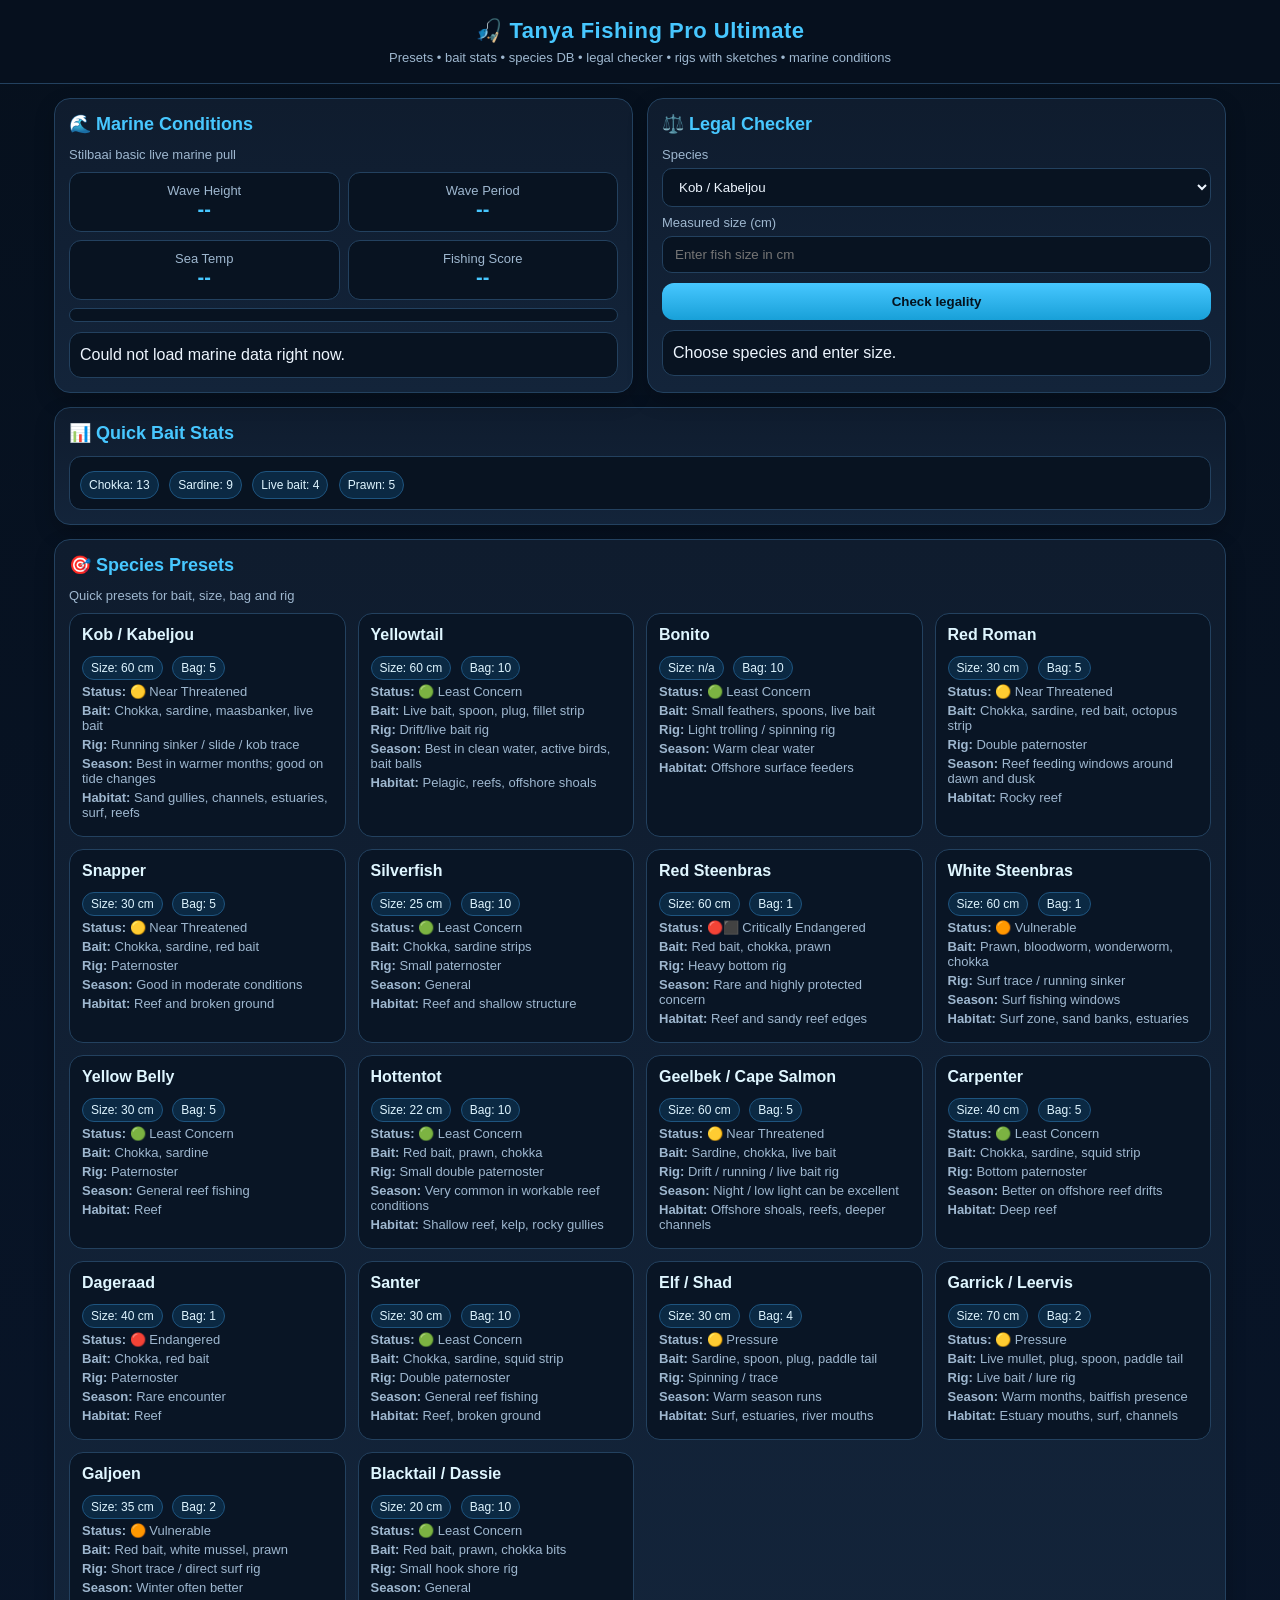
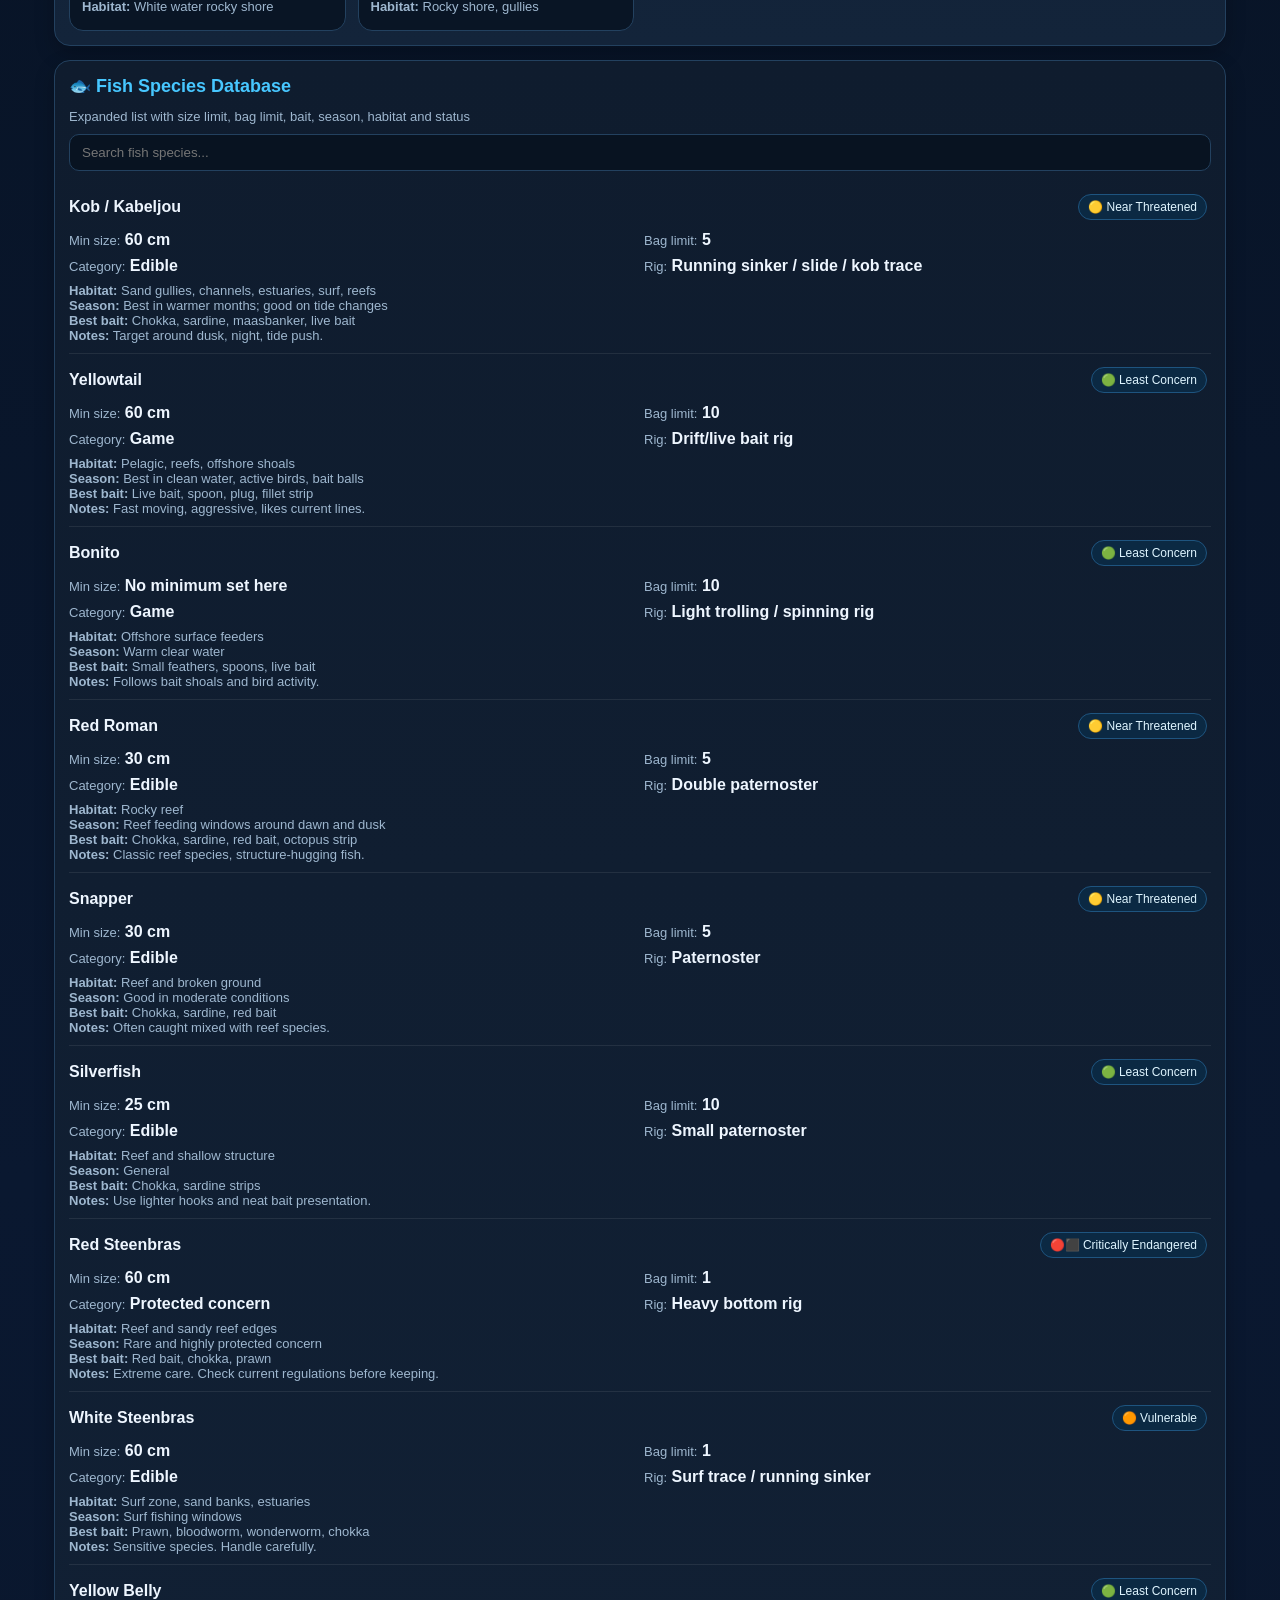
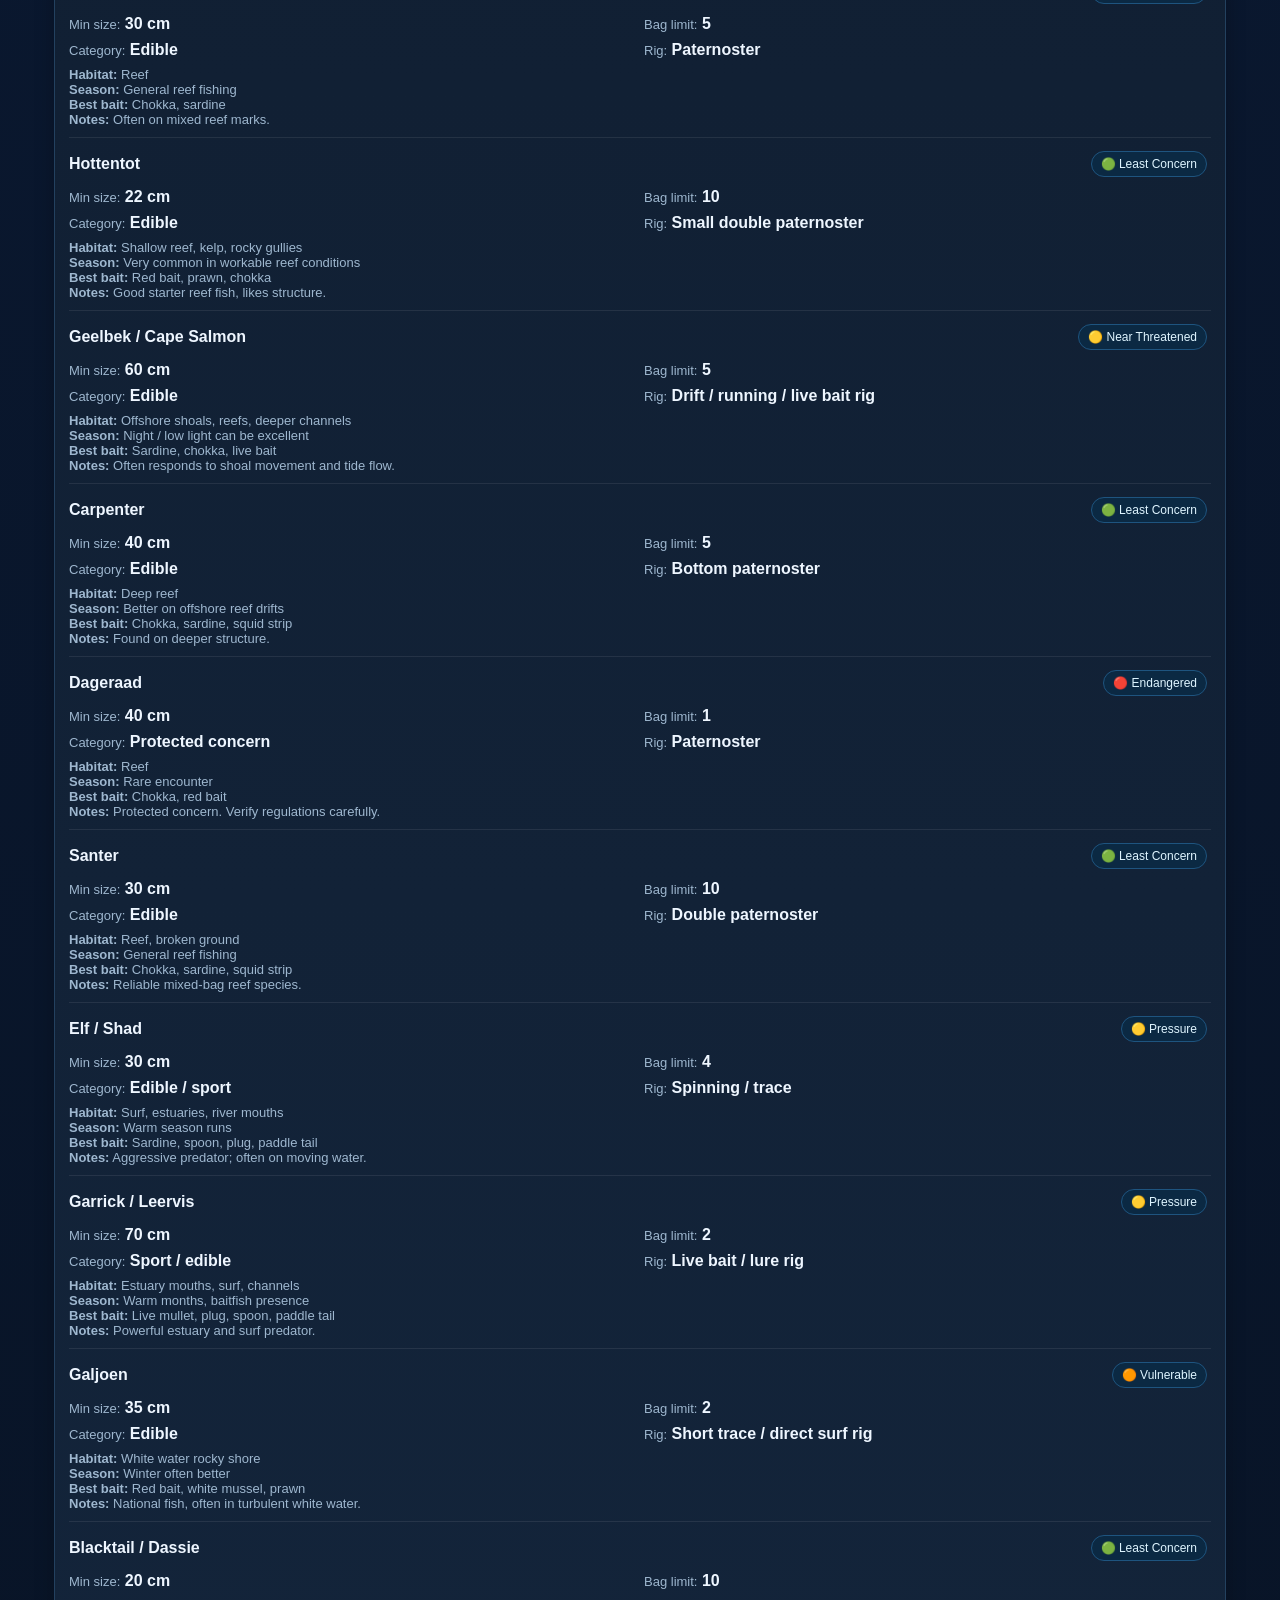
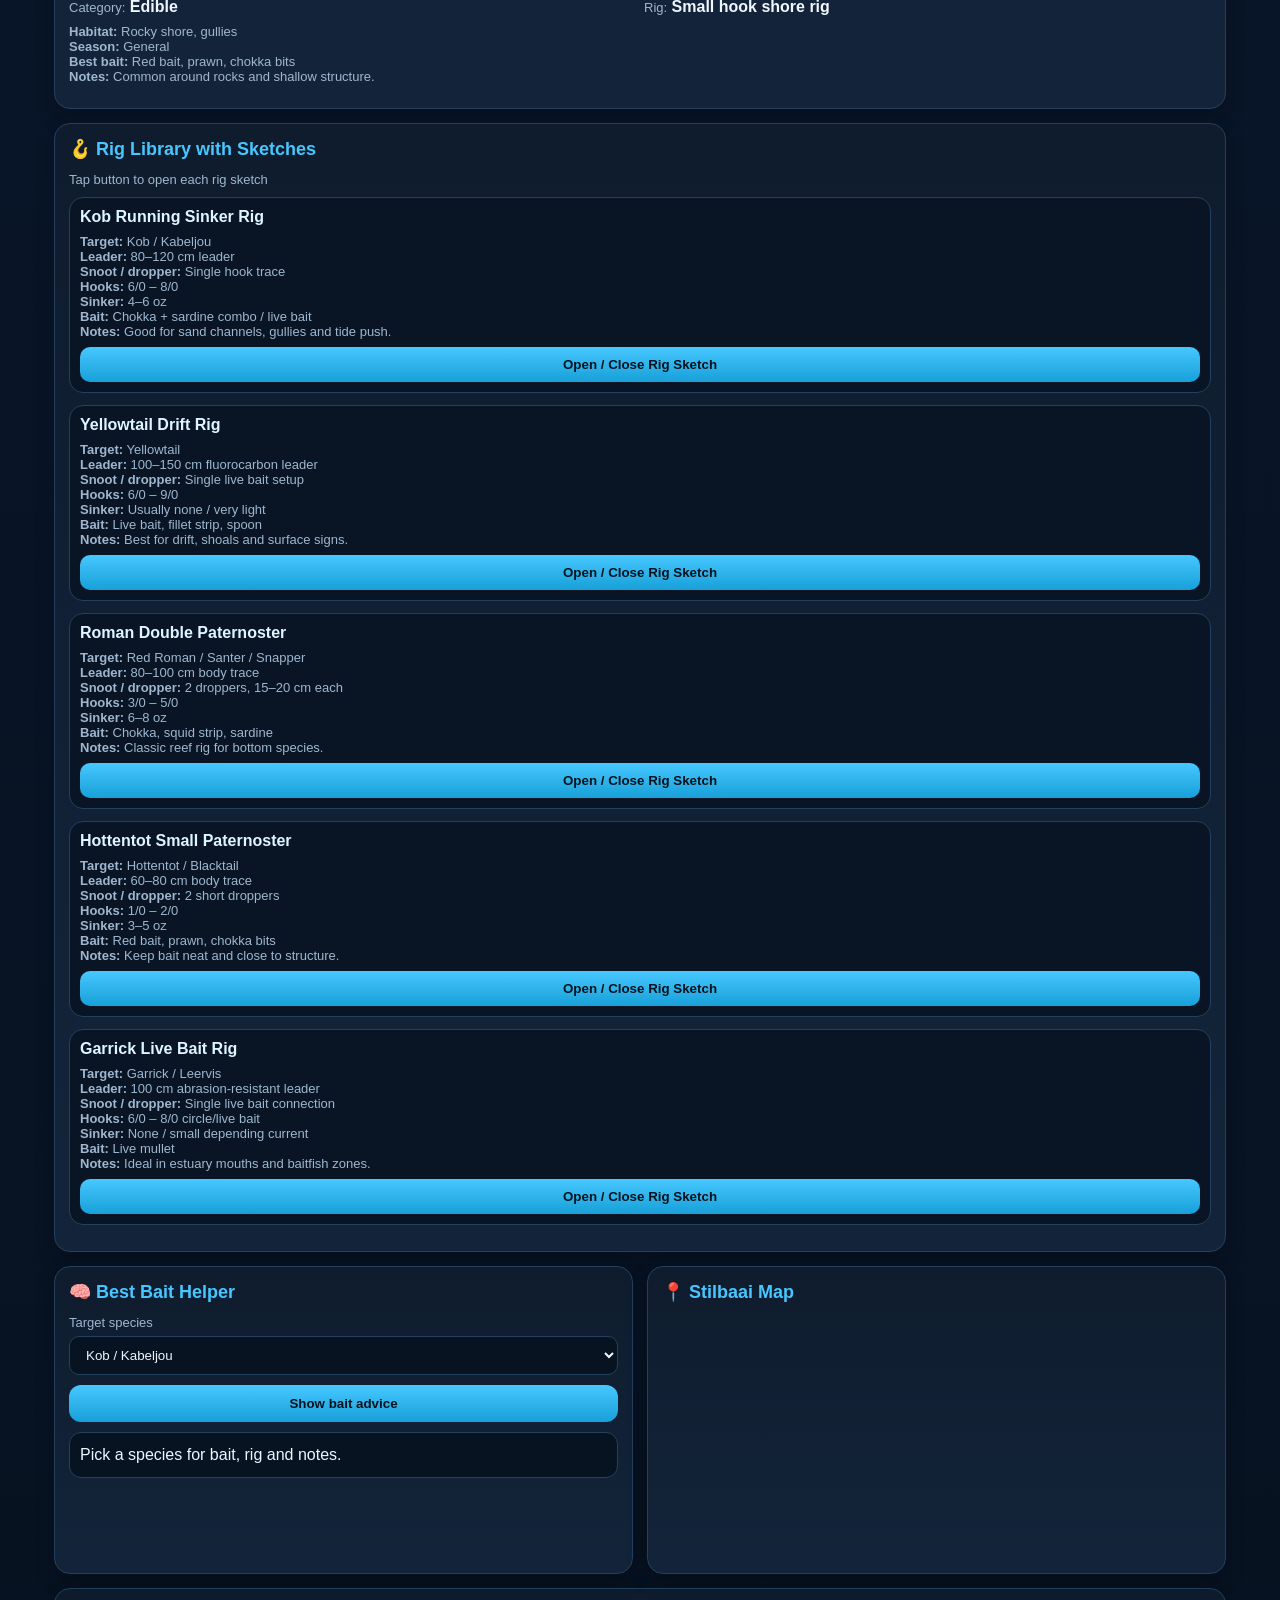
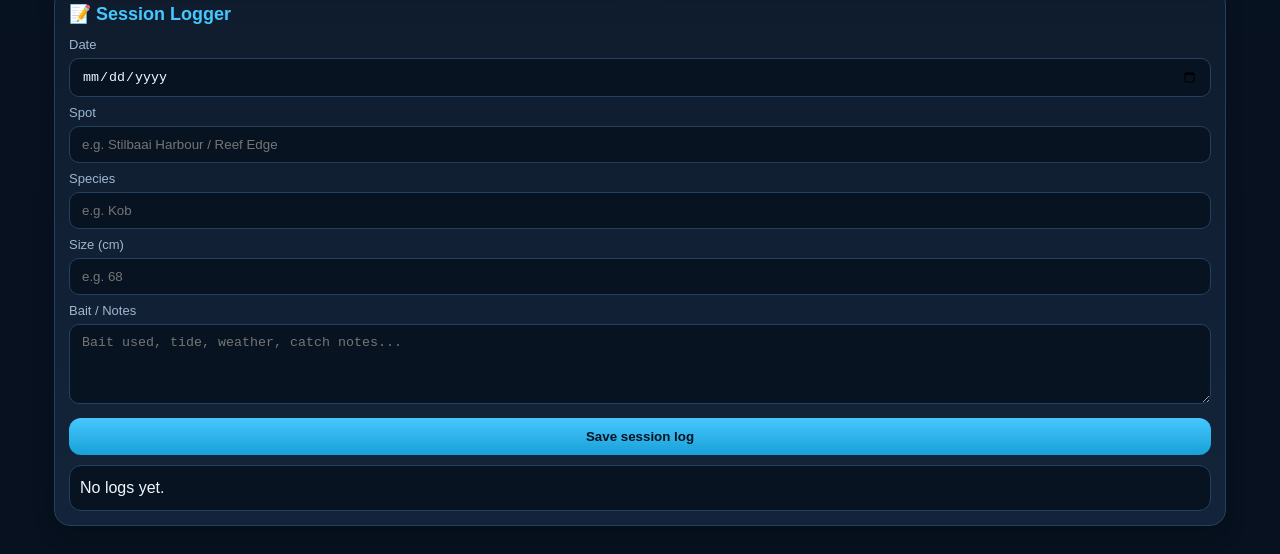
==== index.html @ 62edd732 "Update index.html" ====
<!DOCTYPE html>
<html lang="en">
<head>
  <meta charset="UTF-8" />
  <meta name="viewport" content="width=device-width, initial-scale=1.0" />
  <title>Tanya Fishing Pro Ultimate</title>

  <style>
    :root{
      --bg:#07111f;
      --panel:#0f1c2e;
      --panel2:#13243a;
      --line:#23415f;
      --text:#eef6ff;
      --muted:#9eb7cf;
      --accent:#47c7ff;
      --accent2:#18a0d8;
      --good:#2ecc71;
      --warn:#f1c40f;
      --bad:#ff5f6d;
    }

    *{box-sizing:border-box}

    body{
      margin:0;
      font-family:Arial, Helvetica, sans-serif;
      background:linear-gradient(180deg,#06101d,#0a1830 40%,#07111f);
      color:var(--text);
    }

    header{
      padding:18px 14px;
      text-align:center;
      background:rgba(7,17,31,.96);
      border-bottom:1px solid var(--line);
      position:sticky;
      top:0;
      z-index:20;
    }

    header h1{
      margin:0;
      font-size:22px;
      color:var(--accent);
      letter-spacing:.5px;
    }

    header p{
      margin:6px 0 0;
      color:var(--muted);
      font-size:13px;
    }

    .container{
      padding:14px;
      max-width:1200px;
      margin:0 auto;
    }

    .grid{
      display:grid;
      grid-template-columns:repeat(auto-fit,minmax(280px,1fr));
      gap:14px;
    }

    .card{
      background:linear-gradient(180deg,var(--panel),var(--panel2));
      border:1px solid var(--line);
      border-radius:16px;
      padding:14px;
      box-shadow:0 8px 20px rgba(0,0,0,.22);
      margin-bottom:14px;
    }

    .card h2{
      margin:0 0 12px;
      color:var(--accent);
      font-size:18px;
    }

    .sub{
      color:var(--muted);
      font-size:13px;
      margin-bottom:10px;
    }

    .pill{
      display:inline-block;
      padding:5px 9px;
      border-radius:999px;
      background:#0b2943;
      border:1px solid #1e547f;
      margin:3px 4px 3px 0;
      font-size:12px;
      color:#dff5ff;
    }

    .stat-badge{
      display:inline-block;
      padding:4px 8px;
      border-radius:999px;
      background:#0b2943;
      border:1px solid #1e547f;
      font-size:12px;
      margin:4px 6px 0 0;
      color:#dff5ff;
    }

    label{
      display:block;
      margin:8px 0 6px;
      font-size:13px;
      color:var(--muted);
    }

    input, select, textarea{
      width:100%;
      padding:10px 12px;
      border-radius:10px;
      border:1px solid var(--line);
      background:#081321;
      color:var(--text);
      outline:none;
    }

    textarea{
      min-height:80px;
      resize:vertical;
    }

    button{
      margin-top:10px;
      width:100%;
      padding:11px 12px;
      border:none;
      border-radius:12px;
      background:linear-gradient(180deg,var(--accent),var(--accent2));
      color:#04131f;
      font-weight:700;
      cursor:pointer;
    }

    button:hover{
      filter:brightness(1.05);
    }

    .toggle-btn{
      margin-top:8px;
      width:100%;
      padding:10px;
      border:none;
      border-radius:10px;
      background:linear-gradient(180deg,var(--accent),var(--accent2));
      color:#04131f;
      font-weight:700;
      cursor:pointer;
    }

    .result{
      margin-top:10px;
      padding:10px;
      border-radius:12px;
      background:#081321;
      border:1px solid var(--line);
      line-height:1.5;
    }

    .fish-item, .log-item{
      border-bottom:1px solid rgba(255,255,255,.08);
      padding:10px 0;
    }

    .fish-item:last-child, .log-item:last-child{
      border-bottom:none;
    }

    .fish-top{
      display:flex;
      justify-content:space-between;
      gap:10px;
      flex-wrap:wrap;
      align-items:center;
    }

    .fish-name{
      font-size:16px;
      font-weight:700;
    }

    .muted{
      color:var(--muted);
      font-size:13px;
    }

    .good{
      color:var(--good);
      font-weight:700;
    }

    .warn{
      color:var(--warn);
      font-weight:700;
    }

    .bad{
      color:var(--bad);
      font-weight:700;
    }

    .small-grid{
      display:grid;
      grid-template-columns:1fr 1fr;
      gap:8px;
      margin-top:8px;
    }

    .metric{
      background:#081321;
      border:1px solid var(--line);
      border-radius:12px;
      padding:10px;
      text-align:center;
    }

    .metric .big{
      font-size:20px;
      font-weight:700;
      color:var(--accent);
    }

    .search-row{
      display:grid;
      grid-template-columns:1fr;
      gap:10px;
      margin-bottom:10px;
    }

    .rig-card{
      border:1px solid var(--line);
      border-radius:14px;
      padding:10px;
      margin-bottom:12px;
      background:#091525;
    }

    .rig-title{
      font-size:16px;
      font-weight:700;
      color:#dff6ff;
      margin-bottom:8px;
    }

    .rig-svg-wrap{
      width:100%;
      overflow:auto;
      background:#06101d;
      border:1px solid #18344e;
      border-radius:12px;
      padding:8px;
      margin:10px 0;
    }

    .rig-svg{
      width:100%;
      min-width:520px;
      height:180px;
      display:block;
    }

    .map-wrap iframe{
      width:100%;
      height:240px;
      border:0;
      border-radius:12px;
    }

    .score-bar{
      height:14px;
      width:100%;
      background:#081321;
      border:1px solid var(--line);
      border-radius:999px;
      overflow:hidden;
      margin-top:8px;
    }

    .score-fill{
      height:100%;
      width:0%;
      background:linear-gradient(90deg,#24d17e,#f1c40f,#ff6b6b);
      transition:width .3s ease;
    }

    .preset-grid{
      display:grid;
      grid-template-columns:repeat(auto-fit,minmax(240px,1fr));
      gap:12px;
    }

    .preset-card{
      background:#091525;
      border:1px solid var(--line);
      border-radius:14px;
      padding:12px;
    }

    .preset-title{
      font-size:16px;
      font-weight:700;
      color:#dff6ff;
      margin-bottom:8px;
    }

    .preset-row{
      margin:4px 0;
      color:var(--muted);
      font-size:13px;
    }

    @media (max-width:700px){
      .small-grid{
        grid-template-columns:1fr;
      }
    }
  </style>
</head>
<body>
  <header>
    <h1>🎣 Tanya Fishing Pro Ultimate</h1>
    <p>Presets • bait stats • species DB • legal checker • rigs with sketches • marine conditions</p>
  </header>

  <div class="container">

    <div class="grid">
      <div class="card">
        <h2>🌊 Marine Conditions</h2>
        <div class="sub">Stilbaai basic live marine pull</div>
        <div class="small-grid">
          <div class="metric">
            <div class="muted">Wave Height</div>
            <div class="big" id="waveHeight">--</div>
          </div>
          <div class="metric">
            <div class="muted">Wave Period</div>
            <div class="big" id="wavePeriod">--</div>
          </div>
          <div class="metric">
            <div class="muted">Sea Temp</div>
            <div class="big" id="seaTemp">--</div>
          </div>
          <div class="metric">
            <div class="muted">Fishing Score</div>
            <div class="big" id="fishingScore">--</div>
          </div>
        </div>
        <div class="score-bar"><div class="score-fill" id="scoreFill"></div></div>
        <div class="result" id="conditionsText">Loading marine conditions...</div>
      </div>

      <div class="card">
        <h2>⚖️ Legal Checker</h2>
        <label for="speciesSelect">Species</label>
        <select id="speciesSelect"></select>

        <label for="fishSize">Measured size (cm)</label>
        <input type="number" id="fishSize" placeholder="Enter fish size in cm" />

        <button onclick="checkLegal()">Check legality</button>
        <div class="result" id="legalResult">Choose species and enter size.</div>
      </div>
    </div>

    <div class="card">
      <h2>📊 Quick Bait Stats</h2>
      <div id="baitStats" class="result"></div>
    </div>

    <div class="card">
      <h2>🎯 Species Presets</h2>
      <div class="sub">Quick presets for bait, size, bag and rig</div>
      <div id="presetList" class="preset-grid"></div>
    </div>

    <div class="card">
      <h2>🐟 Fish Species Database</h2>
      <div class="sub">Expanded list with size limit, bag limit, bait, season, habitat and status</div>

      <div class="search-row">
        <input type="text" id="fishSearch" placeholder="Search fish species..." oninput="renderFishDB()" />
      </div>

      <div id="fishList"></div>
    </div>

    <div class="card">
      <h2>🪝 Rig Library with Sketches</h2>
      <div class="sub">Tap button to open each rig sketch</div>
      <div id="rigList"></div>
    </div>

    <div class="grid">
      <div class="card">
        <h2>🧠 Best Bait Helper</h2>
        <label for="baitSpecies">Target species</label>
        <select id="baitSpecies"></select>
        <button onclick="showBaitAdvice()">Show bait advice</button>
        <div class="result" id="baitAdvice">Pick a species for bait, rig and notes.</div>
      </div>

      <div class="card">
        <h2>📍 Stilbaai Map</h2>
        <div class="map-wrap">
          <iframe src="https://maps.google.com/maps?q=Stilbaai&t=&z=12&ie=UTF8&iwloc=&output=embed"></iframe>
        </div>
      </div>
    </div>

    <div class="card">
      <h2>📝 Session Logger</h2>

      <label>Date</label>
      <input type="date" id="logDate" />

      <label>Spot</label>
      <input type="text" id="logSpot" placeholder="e.g. Stilbaai Harbour / Reef Edge" />

      <label>Species</label>
      <input type="text" id="logSpecies" placeholder="e.g. Kob" />

      <label>Size (cm)</label>
      <input type="number" id="logSize" placeholder="e.g. 68" />

      <label>Bait / Notes</label>
      <textarea id="logNotes" placeholder="Bait used, tide, weather, catch notes..."></textarea>

      <button onclick="saveLog()">Save session log</button>
      <div class="result" id="logList">No logs yet.</div>
    </div>
  </div>

  <script>
    const fishDB = [
      {
        name:"Kob / Kabeljou",
        key:"kob",
        min:60,
        bag:5,
        status:"🟡 Near Threatened",
        habitat:"Sand gullies, channels, estuaries, surf, reefs",
        season:"Best in warmer months; good on tide changes",
        bait:"Chokka, sardine, maasbanker, live bait",
        rig:"Running sinker / slide / kob trace",
        notes:"Target around dusk, night, tide push.",
        category:"Edible"
      },
      {
        name:"Yellowtail",
        key:"yellowtail",
        min:60,
        bag:10,
        status:"🟢 Least Concern",
        habitat:"Pelagic, reefs, offshore shoals",
        season:"Best in clean water, active birds, bait balls",
        bait:"Live bait, spoon, plug, fillet strip",
        rig:"Drift/live bait rig",
        notes:"Fast moving, aggressive, likes current lines.",
        category:"Game"
      },
      {
        name:"Bonito",
        key:"bonito",
        min:0,
        bag:10,
        status:"🟢 Least Concern",
        habitat:"Offshore surface feeders",
        season:"Warm clear water",
        bait:"Small feathers, spoons, live bait",
        rig:"Light trolling / spinning rig",
        notes:"Follows bait shoals and bird activity.",
        category:"Game"
      },
      {
        name:"Red Roman",
        key:"redroman",
        min:30,
        bag:5,
        status:"🟡 Near Threatened",
        habitat:"Rocky reef",
        season:"Reef feeding windows around dawn and dusk",
        bait:"Chokka, sardine, red bait, octopus strip",
        rig:"Double paternoster",
        notes:"Classic reef species, structure-hugging fish.",
        category:"Edible"
      },
      {
        name:"Snapper",
        key:"snapper",
        min:30,
        bag:5,
        status:"🟡 Near Threatened",
        habitat:"Reef and broken ground",
        season:"Good in moderate conditions",
        bait:"Chokka, sardine, red bait",
        rig:"Paternoster",
        notes:"Often caught mixed with reef species.",
        category:"Edible"
      },
      {
        name:"Silverfish",
        key:"silverfish",
        min:25,
        bag:10,
        status:"🟢 Least Concern",
        habitat:"Reef and shallow structure",
        season:"General",
        bait:"Chokka, sardine strips",
        rig:"Small paternoster",
        notes:"Use lighter hooks and neat bait presentation.",
        category:"Edible"
      },
      {
        name:"Red Steenbras",
        key:"redsteenbras",
        min:60,
        bag:1,
        status:"🔴⬛ Critically Endangered",
        habitat:"Reef and sandy reef edges",
        season:"Rare and highly protected concern",
        bait:"Red bait, chokka, prawn",
        rig:"Heavy bottom rig",
        notes:"Extreme care. Check current regulations before keeping.",
        category:"Protected concern"
      },
      {
        name:"White Steenbras",
        key:"whitesteenbras",
        min:60,
        bag:1,
        status:"🟠 Vulnerable",
        habitat:"Surf zone, sand banks, estuaries",
        season:"Surf fishing windows",
        bait:"Prawn, bloodworm, wonderworm, chokka",
        rig:"Surf trace / running sinker",
        notes:"Sensitive species. Handle carefully.",
        category:"Edible"
      },
      {
        name:"Yellow Belly",
        key:"yellowbelly",
        min:30,
        bag:5,
        status:"🟢 Least Concern",
        habitat:"Reef",
        season:"General reef fishing",
        bait:"Chokka, sardine",
        rig:"Paternoster",
        notes:"Often on mixed reef marks.",
        category:"Edible"
      },
      {
        name:"Hottentot",
        key:"hottentot",
        min:22,
        bag:10,
        status:"🟢 Least Concern",
        habitat:"Shallow reef, kelp, rocky gullies",
        season:"Very common in workable reef conditions",
        bait:"Red bait, prawn, chokka",
        rig:"Small double paternoster",
        notes:"Good starter reef fish, likes structure.",
        category:"Edible"
      },
      {
        name:"Geelbek / Cape Salmon",
        key:"geelbek",
        min:60,
        bag:5,
        status:"🟡 Near Threatened",
        habitat:"Offshore shoals, reefs, deeper channels",
        season:"Night / low light can be excellent",
        bait:"Sardine, chokka, live bait",
        rig:"Drift / running / live bait rig",
        notes:"Often responds to shoal movement and tide flow.",
        category:"Edible"
      },
      {
        name:"Carpenter",
        key:"carpenter",
        min:40,
        bag:5,
        status:"🟢 Least Concern",
        habitat:"Deep reef",
        season:"Better on offshore reef drifts",
        bait:"Chokka, sardine, squid strip",
        rig:"Bottom paternoster",
        notes:"Found on deeper structure.",
        category:"Edible"
      },
      {
        name:"Dageraad",
        key:"dageraad",
        min:40,
        bag:1,
        status:"🔴 Endangered",
        habitat:"Reef",
        season:"Rare encounter",
        bait:"Chokka, red bait",
        rig:"Paternoster",
        notes:"Protected concern. Verify regulations carefully.",
        category:"Protected concern"
      },
      {
        name:"Santer",
        key:"santer",
        min:30,
        bag:10,
        status:"🟢 Least Concern",
        habitat:"Reef, broken ground",
        season:"General reef fishing",
        bait:"Chokka, sardine, squid strip",
        rig:"Double paternoster",
        notes:"Reliable mixed-bag reef species.",
        category:"Edible"
      },
      {
        name:"Elf / Shad",
        key:"shad",
        min:30,
        bag:4,
        status:"🟡 Pressure",
        habitat:"Surf, estuaries, river mouths",
        season:"Warm season runs",
        bait:"Sardine, spoon, plug, paddle tail",
        rig:"Spinning / trace",
        notes:"Aggressive predator; often on moving water.",
        category:"Edible / sport"
      },
      {
        name:"Garrick / Leervis",
        key:"garrick",
        min:70,
        bag:2,
        status:"🟡 Pressure",
        habitat:"Estuary mouths, surf, channels",
        season:"Warm months, baitfish presence",
        bait:"Live mullet, plug, spoon, paddle tail",
        rig:"Live bait / lure rig",
        notes:"Powerful estuary and surf predator.",
        category:"Sport / edible"
      },
      {
        name:"Galjoen",
        key:"galjoen",
        min:35,
        bag:2,
        status:"🟠 Vulnerable",
        habitat:"White water rocky shore",
        season:"Winter often better",
        bait:"Red bait, white mussel, prawn",
        rig:"Short trace / direct surf rig",
        notes:"National fish, often in turbulent white water.",
        category:"Edible"
      },
      {
        name:"Blacktail / Dassie",
        key:"blacktail",
        min:20,
        bag:10,
        status:"🟢 Least Concern",
        habitat:"Rocky shore, gullies",
        season:"General",
        bait:"Red bait, prawn, chokka bits",
        rig:"Small hook shore rig",
        notes:"Common around rocks and shallow structure.",
        category:"Edible"
      }
    ];

    const rigs = [
      {
        id:"kobrig",
        name:"Kob Running Sinker Rig",
        species:"Kob / Kabeljou",
        leader:"80–120 cm leader",
        snoot:"Single hook trace",
        hooks:"6/0 – 8/0",
        sinker:"4–6 oz",
        bait:"Chokka + sardine combo / live bait",
        notes:"Good for sand channels, gullies and tide push."
      },
      {
        id:"yellowtailrig",
        name:"Yellowtail Drift Rig",
        species:"Yellowtail",
        leader:"100–150 cm fluorocarbon leader",
        snoot:"Single live bait setup",
        hooks:"6/0 – 9/0",
        sinker:"Usually none / very light",
        bait:"Live bait, fillet strip, spoon",
        notes:"Best for drift, shoals and surface signs."
      },
      {
        id:"romanrig",
        name:"Roman Double Paternoster",
        species:"Red Roman / Santer / Snapper",
        leader:"80–100 cm body trace",
        snoot:"2 droppers, 15–20 cm each",
        hooks:"3/0 – 5/0",
        sinker:"6–8 oz",
        bait:"Chokka, squid strip, sardine",
        notes:"Classic reef rig for bottom species."
      },
      {
        id:"hottentotrig",
        name:"Hottentot Small Paternoster",
        species:"Hottentot / Blacktail",
        leader:"60–80 cm body trace",
        snoot:"2 short droppers",
        hooks:"1/0 – 2/0",
        sinker:"3–5 oz",
        bait:"Red bait, prawn, chokka bits",
        notes:"Keep bait neat and close to structure."
      },
      {
        id:"garrickrig",
        name:"Garrick Live Bait Rig",
        species:"Garrick / Leervis",
        leader:"100 cm abrasion-resistant leader",
        snoot:"Single live bait connection",
        hooks:"6/0 – 8/0 circle/live bait",
        sinker:"None / small depending current",
        bait:"Live mullet",
        notes:"Ideal in estuary mouths and baitfish zones."
      }
    ];

    let logs = [];

    function fillSelectors() {
      const speciesSelect = document.getElementById("speciesSelect");
      const baitSpecies = document.getElementById("baitSpecies");

      speciesSelect.innerHTML = fishDB.map(f => `<option value="${f.key}">${f.name}</option>`).join("");
      baitSpecies.innerHTML = fishDB.map(f => `<option value="${f.key}">${f.name}</option>`).join("");
    }

    function renderFishDB() {
      const q = document.getElementById("fishSearch").value.trim().toLowerCase();
      const list = document.getElementById("fishList");

      const filtered = fishDB.filter(f =>
        f.name.toLowerCase().includes(q) ||
        f.habitat.toLowerCase().includes(q) ||
        f.bait.toLowerCase().includes(q) ||
        f.rig.toLowerCase().includes(q)
      );

      if (!filtered.length) {
        list.innerHTML = `<div class="result">No species found.</div>`;
        return;
      }

      list.innerHTML = filtered.map(f => `
        <div class="fish-item">
          <div class="fish-top">
            <div class="fish-name">${f.name}</div>
            <div class="pill">${f.status}</div>
          </div>
          <div class="small-grid">
            <div><span class="muted">Min size:</span> <strong>${f.min ? f.min + " cm" : "No minimum set here"}</strong></div>
            <div><span class="muted">Bag limit:</span> <strong>${f.bag}</strong></div>
            <div><span class="muted">Category:</span> <strong>${f.category}</strong></div>
            <div><span class="muted">Rig:</span> <strong>${f.rig}</strong></div>
          </div>
          <div class="muted" style="margin-top:8px;"><strong>Habitat:</strong> ${f.habitat}</div>
          <div class="muted"><strong>Season:</strong> ${f.season}</div>
          <div class="muted"><strong>Best bait:</strong> ${f.bait}</div>
          <div class="muted"><strong>Notes:</strong> ${f.notes}</div>
        </div>
      `).join("");
    }

    function renderPresets() {
      const presetList = document.getElementById("presetList");

      presetList.innerHTML = fishDB.map(f => `
        <div class="preset-card">
          <div class="preset-title">${f.name}</div>
          <div class="preset-row">
            <span class="stat-badge">Size: ${f.min ? f.min + " cm" : "n/a"}</span>
            <span class="stat-badge">Bag: ${f.bag}</span>
          </div>
          <div class="preset-row"><strong>Status:</strong> ${f.status}</div>
          <div class="preset-row"><strong>Bait:</strong> ${f.bait}</div>
          <div class="preset-row"><strong>Rig:</strong> ${f.rig}</div>
          <div class="preset-row"><strong>Season:</strong> ${f.season}</div>
          <div class="preset-row"><strong>Habitat:</strong> ${f.habitat}</div>
        </div>
      `).join("");
    }

    function renderBaitStats() {
      const baitStats = document.getElementById("baitStats");

      const chokkaCount = fishDB.filter(f => f.bait.toLowerCase().includes("chokka")).length;
      const sardineCount = fishDB.filter(f => f.bait.toLowerCase().includes("sardine")).length;
      const liveBaitCount = fishDB.filter(f => f.bait.toLowerCase().includes("live bait")).length;
      const prawnCount = fishDB.filter(f => f.bait.toLowerCase().includes("prawn")).length;

      baitStats.innerHTML = `
        <span class="stat-badge">Chokka: ${chokkaCount}</span>
        <span class="stat-badge">Sardine: ${sardineCount}</span>
        <span class="stat-badge">Live bait: ${liveBaitCount}</span>
        <span class="stat-badge">Prawn: ${prawnCount}</span>
      `;
    }

    function checkLegal() {
      const key = document.getElementById("speciesSelect").value;
      const size = Number(document.getElementById("fishSize").value);
      const result = document.getElementById("legalResult");
      const fish = fishDB.find(f => f.key === key);

      if (!fish) {
        result.innerHTML = "Species not found.";
        return;
      }

      if (!size) {
        result.innerHTML = "Please enter measured size.";
        return;
      }

      const verdict = size >= fish.min;
      const cls = verdict ? "good" : "bad";
      const text = verdict ? "✅ Legal size" : "❌ Undersize";

      result.innerHTML = `
        <div class="${cls}">${text}</div>
        <div><strong>Species:</strong> ${fish.name}</div>
        <div><strong>Your size:</strong> ${size} cm</div>
        <div><strong>Minimum:</strong> ${fish.min} cm</div>
        <div><strong>Bag limit:</strong> ${fish.bag}</div>
        <div><strong>Status:</strong> ${fish.status}</div>
        <div class="muted" style="margin-top:8px;">Always verify current local regulations before keeping fish.</div>
      `;
    }

    function sketchSVG(type) {
      if (type.includes("Kob")) {
        return `
          <div class="rig-svg-wrap">
            <svg viewBox="0 0 600 180" class="rig-svg" xmlns="http://www.w3.org/2000/svg">
              <rect width="600" height="180" fill="#06101d"/>
              <line x1="70" y1="20" x2="70" y2="150" stroke="#7ee7ff" stroke-width="3"/>
              <line x1="70" y1="150" x2="530" y2="150" stroke="#476d91" stroke-width="3"/>
              <line x1="70" y1="70" x2="230" y2="70" stroke="#ffffff" stroke-width="2"/>
              <path d="M230 70 q20 10 0 20" fill="none" stroke="#ffffff" stroke-width="2"/>
              <line x1="70" y1="120" x2="150" y2="120" stroke="#7ee7ff" stroke-width="2"/>
              <polygon points="70,150 55,170 85,170" fill="#f1c40f"/>
              <text x="85" y="35" fill="#9edbff" font-size="14">Main line</text>
              <text x="235" y="68" fill="#9edbff" font-size="14">6/0–8/0 hook</text>
              <text x="92" y="116" fill="#9edbff" font-size="14">Sinker boom</text>
              <text x="94" y="168" fill="#9edbff" font-size="14">4–6 oz sinker</text>
              <text x="250" y="110" fill="#dff6ff" font-size="16">Kob running sinker rig</text>
            </svg>
          </div>
        `;
      }

      if (type.includes("Yellowtail")) {
        return `
          <div class="rig-svg-wrap">
            <svg viewBox="0 0 600 180" class="rig-svg" xmlns="http://www.w3.org/2000/svg">
              <rect width="600" height="180" fill="#06101d"/>
              <line x1="60" y1="30" x2="300" y2="90" stroke="#7ee7ff" stroke-width="3"/>
              <line x1="300" y1="90" x2="500" y2="90" stroke="#ffffff" stroke-width="2"/>
              <circle cx="300" cy="90" r="5" fill="#f1c40f"/>
              <path d="M500 90 q18 10 0 22" fill="none" stroke="#ffffff" stroke-width="2"/>
              <ellipse cx="410" cy="90" rx="40" ry="15" fill="none" stroke="#3fe0aa" stroke-width="2"/>
              <polygon points="450,90 470,78 470,102" fill="none" stroke="#3fe0aa" stroke-width="2"/>
              <text x="65" y="25" fill="#9edbff" font-size="14">Main line</text>
              <text x="315" y="80" fill="#9edbff" font-size="14">Swivel</text>
              <text x="360" y="68" fill="#9edbff" font-size="14">Live bait</text>
              <text x="505" y="90" fill="#9edbff" font-size="14">Hook</text>
              <text x="220" y="145" fill="#dff6ff" font-size="16">Yellowtail drift/live bait rig</text>
            </svg>
          </div>
        `;
      }

      if (type.includes("Roman")) {
        return `
          <div class="rig-svg-wrap">
            <svg viewBox="0 0 600 180" class="rig-svg" xmlns="http://www.w3.org/2000/svg">
              <rect width="600" height="180" fill="#06101d"/>
              <line x1="100" y1="20" x2="100" y2="145" stroke="#7ee7ff" stroke-width="3"/>
              <line x1="100" y1="60" x2="230" y2="60" stroke="#ffffff" stroke-width="2"/>
              <path d="M230 60 q16 10 0 18" fill="none" stroke="#ffffff" stroke-width="2"/>
              <line x1="100" y1="100" x2="230" y2="100" stroke="#ffffff" stroke-width="2"/>
              <path d="M230 100 q16 10 0 18" fill="none" stroke="#ffffff" stroke-width="2"/>
              <polygon points="100,145 82,168 118,168" fill="#f1c40f"/>
              <text x="120" y="30" fill="#9edbff" font-size="14">Main body trace</text>
              <text x="240" y="60" fill="#9edbff" font-size="14">Hook 1</text>
              <text x="240" y="100" fill="#9edbff" font-size="14">Hook 2</text>
              <text x="122" y="167" fill="#9edbff" font-size="14">6–8 oz sinker</text>
              <text x="250" y="145" fill="#dff6ff" font-size="16">Roman double paternoster</text>
            </svg>
          </div>
        `;
      }

      if (type.includes("Hottentot")) {
        return `
          <div class="rig-svg-wrap">
            <svg viewBox="0 0 600 180" class="rig-svg" xmlns="http://www.w3.org/2000/svg">
              <rect width="600" height="180" fill="#06101d"/>
              <line x1="120" y1="20" x2="120" y2="145" stroke="#7ee7ff" stroke-width="3"/>
              <line x1="120" y1="70" x2="200" y2="70" stroke="#ffffff" stroke-width="2"/>
              <path d="M200 70 q12 8 0 14" fill="none" stroke="#ffffff" stroke-width="2"/>
              <line x1="120" y1="100" x2="200" y2="100" stroke="#ffffff" stroke-width="2"/>
              <path d="M200 100 q12 8 0 14" fill="none" stroke="#ffffff" stroke-width="2"/>
              <polygon points="120,145 105,165 135,165" fill="#f1c40f"/>
              <text x="215" y="72" fill="#9edbff" font-size="14">Small hook</text>
              <text x="215" y="102" fill="#9edbff" font-size="14">Small hook</text>
              <text x="155" y="165" fill="#9edbff" font-size="14">3–5 oz sinker</text>
              <text x="240" y="145" fill="#dff6ff" font-size="16">Hottentot paternoster</text>
            </svg>
          </div>
        `;
      }

      if (type.includes("Garrick")) {
        return `
          <div class="rig-svg-wrap">
            <svg viewBox="0 0 600 180" class="rig-svg" xmlns="http://www.w3.org/2000/svg">
              <rect width="600" height="180" fill="#06101d"/>
              <line x1="70" y1="30" x2="290" y2="90" stroke="#7ee7ff" stroke-width="3"/>
              <circle cx="290" cy="90" r="5" fill="#f1c40f"/>
              <line x1="290" y1="90" x2="510" y2="90" stroke="#ffffff" stroke-width="2"/>
              <ellipse cx="400" cy="90" rx="45" ry="16" fill="none" stroke="#3fe0aa" stroke-width="2"/>
              <polygon points="442,90 465,78 465,102" fill="none" stroke="#3fe0aa" stroke-width="2"/>
              <path d="M510 90 q18 10 0 20" fill="none" stroke="#ffffff" stroke-width="2"/>
              <text x="78" y="25" fill="#9edbff" font-size="14">Main line</text>
              <text x="305" y="80" fill="#9edbff" font-size="14">Swivel</text>
              <text x="372" y="68" fill="#9edbff" font-size="14">Live mullet</text>
              <text x="515" y="92" fill="#9edbff" font-size="14">Hook</text>
              <text x="255" y="145" fill="#dff6ff" font-size="16">Garrick live bait rig</text>
            </svg>
          </div>
        `;
      }

      return `
        <div class="rig-svg-wrap">
          <svg viewBox="0 0 600 180" class="rig-svg" xmlns="http://www.w3.org/2000/svg">
            <rect width="600" height="180" fill="#06101d"/>
            <line x1="90" y1="25" x2="90" y2="145" stroke="#7ee7ff" stroke-width="3"/>
            <line x1="90" y1="80" x2="240" y2="80" stroke="#ffffff" stroke-width="2"/>
            <path d="M240 80 q14 9 0 16" fill="none" stroke="#ffffff" stroke-width="2"/>
            <polygon points="90,145 75,165 105,165" fill="#f1c40f"/>
            <text x="110" y="25" fill="#9edbff" font-size="14">Main line</text>
            <text x="250" y="80" fill="#9edbff" font-size="14">Hook</text>
            <text x="112" y="165" fill="#9edbff" font-size="14">Sinker</text>
            <text x="230" y="145" fill="#dff6ff" font-size="16">General rig sketch</text>
          </svg>
        </div>
      `;
    }

    function toggleRig(id) {
      const el = document.getElementById(id);
      if (!el) return;
      el.style.display = el.style.display === "none" ? "block" : "none";
    }

    function renderRigs() {
      const rigList = document.getElementById("rigList");
      rigList.innerHTML = rigs.map(r => `
        <div class="rig-card">
          <div class="rig-title">${r.name}</div>
          <div class="muted"><strong>Target:</strong> ${r.species}</div>
          <div class="muted"><strong>Leader:</strong> ${r.leader}</div>
          <div class="muted"><strong>Snoot / dropper:</strong> ${r.snoot}</div>
          <div class="muted"><strong>Hooks:</strong> ${r.hooks}</div>
          <div class="muted"><strong>Sinker:</strong> ${r.sinker}</div>
          <div class="muted"><strong>Bait:</strong> ${r.bait}</div>
          <div class="muted"><strong>Notes:</strong> ${r.notes}</div>

          <button class="toggle-btn" onclick="toggleRig('${r.id}')">Open / Close Rig Sketch</button>
          <div id="${r.id}" style="display:none;">
            ${sketchSVG(r.name)}
          </div>
        </div>
      `).join("");
    }

    function showBaitAdvice() {
      const key = document.getElementById("baitSpecies").value;
      const fish = fishDB.find(f => f.key === key);
      const box = document.getElementById("baitAdvice");

      if (!fish) {
        box.innerHTML = "Species not found.";
        return;
      }

      box.innerHTML = `
        <div><strong>${fish.name}</strong></div>
        <div><strong>Best bait:</strong> ${fish.bait}</div>
        <div><strong>Suggested rig:</strong> ${fish.rig}</div>
        <div><strong>Habitat:</strong> ${fish.habitat}</div>
        <div><strong>Season / timing:</strong> ${fish.season}</div>
        <div class="muted" style="margin-top:8px;">Tip: match bait size to hook size and keep presentation neat.</div>
      `;
    }

    function saveLog() {
      const date = document.getElementById("logDate").value;
      const spot = document.getElementById("logSpot").value.trim();
      const species = document.getElementById("logSpecies").value.trim();
      const size = document.getElementById("logSize").value.trim();
      const notes = document.getElementById("logNotes").value.trim();

      if (!date || !spot || !species) {
        alert("Please fill in at least date, spot and species.");
        return;
      }

      logs.unshift({date, spot, species, size, notes});
      renderLogs();

      document.getElementById("logSpot").value = "";
      document.getElementById("logSpecies").value = "";
      document.getElementById("logSize").value = "";
      document.getElementById("logNotes").value = "";
    }

    function renderLogs() {
      const box = document.getElementById("logList");

      if (!logs.length) {
        box.innerHTML = "No logs yet.";
        return;
      }

      box.innerHTML = logs.map(l => `
        <div class="log-item">
          <div><strong>${l.date}</strong> — ${l.spot}</div>
          <div class="muted"><strong>Species:</strong> ${l.species}${l.size ? ` | <strong>Size:</strong> ${l.size} cm` : ""}</div>
          <div class="muted"><strong>Notes:</strong> ${l.notes || "-"}</div>
        </div>
      `).join("");
    }

    async function loadMarine() {
      const waveHeight = document.getElementById("waveHeight");
      const wavePeriod = document.getElementById("wavePeriod");
      const seaTemp = document.getElementById("seaTemp");
      const fishingScore = document.getElementById("fishingScore");
      const scoreFill = document.getElementById("scoreFill");
      const conditionsText = document.getElementById("conditionsText");

      try {
        const url = "https://marine-api.open-meteo.com/v1/marine?latitude=-34.37&longitude=21.42&current=wave_height,wave_period,sea_surface_temperature";
        const res = await fetch(url);
        const data = await res.json();

        const wh = data?.current?.wave_height ?? null;
        const wp = data?.current?.wave_period ?? null;
        const st = data?.current?.sea_surface_temperature ?? null;

        waveHeight.textContent = wh !== null ? wh + " m" : "--";
        wavePeriod.textContent = wp !== null ? wp + " s" : "--";
        seaTemp.textContent = st !== null ? st + "°C" : "--";

        let score = 50;
        if (wh !== null) {
          if (wh <= 1.2) score += 20;
          else if (wh <= 2) score += 10;
          else score -= 10;
        }
        if (wp !== null) {
          if (wp >= 8) score += 10;
          else score -= 5;
        }
        if (st !== null) {
          if (st >= 16 && st <= 22) score += 10;
        }

        score = Math.max(5, Math.min(95, score));

        fishingScore.textContent = score + "/100";
        scoreFill.style.width = score + "%";

        let mood = "Fair";
        if (score >= 75) mood = "Very good";
        else if (score >= 60) mood = "Good";
        else if (score < 45) mood = "Tough";

        conditionsText.innerHTML = `
          <strong>${mood} fishing conditions.</strong><br>
          Wave: ${wh !== null ? wh + " m" : "--"} |
          Period: ${wp !== null ? wp + " s" : "--"} |
          Temp: ${st !== null ? st + "°C" : "--"}<br>
          <span class="muted">Basic score only. Add wind, tide and moon later for better AI.</span>
        `;
      } catch (e) {
        conditionsText.innerHTML = "Could not load marine data right now.";
      }
    }

    fillSelectors();
    renderFishDB();
    renderPresets();
    renderBaitStats();
    renderRigs();
    renderLogs();
    loadMarine();
  </script>
</body>
        </html>
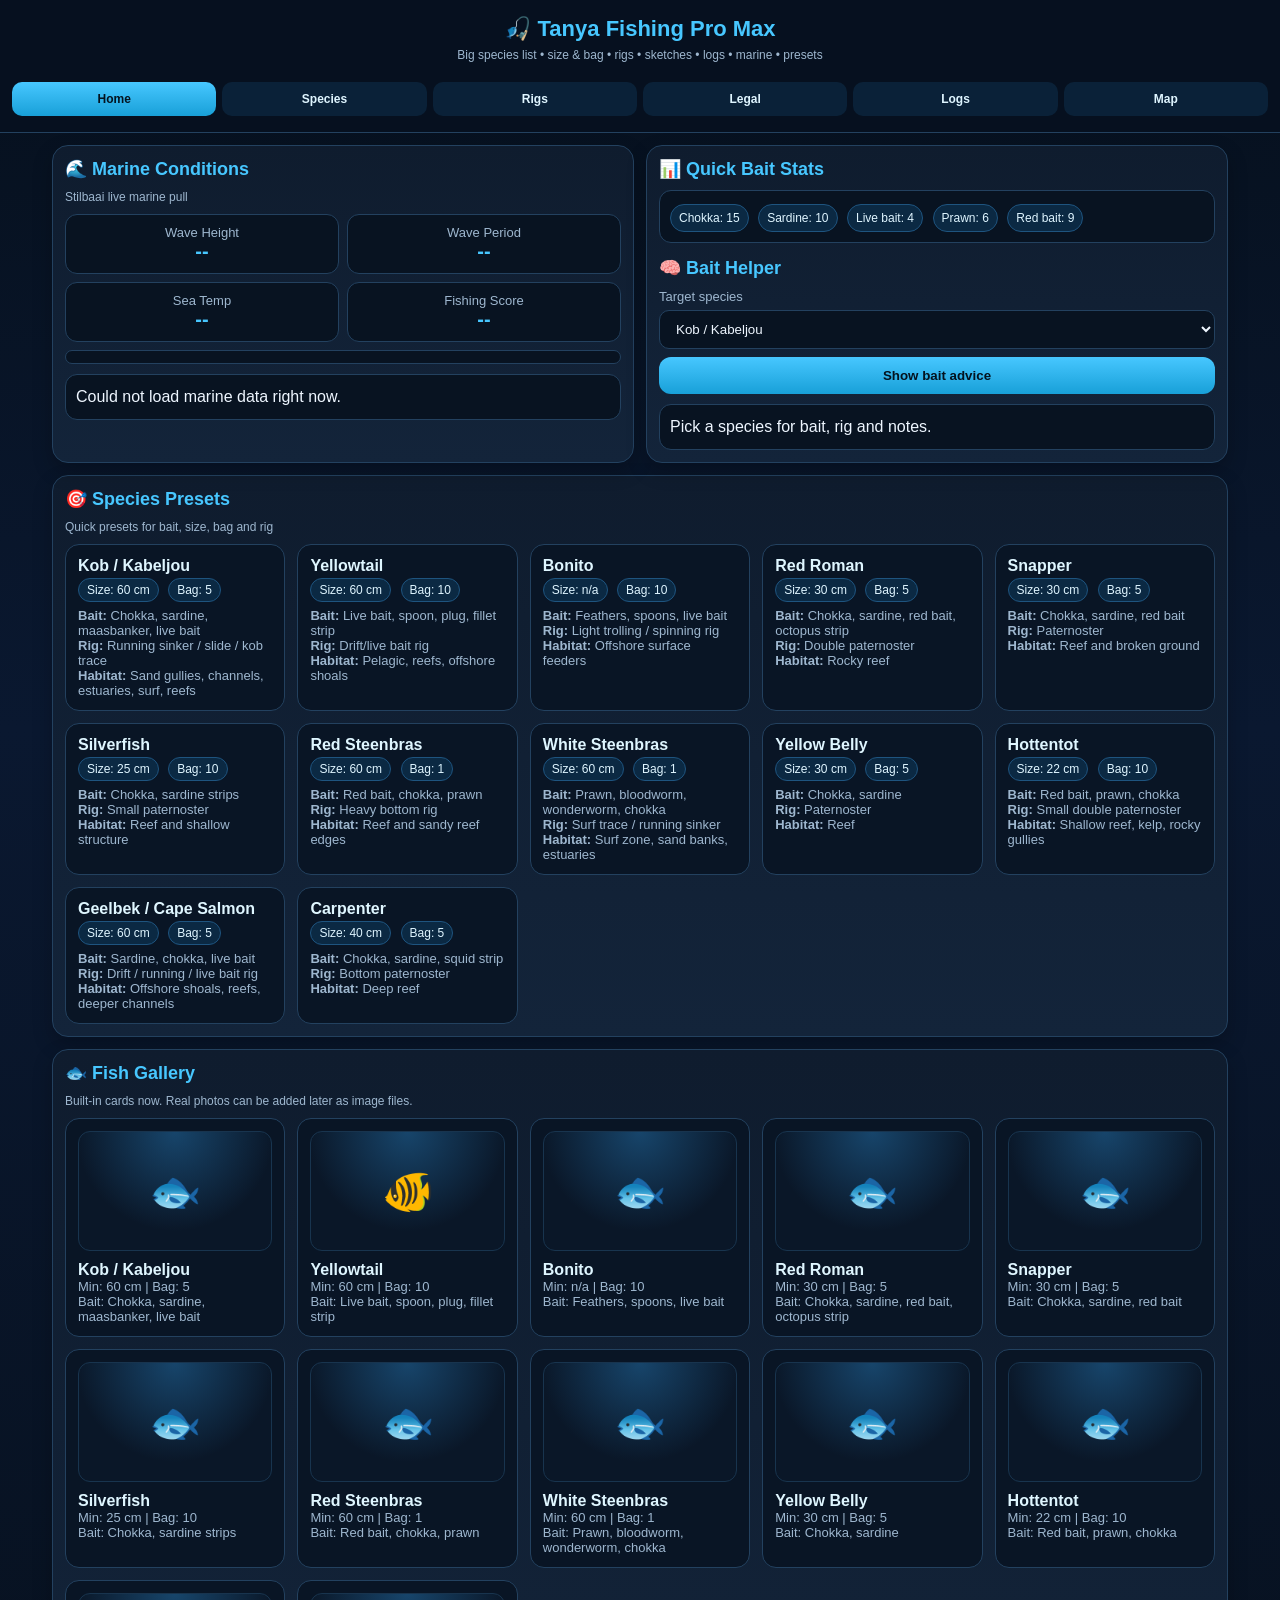
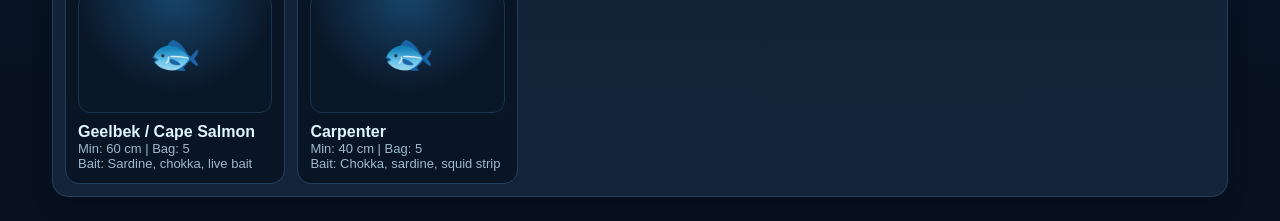
==== commit 8ad64d2b: "Update index.html" ====
--- a/index.html
+++ b/index.html
@@ -3,8 +3,7 @@
 <head>
   <meta charset="UTF-8" />
   <meta name="viewport" content="width=device-width, initial-scale=1.0" />
-  <title>Tanya Fishing Pro Ultimate</title>
-
+  <title>Tanya Fishing Pro Max</title>
   <style>
     :root{
       --bg:#07111f;
@@ -19,346 +18,199 @@
       --warn:#f1c40f;
       --bad:#ff5f6d;
     }
-
     *{box-sizing:border-box}
-
     body{
       margin:0;
-      font-family:Arial, Helvetica, sans-serif;
+      font-family:Arial,Helvetica,sans-serif;
       background:linear-gradient(180deg,#06101d,#0a1830 40%,#07111f);
       color:var(--text);
     }
-
     header{
-      padding:18px 14px;
+      padding:16px 12px;
       text-align:center;
-      background:rgba(7,17,31,.96);
+      background:rgba(7,17,31,.97);
       border-bottom:1px solid var(--line);
-      position:sticky;
-      top:0;
-      z-index:20;
-    }
-
-    header h1{
-      margin:0;
-      font-size:22px;
-      color:var(--accent);
-      letter-spacing:.5px;
-    }
-
-    header p{
-      margin:6px 0 0;
-      color:var(--muted);
-      font-size:13px;
-    }
-
-    .container{
-      padding:14px;
-      max-width:1200px;
-      margin:0 auto;
-    }
-
-    .grid{
+      position:sticky; top:0; z-index:50;
+    }
+    header h1{margin:0;color:var(--accent);font-size:22px}
+    header p{margin:6px 0 0;color:var(--muted);font-size:12px}
+    .tabs{
       display:grid;
-      grid-template-columns:repeat(auto-fit,minmax(280px,1fr));
-      gap:14px;
-    }
-
+      grid-template-columns:repeat(6,1fr);
+      gap:6px;
+      margin-top:12px;
+    }
+    .tab-btn{
+      padding:10px 6px;
+      border:none;
+      border-radius:10px;
+      background:#0a2138;
+      color:#dff5ff;
+      font-size:12px;
+      font-weight:700;
+    }
+    .tab-btn.active{
+      background:linear-gradient(180deg,var(--accent),var(--accent2));
+      color:#04131f;
+    }
+    .container{padding:12px;max-width:1200px;margin:0 auto}
+    .tab{display:none}
+    .tab.active{display:block}
     .card{
       background:linear-gradient(180deg,var(--panel),var(--panel2));
       border:1px solid var(--line);
       border-radius:16px;
-      padding:14px;
+      padding:12px;
+      margin-bottom:12px;
       box-shadow:0 8px 20px rgba(0,0,0,.22);
-      margin-bottom:14px;
-    }
-
-    .card h2{
-      margin:0 0 12px;
-      color:var(--accent);
-      font-size:18px;
-    }
-
-    .sub{
-      color:var(--muted);
-      font-size:13px;
-      margin-bottom:10px;
-    }
-
-    .pill{
-      display:inline-block;
-      padding:5px 9px;
-      border-radius:999px;
-      background:#0b2943;
-      border:1px solid #1e547f;
-      margin:3px 4px 3px 0;
-      font-size:12px;
-      color:#dff5ff;
-    }
-
-    .stat-badge{
-      display:inline-block;
-      padding:4px 8px;
-      border-radius:999px;
-      background:#0b2943;
-      border:1px solid #1e547f;
-      font-size:12px;
-      margin:4px 6px 0 0;
-      color:#dff5ff;
-    }
-
-    label{
-      display:block;
-      margin:8px 0 6px;
-      font-size:13px;
-      color:var(--muted);
-    }
-
-    input, select, textarea{
-      width:100%;
-      padding:10px 12px;
-      border-radius:10px;
-      border:1px solid var(--line);
-      background:#081321;
-      color:var(--text);
-      outline:none;
-    }
-
-    textarea{
-      min-height:80px;
-      resize:vertical;
-    }
-
+    }
+    h2{margin:0 0 10px;color:var(--accent);font-size:18px}
+    h3{margin:0 0 8px;color:#dff6ff;font-size:16px}
+    .sub{color:var(--muted);font-size:12px;margin-bottom:10px}
+    .grid{display:grid;grid-template-columns:repeat(auto-fit,minmax(280px,1fr));gap:12px}
+    .small-grid{display:grid;grid-template-columns:1fr 1fr;gap:8px}
+    input,select,textarea{
+      width:100%;padding:10px 12px;border-radius:10px;border:1px solid var(--line);
+      background:#081321;color:var(--text);outline:none;
+    }
+    textarea{min-height:80px;resize:vertical}
+    label{display:block;margin:8px 0 6px;color:var(--muted);font-size:13px}
     button{
-      margin-top:10px;
-      width:100%;
-      padding:11px 12px;
-      border:none;
-      border-radius:12px;
+      width:100%;padding:11px 12px;margin-top:8px;border:none;border-radius:12px;
       background:linear-gradient(180deg,var(--accent),var(--accent2));
-      color:#04131f;
-      font-weight:700;
-      cursor:pointer;
-    }
-
-    button:hover{
-      filter:brightness(1.05);
-    }
-
-    .toggle-btn{
-      margin-top:8px;
-      width:100%;
-      padding:10px;
-      border:none;
-      border-radius:10px;
-      background:linear-gradient(180deg,var(--accent),var(--accent2));
-      color:#04131f;
-      font-weight:700;
-      cursor:pointer;
-    }
-
+      color:#04131f;font-weight:700;cursor:pointer;
+    }
     .result{
-      margin-top:10px;
-      padding:10px;
-      border-radius:12px;
-      background:#081321;
-      border:1px solid var(--line);
+      margin-top:10px;padding:10px;border-radius:12px;background:#081321;border:1px solid var(--line);
       line-height:1.5;
     }
-
-    .fish-item, .log-item{
-      border-bottom:1px solid rgba(255,255,255,.08);
-      padding:10px 0;
-    }
-
-    .fish-item:last-child, .log-item:last-child{
-      border-bottom:none;
-    }
-
-    .fish-top{
-      display:flex;
-      justify-content:space-between;
-      gap:10px;
-      flex-wrap:wrap;
-      align-items:center;
-    }
-
-    .fish-name{
-      font-size:16px;
-      font-weight:700;
-    }
-
-    .muted{
-      color:var(--muted);
-      font-size:13px;
-    }
-
-    .good{
-      color:var(--good);
-      font-weight:700;
-    }
-
-    .warn{
-      color:var(--warn);
-      font-weight:700;
-    }
-
-    .bad{
-      color:var(--bad);
-      font-weight:700;
-    }
-
-    .small-grid{
-      display:grid;
-      grid-template-columns:1fr 1fr;
-      gap:8px;
-      margin-top:8px;
-    }
-
+    .pill,.badge{
+      display:inline-block;padding:4px 8px;border-radius:999px;
+      background:#0b2943;border:1px solid #1e547f;color:#dff5ff;font-size:12px;margin:3px 5px 0 0;
+    }
+    .good{color:var(--good);font-weight:700}
+    .bad{color:var(--bad);font-weight:700}
+    .warn{color:var(--warn);font-weight:700}
     .metric{
-      background:#081321;
-      border:1px solid var(--line);
-      border-radius:12px;
-      padding:10px;
-      text-align:center;
-    }
-
-    .metric .big{
-      font-size:20px;
-      font-weight:700;
-      color:var(--accent);
-    }
-
-    .search-row{
-      display:grid;
-      grid-template-columns:1fr;
-      gap:10px;
-      margin-bottom:10px;
-    }
-
-    .rig-card{
-      border:1px solid var(--line);
-      border-radius:14px;
-      padding:10px;
-      margin-bottom:12px;
-      background:#091525;
-    }
-
-    .rig-title{
-      font-size:16px;
-      font-weight:700;
-      color:#dff6ff;
-      margin-bottom:8px;
-    }
-
-    .rig-svg-wrap{
-      width:100%;
-      overflow:auto;
-      background:#06101d;
-      border:1px solid #18344e;
-      border-radius:12px;
-      padding:8px;
-      margin:10px 0;
-    }
-
-    .rig-svg{
-      width:100%;
-      min-width:520px;
-      height:180px;
-      display:block;
-    }
-
-    .map-wrap iframe{
-      width:100%;
-      height:240px;
-      border:0;
-      border-radius:12px;
-    }
-
+      background:#081321;border:1px solid var(--line);border-radius:12px;padding:10px;text-align:center;
+    }
+    .metric .big{font-size:20px;font-weight:700;color:var(--accent)}
     .score-bar{
-      height:14px;
-      width:100%;
-      background:#081321;
-      border:1px solid var(--line);
-      border-radius:999px;
-      overflow:hidden;
-      margin-top:8px;
-    }
-
+      height:14px;width:100%;background:#081321;border:1px solid var(--line);
+      border-radius:999px;overflow:hidden;margin-top:8px;
+    }
     .score-fill{
-      height:100%;
-      width:0%;
+      height:100%;width:0%;
       background:linear-gradient(90deg,#24d17e,#f1c40f,#ff6b6b);
       transition:width .3s ease;
     }
-
-    .preset-grid{
-      display:grid;
-      grid-template-columns:repeat(auto-fit,minmax(240px,1fr));
-      gap:12px;
-    }
-
-    .preset-card{
-      background:#091525;
-      border:1px solid var(--line);
-      border-radius:14px;
-      padding:12px;
-    }
-
-    .preset-title{
-      font-size:16px;
-      font-weight:700;
-      color:#dff6ff;
-      margin-bottom:8px;
-    }
-
-    .preset-row{
-      margin:4px 0;
-      color:var(--muted);
-      font-size:13px;
-    }
-
+    .fish-item,.log-item{border-bottom:1px solid rgba(255,255,255,.08);padding:10px 0}
+    .fish-item:last-child,.log-item:last-child{border-bottom:none}
+    .fish-top{
+      display:flex;justify-content:space-between;gap:10px;flex-wrap:wrap;align-items:center;
+    }
+    .fish-name{font-size:16px;font-weight:700;color:#dff6ff}
+    .muted{color:var(--muted);font-size:13px}
+    .preset-grid,.gallery-grid,.rig-grid{
+      display:grid;grid-template-columns:repeat(auto-fit,minmax(220px,1fr));gap:12px;
+    }
+    .preset-card,.gallery-card,.rig-card{
+      background:#091525;border:1px solid var(--line);border-radius:14px;padding:12px;
+    }
+    .gallery-art{
+      height:120px;border-radius:12px;border:1px solid #18344e;
+      background:radial-gradient(circle at top,#17456b,#0a1728 65%);
+      display:flex;align-items:center;justify-content:center;
+      font-size:42px;margin-bottom:10px;
+    }
+    .rig-svg-wrap{
+      width:100%;overflow:auto;background:#06101d;border:1px solid #18344e;
+      border-radius:12px;padding:8px;margin:10px 0;
+    }
+    .rig-svg{width:100%;min-width:520px;height:190px;display:block}
+    .map-wrap iframe{width:100%;height:240px;border:0;border-radius:12px}
+    .search-row{display:grid;grid-template-columns:1fr;gap:10px;margin-bottom:10px}
     @media (max-width:700px){
-      .small-grid{
-        grid-template-columns:1fr;
-      }
+      .small-grid{grid-template-columns:1fr}
+      .tabs{grid-template-columns:repeat(3,1fr)}
     }
   </style>
 </head>
 <body>
   <header>
-    <h1>🎣 Tanya Fishing Pro Ultimate</h1>
-    <p>Presets • bait stats • species DB • legal checker • rigs with sketches • marine conditions</p>
+    <h1>🎣 Tanya Fishing Pro Max</h1>
+    <p>Big species list • size & bag • rigs • sketches • logs • marine • presets</p>
+    <div class="tabs">
+      <button class="tab-btn active" onclick="showTab('home', this)">Home</button>
+      <button class="tab-btn" onclick="showTab('species', this)">Species</button>
+      <button class="tab-btn" onclick="showTab('rigs', this)">Rigs</button>
+      <button class="tab-btn" onclick="showTab('legal', this)">Legal</button>
+      <button class="tab-btn" onclick="showTab('logs', this)">Logs</button>
+      <button class="tab-btn" onclick="showTab('map', this)">Map</button>
+    </div>
   </header>
 
   <div class="container">
 
-    <div class="grid">
+    <section id="home" class="tab active">
+      <div class="grid">
+        <div class="card">
+          <h2>🌊 Marine Conditions</h2>
+          <div class="sub">Stilbaai live marine pull</div>
+          <div class="small-grid">
+            <div class="metric"><div class="muted">Wave Height</div><div class="big" id="waveHeight">--</div></div>
+            <div class="metric"><div class="muted">Wave Period</div><div class="big" id="wavePeriod">--</div></div>
+            <div class="metric"><div class="muted">Sea Temp</div><div class="big" id="seaTemp">--</div></div>
+            <div class="metric"><div class="muted">Fishing Score</div><div class="big" id="fishingScore">--</div></div>
+          </div>
+          <div class="score-bar"><div class="score-fill" id="scoreFill"></div></div>
+          <div class="result" id="conditionsText">Loading marine conditions...</div>
+        </div>
+
+        <div class="card">
+          <h2>📊 Quick Bait Stats</h2>
+          <div id="baitStats" class="result"></div>
+          <h2 style="margin-top:14px;">🧠 Bait Helper</h2>
+          <label for="baitSpecies">Target species</label>
+          <select id="baitSpecies"></select>
+          <button onclick="showBaitAdvice()">Show bait advice</button>
+          <div class="result" id="baitAdvice">Pick a species for bait, rig and notes.</div>
+        </div>
+      </div>
+
       <div class="card">
-        <h2>🌊 Marine Conditions</h2>
-        <div class="sub">Stilbaai basic live marine pull</div>
-        <div class="small-grid">
-          <div class="metric">
-            <div class="muted">Wave Height</div>
-            <div class="big" id="waveHeight">--</div>
-          </div>
-          <div class="metric">
-            <div class="muted">Wave Period</div>
-            <div class="big" id="wavePeriod">--</div>
-          </div>
-          <div class="metric">
-            <div class="muted">Sea Temp</div>
-            <div class="big" id="seaTemp">--</div>
-          </div>
-          <div class="metric">
-            <div class="muted">Fishing Score</div>
-            <div class="big" id="fishingScore">--</div>
-          </div>
-        </div>
-        <div class="score-bar"><div class="score-fill" id="scoreFill"></div></div>
-        <div class="result" id="conditionsText">Loading marine conditions...</div>
-      </div>
-
+        <h2>🎯 Species Presets</h2>
+        <div class="sub">Quick presets for bait, size, bag and rig</div>
+        <div id="presetList" class="preset-grid"></div>
+      </div>
+
+      <div class="card">
+        <h2>🐟 Fish Gallery</h2>
+        <div class="sub">Built-in cards now. Real photos can be added later as image files.</div>
+        <div id="galleryList" class="gallery-grid"></div>
+      </div>
+    </section>
+
+    <section id="species" class="tab">
+      <div class="card">
+        <h2>🐟 Fish Species Database</h2>
+        <div class="sub">Search by species, bait, habitat or rig</div>
+        <div class="search-row">
+          <input type="text" id="fishSearch" placeholder="Search fish species..." oninput="renderFishDB()" />
+        </div>
+        <div id="fishList"></div>
+      </div>
+    </section>
+
+    <section id="rigs" class="tab">
+      <div class="card">
+        <h2>🪝 Rig Library</h2>
+        <div class="sub">Tap a button to open each rig sketch</div>
+        <div id="rigList" class="rig-grid"></div>
+      </div>
+    </section>
+
+    <section id="legal" class="tab">
       <div class="card">
         <h2>⚖️ Legal Checker</h2>
         <label for="speciesSelect">Species</label>
@@ -370,386 +222,97 @@
         <button onclick="checkLegal()">Check legality</button>
         <div class="result" id="legalResult">Choose species and enter size.</div>
       </div>
-    </div>
-
-    <div class="card">
-      <h2>📊 Quick Bait Stats</h2>
-      <div id="baitStats" class="result"></div>
-    </div>
-
-    <div class="card">
-      <h2>🎯 Species Presets</h2>
-      <div class="sub">Quick presets for bait, size, bag and rig</div>
-      <div id="presetList" class="preset-grid"></div>
-    </div>
-
-    <div class="card">
-      <h2>🐟 Fish Species Database</h2>
-      <div class="sub">Expanded list with size limit, bag limit, bait, season, habitat and status</div>
-
-      <div class="search-row">
-        <input type="text" id="fishSearch" placeholder="Search fish species..." oninput="renderFishDB()" />
-      </div>
-
-      <div id="fishList"></div>
-    </div>
-
-    <div class="card">
-      <h2>🪝 Rig Library with Sketches</h2>
-      <div class="sub">Tap button to open each rig sketch</div>
-      <div id="rigList"></div>
-    </div>
-
-    <div class="grid">
+    </section>
+
+    <section id="logs" class="tab">
       <div class="card">
-        <h2>🧠 Best Bait Helper</h2>
-        <label for="baitSpecies">Target species</label>
-        <select id="baitSpecies"></select>
-        <button onclick="showBaitAdvice()">Show bait advice</button>
-        <div class="result" id="baitAdvice">Pick a species for bait, rig and notes.</div>
-      </div>
-
+        <h2>📝 Session Logger</h2>
+        <label>Date</label>
+        <input type="date" id="logDate" />
+
+        <label>Spot</label>
+        <input type="text" id="logSpot" placeholder="e.g. Stilbaai Harbour / Reef Edge" />
+
+        <label>Species</label>
+        <input type="text" id="logSpecies" placeholder="e.g. Kob" />
+
+        <label>Size (cm)</label>
+        <input type="number" id="logSize" placeholder="e.g. 68" />
+
+        <label>Bait / Notes</label>
+        <textarea id="logNotes" placeholder="Bait used, tide, weather, catch notes..."></textarea>
+
+        <button onclick="saveLog()">Save session log</button>
+        <div class="result" id="logList">No logs yet.</div>
+      </div>
+    </section>
+
+    <section id="map" class="tab">
       <div class="card">
         <h2>📍 Stilbaai Map</h2>
         <div class="map-wrap">
           <iframe src="https://maps.google.com/maps?q=Stilbaai&t=&z=12&ie=UTF8&iwloc=&output=embed"></iframe>
         </div>
       </div>
-    </div>
-
-    <div class="card">
-      <h2>📝 Session Logger</h2>
-
-      <label>Date</label>
-      <input type="date" id="logDate" />
-
-      <label>Spot</label>
-      <input type="text" id="logSpot" placeholder="e.g. Stilbaai Harbour / Reef Edge" />
-
-      <label>Species</label>
-      <input type="text" id="logSpecies" placeholder="e.g. Kob" />
-
-      <label>Size (cm)</label>
-      <input type="number" id="logSize" placeholder="e.g. 68" />
-
-      <label>Bait / Notes</label>
-      <textarea id="logNotes" placeholder="Bait used, tide, weather, catch notes..."></textarea>
-
-      <button onclick="saveLog()">Save session log</button>
-      <div class="result" id="logList">No logs yet.</div>
-    </div>
+    </section>
+
   </div>
 
   <script>
     const fishDB = [
-      {
-        name:"Kob / Kabeljou",
-        key:"kob",
-        min:60,
-        bag:5,
-        status:"🟡 Near Threatened",
-        habitat:"Sand gullies, channels, estuaries, surf, reefs",
-        season:"Best in warmer months; good on tide changes",
-        bait:"Chokka, sardine, maasbanker, live bait",
-        rig:"Running sinker / slide / kob trace",
-        notes:"Target around dusk, night, tide push.",
-        category:"Edible"
-      },
-      {
-        name:"Yellowtail",
-        key:"yellowtail",
-        min:60,
-        bag:10,
-        status:"🟢 Least Concern",
-        habitat:"Pelagic, reefs, offshore shoals",
-        season:"Best in clean water, active birds, bait balls",
-        bait:"Live bait, spoon, plug, fillet strip",
-        rig:"Drift/live bait rig",
-        notes:"Fast moving, aggressive, likes current lines.",
-        category:"Game"
-      },
-      {
-        name:"Bonito",
-        key:"bonito",
-        min:0,
-        bag:10,
-        status:"🟢 Least Concern",
-        habitat:"Offshore surface feeders",
-        season:"Warm clear water",
-        bait:"Small feathers, spoons, live bait",
-        rig:"Light trolling / spinning rig",
-        notes:"Follows bait shoals and bird activity.",
-        category:"Game"
-      },
-      {
-        name:"Red Roman",
-        key:"redroman",
-        min:30,
-        bag:5,
-        status:"🟡 Near Threatened",
-        habitat:"Rocky reef",
-        season:"Reef feeding windows around dawn and dusk",
-        bait:"Chokka, sardine, red bait, octopus strip",
-        rig:"Double paternoster",
-        notes:"Classic reef species, structure-hugging fish.",
-        category:"Edible"
-      },
-      {
-        name:"Snapper",
-        key:"snapper",
-        min:30,
-        bag:5,
-        status:"🟡 Near Threatened",
-        habitat:"Reef and broken ground",
-        season:"Good in moderate conditions",
-        bait:"Chokka, sardine, red bait",
-        rig:"Paternoster",
-        notes:"Often caught mixed with reef species.",
-        category:"Edible"
-      },
-      {
-        name:"Silverfish",
-        key:"silverfish",
-        min:25,
-        bag:10,
-        status:"🟢 Least Concern",
-        habitat:"Reef and shallow structure",
-        season:"General",
-        bait:"Chokka, sardine strips",
-        rig:"Small paternoster",
-        notes:"Use lighter hooks and neat bait presentation.",
-        category:"Edible"
-      },
-      {
-        name:"Red Steenbras",
-        key:"redsteenbras",
-        min:60,
-        bag:1,
-        status:"🔴⬛ Critically Endangered",
-        habitat:"Reef and sandy reef edges",
-        season:"Rare and highly protected concern",
-        bait:"Red bait, chokka, prawn",
-        rig:"Heavy bottom rig",
-        notes:"Extreme care. Check current regulations before keeping.",
-        category:"Protected concern"
-      },
-      {
-        name:"White Steenbras",
-        key:"whitesteenbras",
-        min:60,
-        bag:1,
-        status:"🟠 Vulnerable",
-        habitat:"Surf zone, sand banks, estuaries",
-        season:"Surf fishing windows",
-        bait:"Prawn, bloodworm, wonderworm, chokka",
-        rig:"Surf trace / running sinker",
-        notes:"Sensitive species. Handle carefully.",
-        category:"Edible"
-      },
-      {
-        name:"Yellow Belly",
-        key:"yellowbelly",
-        min:30,
-        bag:5,
-        status:"🟢 Least Concern",
-        habitat:"Reef",
-        season:"General reef fishing",
-        bait:"Chokka, sardine",
-        rig:"Paternoster",
-        notes:"Often on mixed reef marks.",
-        category:"Edible"
-      },
-      {
-        name:"Hottentot",
-        key:"hottentot",
-        min:22,
-        bag:10,
-        status:"🟢 Least Concern",
-        habitat:"Shallow reef, kelp, rocky gullies",
-        season:"Very common in workable reef conditions",
-        bait:"Red bait, prawn, chokka",
-        rig:"Small double paternoster",
-        notes:"Good starter reef fish, likes structure.",
-        category:"Edible"
-      },
-      {
-        name:"Geelbek / Cape Salmon",
-        key:"geelbek",
-        min:60,
-        bag:5,
-        status:"🟡 Near Threatened",
-        habitat:"Offshore shoals, reefs, deeper channels",
-        season:"Night / low light can be excellent",
-        bait:"Sardine, chokka, live bait",
-        rig:"Drift / running / live bait rig",
-        notes:"Often responds to shoal movement and tide flow.",
-        category:"Edible"
-      },
-      {
-        name:"Carpenter",
-        key:"carpenter",
-        min:40,
-        bag:5,
-        status:"🟢 Least Concern",
-        habitat:"Deep reef",
-        season:"Better on offshore reef drifts",
-        bait:"Chokka, sardine, squid strip",
-        rig:"Bottom paternoster",
-        notes:"Found on deeper structure.",
-        category:"Edible"
-      },
-      {
-        name:"Dageraad",
-        key:"dageraad",
-        min:40,
-        bag:1,
-        status:"🔴 Endangered",
-        habitat:"Reef",
-        season:"Rare encounter",
-        bait:"Chokka, red bait",
-        rig:"Paternoster",
-        notes:"Protected concern. Verify regulations carefully.",
-        category:"Protected concern"
-      },
-      {
-        name:"Santer",
-        key:"santer",
-        min:30,
-        bag:10,
-        status:"🟢 Least Concern",
-        habitat:"Reef, broken ground",
-        season:"General reef fishing",
-        bait:"Chokka, sardine, squid strip",
-        rig:"Double paternoster",
-        notes:"Reliable mixed-bag reef species.",
-        category:"Edible"
-      },
-      {
-        name:"Elf / Shad",
-        key:"shad",
-        min:30,
-        bag:4,
-        status:"🟡 Pressure",
-        habitat:"Surf, estuaries, river mouths",
-        season:"Warm season runs",
-        bait:"Sardine, spoon, plug, paddle tail",
-        rig:"Spinning / trace",
-        notes:"Aggressive predator; often on moving water.",
-        category:"Edible / sport"
-      },
-      {
-        name:"Garrick / Leervis",
-        key:"garrick",
-        min:70,
-        bag:2,
-        status:"🟡 Pressure",
-        habitat:"Estuary mouths, surf, channels",
-        season:"Warm months, baitfish presence",
-        bait:"Live mullet, plug, spoon, paddle tail",
-        rig:"Live bait / lure rig",
-        notes:"Powerful estuary and surf predator.",
-        category:"Sport / edible"
-      },
-      {
-        name:"Galjoen",
-        key:"galjoen",
-        min:35,
-        bag:2,
-        status:"🟠 Vulnerable",
-        habitat:"White water rocky shore",
-        season:"Winter often better",
-        bait:"Red bait, white mussel, prawn",
-        rig:"Short trace / direct surf rig",
-        notes:"National fish, often in turbulent white water.",
-        category:"Edible"
-      },
-      {
-        name:"Blacktail / Dassie",
-        key:"blacktail",
-        min:20,
-        bag:10,
-        status:"🟢 Least Concern",
-        habitat:"Rocky shore, gullies",
-        season:"General",
-        bait:"Red bait, prawn, chokka bits",
-        rig:"Small hook shore rig",
-        notes:"Common around rocks and shallow structure.",
-        category:"Edible"
-      }
+      {name:"Kob / Kabeljou",emoji:"🐟",key:"kob",min:60,bag:5,status:"🟡 Near Threatened",habitat:"Sand gullies, channels, estuaries, surf, reefs",season:"Warmer months; good on tide changes",bait:"Chokka, sardine, maasbanker, live bait",rig:"Running sinker / slide / kob trace",notes:"Target dusk, night, tide push.",category:"Edible"},
+      {name:"Yellowtail",emoji:"🐠",key:"yellowtail",min:60,bag:10,status:"🟢 Least Concern",habitat:"Pelagic, reefs, offshore shoals",season:"Clean water, birds, bait balls",bait:"Live bait, spoon, plug, fillet strip",rig:"Drift/live bait rig",notes:"Fast and aggressive.",category:"Game"},
+      {name:"Bonito",emoji:"🐟",key:"bonito",min:0,bag:10,status:"🟢 Least Concern",habitat:"Offshore surface feeders",season:"Warm clear water",bait:"Feathers, spoons, live bait",rig:"Light trolling / spinning rig",notes:"Follows bait shoals.",category:"Game"},
+      {name:"Red Roman",emoji:"🐟",key:"redroman",min:30,bag:5,status:"🟡 Near Threatened",habitat:"Rocky reef",season:"Dawn and dusk",bait:"Chokka, sardine, red bait, octopus strip",rig:"Double paternoster",notes:"Classic reef fish.",category:"Edible"},
+      {name:"Snapper",emoji:"🐟",key:"snapper",min:30,bag:5,status:"🟡 Near Threatened",habitat:"Reef and broken ground",season:"Moderate conditions",bait:"Chokka, sardine, red bait",rig:"Paternoster",notes:"Mixed reef catches.",category:"Edible"},
+      {name:"Silverfish",emoji:"🐟",key:"silverfish",min:25,bag:10,status:"🟢 Least Concern",habitat:"Reef and shallow structure",season:"General",bait:"Chokka, sardine strips",rig:"Small paternoster",notes:"Use lighter hooks.",category:"Edible"},
+      {name:"Red Steenbras",emoji:"🐟",key:"redsteenbras",min:60,bag:1,status:"🔴⬛ Critically Endangered",habitat:"Reef and sandy reef edges",season:"Rare",bait:"Red bait, chokka, prawn",rig:"Heavy bottom rig",notes:"Extreme care.",category:"Protected concern"},
+      {name:"White Steenbras",emoji:"🐟",key:"whitesteenbras",min:60,bag:1,status:"🟠 Vulnerable",habitat:"Surf zone, sand banks, estuaries",season:"Surf windows",bait:"Prawn, bloodworm, wonderworm, chokka",rig:"Surf trace / running sinker",notes:"Sensitive species.",category:"Edible"},
+      {name:"Yellow Belly",emoji:"🐟",key:"yellowbelly",min:30,bag:5,status:"🟢 Least Concern",habitat:"Reef",season:"General reef fishing",bait:"Chokka, sardine",rig:"Paternoster",notes:"Mixed reef marks.",category:"Edible"},
+      {name:"Hottentot",emoji:"🐟",key:"hottentot",min:22,bag:10,status:"🟢 Least Concern",habitat:"Shallow reef, kelp, rocky gullies",season:"Very common",bait:"Red bait, prawn, chokka",rig:"Small double paternoster",notes:"Good starter reef fish.",category:"Edible"},
+      {name:"Geelbek / Cape Salmon",emoji:"🐟",key:"geelbek",min:60,bag:5,status:"🟡 Near Threatened",habitat:"Offshore shoals, reefs, deeper channels",season:"Night / low light",bait:"Sardine, chokka, live bait",rig:"Drift / running / live bait rig",notes:"Responds to shoal movement.",category:"Edible"},
+      {name:"Carpenter",emoji:"🐟",key:"carpenter",min:40,bag:5,status:"🟢 Least Concern",habitat:"Deep reef",season:"Offshore reef drifts",bait:"Chokka, sardine, squid strip",rig:"Bottom paternoster",notes:"Deeper structure.",category:"Edible"},
+      {name:"Dageraad",emoji:"🐟",key:"dageraad",min:40,bag:1,status:"🔴 Endangered",habitat:"Reef",season:"Rare encounter",bait:"Chokka, red bait",rig:"Paternoster",notes:"Verify regs carefully.",category:"Protected concern"},
+      {name:"Santer",emoji:"🐟",key:"santer",min:30,bag:10,status:"🟢 Least Concern",habitat:"Reef, broken ground",season:"General reef fishing",bait:"Chokka, sardine, squid strip",rig:"Double paternoster",notes:"Reliable mixed-bag species.",category:"Edible"},
+      {name:"Elf / Shad",emoji:"🐟",key:"shad",min:30,bag:4,status:"🟡 Pressure",habitat:"Surf, estuaries, river mouths",season:"Warm runs",bait:"Sardine, spoon, plug, paddle tail",rig:"Spinning / trace",notes:"Aggressive predator.",category:"Edible / sport"},
+      {name:"Garrick / Leervis",emoji:"🐟",key:"garrick",min:70,bag:2,status:"🟡 Pressure",habitat:"Estuary mouths, surf, channels",season:"Warm months",bait:"Live mullet, plug, spoon, paddle tail",rig:"Live bait / lure rig",notes:"Powerful predator.",category:"Sport / edible"},
+      {name:"Galjoen",emoji:"🐟",key:"galjoen",min:35,bag:2,status:"🟠 Vulnerable",habitat:"White water rocky shore",season:"Winter often better",bait:"Red bait, white mussel, prawn",rig:"Short trace / direct surf rig",notes:"National fish.",category:"Edible"},
+      {name:"Blacktail / Dassie",emoji:"🐟",key:"blacktail",min:20,bag:10,status:"🟢 Least Concern",habitat:"Rocky shore, gullies",season:"General",bait:"Red bait, prawn, chokka bits",rig:"Small hook shore rig",notes:"Common shallow structure.",category:"Edible"},
+      {name:"Cape Stumpnose",emoji:"🐟",key:"stumpnose",min:25,bag:5,status:"🟢 Least Concern",habitat:"Surf, estuaries, reefs",season:"Warm water",bait:"Prawn, worm, chokka",rig:"Light running sinker",notes:"Good estuary fish.",category:"Edible"},
+      {name:"Musselcracker",emoji:"🐟",key:"cracker",min:60,bag:1,status:"🟠 Vulnerable",habitat:"Rocky reefs",season:"Powerful reef windows",bait:"Crab, red bait, mussel",rig:"Heavy reef rig",notes:"Strong fish, heavy tackle.",category:"Edible"},
+      {name:"Cape Salmon Juvenile Note",emoji:"🐟",key:"capesalmonnote",min:60,bag:5,status:"🟡 Pressure",habitat:"Channels, reefs",season:"Shoaling periods",bait:"Chokka, sardine",rig:"Running / drift",notes:"Release undersized fish.",category:"Note"},
+      {name:"White Musselcracker",emoji:"🐟",key:"whitemusselcracker",min:60,bag:1,status:"🟠 Vulnerable",habitat:"Rocky reefs",season:"Heavy water",bait:"Crab, mussel, red bait",rig:"Heavy bottom rig",notes:"Very strong reef fish.",category:"Edible"}
     ];
 
     const rigs = [
-      {
-        id:"kobrig",
-        name:"Kob Running Sinker Rig",
-        species:"Kob / Kabeljou",
-        leader:"80–120 cm leader",
-        snoot:"Single hook trace",
-        hooks:"6/0 – 8/0",
-        sinker:"4–6 oz",
-        bait:"Chokka + sardine combo / live bait",
-        notes:"Good for sand channels, gullies and tide push."
-      },
-      {
-        id:"yellowtailrig",
-        name:"Yellowtail Drift Rig",
-        species:"Yellowtail",
-        leader:"100–150 cm fluorocarbon leader",
-        snoot:"Single live bait setup",
-        hooks:"6/0 – 9/0",
-        sinker:"Usually none / very light",
-        bait:"Live bait, fillet strip, spoon",
-        notes:"Best for drift, shoals and surface signs."
-      },
-      {
-        id:"romanrig",
-        name:"Roman Double Paternoster",
-        species:"Red Roman / Santer / Snapper",
-        leader:"80–100 cm body trace",
-        snoot:"2 droppers, 15–20 cm each",
-        hooks:"3/0 – 5/0",
-        sinker:"6–8 oz",
-        bait:"Chokka, squid strip, sardine",
-        notes:"Classic reef rig for bottom species."
-      },
-      {
-        id:"hottentotrig",
-        name:"Hottentot Small Paternoster",
-        species:"Hottentot / Blacktail",
-        leader:"60–80 cm body trace",
-        snoot:"2 short droppers",
-        hooks:"1/0 – 2/0",
-        sinker:"3–5 oz",
-        bait:"Red bait, prawn, chokka bits",
-        notes:"Keep bait neat and close to structure."
-      },
-      {
-        id:"garrickrig",
-        name:"Garrick Live Bait Rig",
-        species:"Garrick / Leervis",
-        leader:"100 cm abrasion-resistant leader",
-        snoot:"Single live bait connection",
-        hooks:"6/0 – 8/0 circle/live bait",
-        sinker:"None / small depending current",
-        bait:"Live mullet",
-        notes:"Ideal in estuary mouths and baitfish zones."
-      }
+      {id:"kobrig",name:"Kob Running Sinker Rig",species:"Kob / Kabeljou",leader:"80–120 cm leader",snoot:"Single hook trace",hooks:"6/0 – 8/0",sinker:"4–6 oz",bait:"Chokka + sardine / live bait",notes:"Sand channels, gullies, tide push."},
+      {id:"yellowtailrig",name:"Yellowtail Drift Rig",species:"Yellowtail",leader:"100–150 cm fluorocarbon",snoot:"Single live bait setup",hooks:"6/0 – 9/0",sinker:"Usually none / very light",bait:"Live bait, fillet strip, spoon",notes:"Drift, shoals and surface signs."},
+      {id:"romanrig",name:"Roman Double Paternoster",species:"Red Roman / Santer / Snapper",leader:"80–100 cm body trace",snoot:"2 droppers, 15–20 cm",hooks:"3/0 – 5/0",sinker:"6–8 oz",bait:"Chokka, squid strip, sardine",notes:"Classic reef bottom rig."},
+      {id:"hottentotrig",name:"Hottentot Small Paternoster",species:"Hottentot / Blacktail",leader:"60–80 cm body trace",snoot:"2 short droppers",hooks:"1/0 – 2/0",sinker:"3–5 oz",bait:"Red bait, prawn, chokka",notes:"Keep bait neat."},
+      {id:"garrickrig",name:"Garrick Live Bait Rig",species:"Garrick / Leervis",leader:"100 cm abrasion resistant",snoot:"Single live bait connection",hooks:"6/0 – 8/0",sinker:"None / light",bait:"Live mullet",notes:"Estuary mouths, baitfish zones."},
+      {id:"shadrig",name:"Shad Spinning Trace",species:"Elf / Shad",leader:"40–60 cm leader",snoot:"Single lure trace",hooks:"Treble / single lure hook",sinker:"None",bait:"Spoon, plug, sardine strip",notes:"Cast and retrieve."},
+      {id:"geelbekrig",name:"Geelbek Drift Rig",species:"Geelbek",leader:"100 cm leader",snoot:"Single hook rig",hooks:"5/0 – 7/0",sinker:"Light depending depth",bait:"Sardine, chokka, live bait",notes:"Low light offshore shoals."},
+      {id:"crackerrig",name:"Musselcracker Heavy Rig",species:"Musselcracker",leader:"Heavy abrasion leader",snoot:"Single hook heavy trace",hooks:"7/0 – 9/0",sinker:"6–8 oz",bait:"Crab, mussel, red bait",notes:"Heavy reef structure."}
     ];
 
     let logs = [];
 
+    function showTab(id, btn){
+      document.querySelectorAll('.tab').forEach(t => t.classList.remove('active'));
+      document.querySelectorAll('.tab-btn').forEach(b => b.classList.remove('active'));
+      document.getElementById(id).classList.add('active');
+      btn.classList.add('active');
+    }
+
     function fillSelectors() {
-      const speciesSelect = document.getElementById("speciesSelect");
-      const baitSpecies = document.getElementById("baitSpecies");
-
-      speciesSelect.innerHTML = fishDB.map(f => `<option value="${f.key}">${f.name}</option>`).join("");
-      baitSpecies.innerHTML = fishDB.map(f => `<option value="${f.key}">${f.name}</option>`).join("");
+      document.getElementById("speciesSelect").innerHTML =
+        fishDB.map(f => `<option value="${f.key}">${f.name}</option>`).join("");
+      document.getElementById("baitSpecies").innerHTML =
+        fishDB.map(f => `<option value="${f.key}">${f.name}</option>`).join("");
     }
 
     function renderFishDB() {
       const q = document.getElementById("fishSearch").value.trim().toLowerCase();
-      const list = document.getElementById("fishList");
-
       const filtered = fishDB.filter(f =>
         f.name.toLowerCase().includes(q) ||
         f.habitat.toLowerCase().includes(q) ||
@@ -757,19 +320,14 @@
         f.rig.toLowerCase().includes(q)
       );
 
-      if (!filtered.length) {
-        list.innerHTML = `<div class="result">No species found.</div>`;
-        return;
-      }
-
-      list.innerHTML = filtered.map(f => `
+      document.getElementById("fishList").innerHTML = filtered.map(f => `
         <div class="fish-item">
           <div class="fish-top">
-            <div class="fish-name">${f.name}</div>
-            <div class="pill">${f.status}</div>
+            <div class="fish-name">${f.emoji} ${f.name}</div>
+            <div class="badge">${f.status}</div>
           </div>
           <div class="small-grid">
-            <div><span class="muted">Min size:</span> <strong>${f.min ? f.min + " cm" : "No minimum set here"}</strong></div>
+            <div><span class="muted">Min size:</span> <strong>${f.min ? f.min + " cm" : "No minimum"}</strong></div>
             <div><span class="muted">Bag limit:</span> <strong>${f.bag}</strong></div>
             <div><span class="muted">Category:</span> <strong>${f.category}</strong></div>
             <div><span class="muted">Rig:</span> <strong>${f.rig}</strong></div>
@@ -779,208 +337,182 @@
           <div class="muted"><strong>Best bait:</strong> ${f.bait}</div>
           <div class="muted"><strong>Notes:</strong> ${f.notes}</div>
         </div>
+      `).join("") || `<div class="result">No species found.</div>`;
+    }
+
+    function renderPresets() {
+      document.getElementById("presetList").innerHTML = fishDB.slice(0,12).map(f => `
+        <div class="preset-card">
+          <div class="fish-name">${f.name}</div>
+          <div>
+            <span class="badge">Size: ${f.min ? f.min + " cm" : "n/a"}</span>
+            <span class="badge">Bag: ${f.bag}</span>
+          </div>
+          <div class="muted" style="margin-top:6px;"><strong>Bait:</strong> ${f.bait}</div>
+          <div class="muted"><strong>Rig:</strong> ${f.rig}</div>
+          <div class="muted"><strong>Habitat:</strong> ${f.habitat}</div>
+        </div>
       `).join("");
     }
 
-    function renderPresets() {
-      const presetList = document.getElementById("presetList");
-
-      presetList.innerHTML = fishDB.map(f => `
-        <div class="preset-card">
-          <div class="preset-title">${f.name}</div>
-          <div class="preset-row">
-            <span class="stat-badge">Size: ${f.min ? f.min + " cm" : "n/a"}</span>
-            <span class="stat-badge">Bag: ${f.bag}</span>
-          </div>
-          <div class="preset-row"><strong>Status:</strong> ${f.status}</div>
-          <div class="preset-row"><strong>Bait:</strong> ${f.bait}</div>
-          <div class="preset-row"><strong>Rig:</strong> ${f.rig}</div>
-          <div class="preset-row"><strong>Season:</strong> ${f.season}</div>
-          <div class="preset-row"><strong>Habitat:</strong> ${f.habitat}</div>
+    function renderGallery() {
+      document.getElementById("galleryList").innerHTML = fishDB.slice(0,12).map(f => `
+        <div class="gallery-card">
+          <div class="gallery-art">${f.emoji}</div>
+          <div class="fish-name">${f.name}</div>
+          <div class="muted">Min: ${f.min ? f.min + " cm" : "n/a"} | Bag: ${f.bag}</div>
+          <div class="muted">Bait: ${f.bait}</div>
         </div>
       `).join("");
     }
 
     function renderBaitStats() {
-      const baitStats = document.getElementById("baitStats");
-
-      const chokkaCount = fishDB.filter(f => f.bait.toLowerCase().includes("chokka")).length;
-      const sardineCount = fishDB.filter(f => f.bait.toLowerCase().includes("sardine")).length;
-      const liveBaitCount = fishDB.filter(f => f.bait.toLowerCase().includes("live bait")).length;
-      const prawnCount = fishDB.filter(f => f.bait.toLowerCase().includes("prawn")).length;
-
-      baitStats.innerHTML = `
-        <span class="stat-badge">Chokka: ${chokkaCount}</span>
-        <span class="stat-badge">Sardine: ${sardineCount}</span>
-        <span class="stat-badge">Live bait: ${liveBaitCount}</span>
-        <span class="stat-badge">Prawn: ${prawnCount}</span>
+      const counts = {
+        chokka: fishDB.filter(f => f.bait.toLowerCase().includes("chokka")).length,
+        sardine: fishDB.filter(f => f.bait.toLowerCase().includes("sardine")).length,
+        livebait: fishDB.filter(f => f.bait.toLowerCase().includes("live bait")).length,
+        prawn: fishDB.filter(f => f.bait.toLowerCase().includes("prawn")).length,
+        redbait: fishDB.filter(f => f.bait.toLowerCase().includes("red bait")).length
+      };
+      document.getElementById("baitStats").innerHTML = `
+        <span class="badge">Chokka: ${counts.chokka}</span>
+        <span class="badge">Sardine: ${counts.sardine}</span>
+        <span class="badge">Live bait: ${counts.livebait}</span>
+        <span class="badge">Prawn: ${counts.prawn}</span>
+        <span class="badge">Red bait: ${counts.redbait}</span>
       `;
     }
 
     function checkLegal() {
       const key = document.getElementById("speciesSelect").value;
       const size = Number(document.getElementById("fishSize").value);
-      const result = document.getElementById("legalResult");
       const fish = fishDB.find(f => f.key === key);
 
       if (!fish) {
-        result.innerHTML = "Species not found.";
+        document.getElementById("legalResult").innerHTML = "Species not found.";
         return;
       }
-
       if (!size) {
-        result.innerHTML = "Please enter measured size.";
+        document.getElementById("legalResult").innerHTML = "Please enter measured size.";
         return;
       }
 
       const verdict = size >= fish.min;
-      const cls = verdict ? "good" : "bad";
-      const text = verdict ? "✅ Legal size" : "❌ Undersize";
-
-      result.innerHTML = `
-        <div class="${cls}">${text}</div>
+      document.getElementById("legalResult").innerHTML = `
+        <div class="${verdict ? "good" : "bad"}">${verdict ? "✅ Legal size" : "❌ Undersize"}</div>
         <div><strong>Species:</strong> ${fish.name}</div>
         <div><strong>Your size:</strong> ${size} cm</div>
         <div><strong>Minimum:</strong> ${fish.min} cm</div>
         <div><strong>Bag limit:</strong> ${fish.bag}</div>
         <div><strong>Status:</strong> ${fish.status}</div>
-        <div class="muted" style="margin-top:8px;">Always verify current local regulations before keeping fish.</div>
+        <div class="muted" style="margin-top:8px;">Always verify current regulations before keeping fish.</div>
       `;
     }
 
     function sketchSVG(type) {
-      if (type.includes("Kob")) {
-        return `
-          <div class="rig-svg-wrap">
-            <svg viewBox="0 0 600 180" class="rig-svg" xmlns="http://www.w3.org/2000/svg">
-              <rect width="600" height="180" fill="#06101d"/>
-              <line x1="70" y1="20" x2="70" y2="150" stroke="#7ee7ff" stroke-width="3"/>
-              <line x1="70" y1="150" x2="530" y2="150" stroke="#476d91" stroke-width="3"/>
-              <line x1="70" y1="70" x2="230" y2="70" stroke="#ffffff" stroke-width="2"/>
-              <path d="M230 70 q20 10 0 20" fill="none" stroke="#ffffff" stroke-width="2"/>
-              <line x1="70" y1="120" x2="150" y2="120" stroke="#7ee7ff" stroke-width="2"/>
-              <polygon points="70,150 55,170 85,170" fill="#f1c40f"/>
-              <text x="85" y="35" fill="#9edbff" font-size="14">Main line</text>
-              <text x="235" y="68" fill="#9edbff" font-size="14">6/0–8/0 hook</text>
-              <text x="92" y="116" fill="#9edbff" font-size="14">Sinker boom</text>
-              <text x="94" y="168" fill="#9edbff" font-size="14">4–6 oz sinker</text>
-              <text x="250" y="110" fill="#dff6ff" font-size="16">Kob running sinker rig</text>
-            </svg>
-          </div>
-        `;
-      }
-
-      if (type.includes("Yellowtail")) {
-        return `
-          <div class="rig-svg-wrap">
-            <svg viewBox="0 0 600 180" class="rig-svg" xmlns="http://www.w3.org/2000/svg">
-              <rect width="600" height="180" fill="#06101d"/>
-              <line x1="60" y1="30" x2="300" y2="90" stroke="#7ee7ff" stroke-width="3"/>
-              <line x1="300" y1="90" x2="500" y2="90" stroke="#ffffff" stroke-width="2"/>
-              <circle cx="300" cy="90" r="5" fill="#f1c40f"/>
-              <path d="M500 90 q18 10 0 22" fill="none" stroke="#ffffff" stroke-width="2"/>
-              <ellipse cx="410" cy="90" rx="40" ry="15" fill="none" stroke="#3fe0aa" stroke-width="2"/>
-              <polygon points="450,90 470,78 470,102" fill="none" stroke="#3fe0aa" stroke-width="2"/>
-              <text x="65" y="25" fill="#9edbff" font-size="14">Main line</text>
-              <text x="315" y="80" fill="#9edbff" font-size="14">Swivel</text>
-              <text x="360" y="68" fill="#9edbff" font-size="14">Live bait</text>
-              <text x="505" y="90" fill="#9edbff" font-size="14">Hook</text>
-              <text x="220" y="145" fill="#dff6ff" font-size="16">Yellowtail drift/live bait rig</text>
-            </svg>
-          </div>
-        `;
-      }
-
-      if (type.includes("Roman")) {
-        return `
-          <div class="rig-svg-wrap">
-            <svg viewBox="0 0 600 180" class="rig-svg" xmlns="http://www.w3.org/2000/svg">
-              <rect width="600" height="180" fill="#06101d"/>
-              <line x1="100" y1="20" x2="100" y2="145" stroke="#7ee7ff" stroke-width="3"/>
-              <line x1="100" y1="60" x2="230" y2="60" stroke="#ffffff" stroke-width="2"/>
-              <path d="M230 60 q16 10 0 18" fill="none" stroke="#ffffff" stroke-width="2"/>
-              <line x1="100" y1="100" x2="230" y2="100" stroke="#ffffff" stroke-width="2"/>
-              <path d="M230 100 q16 10 0 18" fill="none" stroke="#ffffff" stroke-width="2"/>
-              <polygon points="100,145 82,168 118,168" fill="#f1c40f"/>
-              <text x="120" y="30" fill="#9edbff" font-size="14">Main body trace</text>
-              <text x="240" y="60" fill="#9edbff" font-size="14">Hook 1</text>
-              <text x="240" y="100" fill="#9edbff" font-size="14">Hook 2</text>
-              <text x="122" y="167" fill="#9edbff" font-size="14">6–8 oz sinker</text>
-              <text x="250" y="145" fill="#dff6ff" font-size="16">Roman double paternoster</text>
-            </svg>
-          </div>
-        `;
-      }
-
-      if (type.includes("Hottentot")) {
-        return `
-          <div class="rig-svg-wrap">
-            <svg viewBox="0 0 600 180" class="rig-svg" xmlns="http://www.w3.org/2000/svg">
-              <rect width="600" height="180" fill="#06101d"/>
-              <line x1="120" y1="20" x2="120" y2="145" stroke="#7ee7ff" stroke-width="3"/>
-              <line x1="120" y1="70" x2="200" y2="70" stroke="#ffffff" stroke-width="2"/>
-              <path d="M200 70 q12 8 0 14" fill="none" stroke="#ffffff" stroke-width="2"/>
-              <line x1="120" y1="100" x2="200" y2="100" stroke="#ffffff" stroke-width="2"/>
-              <path d="M200 100 q12 8 0 14" fill="none" stroke="#ffffff" stroke-width="2"/>
-              <polygon points="120,145 105,165 135,165" fill="#f1c40f"/>
-              <text x="215" y="72" fill="#9edbff" font-size="14">Small hook</text>
-              <text x="215" y="102" fill="#9edbff" font-size="14">Small hook</text>
-              <text x="155" y="165" fill="#9edbff" font-size="14">3–5 oz sinker</text>
-              <text x="240" y="145" fill="#dff6ff" font-size="16">Hottentot paternoster</text>
-            </svg>
-          </div>
-        `;
-      }
-
-      if (type.includes("Garrick")) {
-        return `
-          <div class="rig-svg-wrap">
-            <svg viewBox="0 0 600 180" class="rig-svg" xmlns="http://www.w3.org/2000/svg">
-              <rect width="600" height="180" fill="#06101d"/>
-              <line x1="70" y1="30" x2="290" y2="90" stroke="#7ee7ff" stroke-width="3"/>
-              <circle cx="290" cy="90" r="5" fill="#f1c40f"/>
-              <line x1="290" y1="90" x2="510" y2="90" stroke="#ffffff" stroke-width="2"/>
-              <ellipse cx="400" cy="90" rx="45" ry="16" fill="none" stroke="#3fe0aa" stroke-width="2"/>
-              <polygon points="442,90 465,78 465,102" fill="none" stroke="#3fe0aa" stroke-width="2"/>
-              <path d="M510 90 q18 10 0 20" fill="none" stroke="#ffffff" stroke-width="2"/>
-              <text x="78" y="25" fill="#9edbff" font-size="14">Main line</text>
-              <text x="305" y="80" fill="#9edbff" font-size="14">Swivel</text>
-              <text x="372" y="68" fill="#9edbff" font-size="14">Live mullet</text>
-              <text x="515" y="92" fill="#9edbff" font-size="14">Hook</text>
-              <text x="255" y="145" fill="#dff6ff" font-size="16">Garrick live bait rig</text>
-            </svg>
-          </div>
-        `;
-      }
-
-      return `
-        <div class="rig-svg-wrap">
-          <svg viewBox="0 0 600 180" class="rig-svg" xmlns="http://www.w3.org/2000/svg">
-            <rect width="600" height="180" fill="#06101d"/>
-            <line x1="90" y1="25" x2="90" y2="145" stroke="#7ee7ff" stroke-width="3"/>
-            <line x1="90" y1="80" x2="240" y2="80" stroke="#ffffff" stroke-width="2"/>
-            <path d="M240 80 q14 9 0 16" fill="none" stroke="#ffffff" stroke-width="2"/>
-            <polygon points="90,145 75,165 105,165" fill="#f1c40f"/>
-            <text x="110" y="25" fill="#9edbff" font-size="14">Main line</text>
-            <text x="250" y="80" fill="#9edbff" font-size="14">Hook</text>
-            <text x="112" y="165" fill="#9edbff" font-size="14">Sinker</text>
-            <text x="230" y="145" fill="#dff6ff" font-size="16">General rig sketch</text>
-          </svg>
-        </div>
-      `;
+      if (type.includes("Kob")) return `
+        <div class="rig-svg-wrap"><svg viewBox="0 0 600 190" class="rig-svg" xmlns="http://www.w3.org/2000/svg">
+        <rect width="600" height="190" fill="#06101d"/>
+        <line x1="70" y1="20" x2="70" y2="155" stroke="#7ee7ff" stroke-width="3"/>
+        <line x1="70" y1="155" x2="540" y2="155" stroke="#476d91" stroke-width="3"/>
+        <line x1="70" y1="75" x2="240" y2="75" stroke="#fff" stroke-width="2"/>
+        <path d="M240 75 q18 10 0 18" fill="none" stroke="#fff" stroke-width="2"/>
+        <line x1="70" y1="120" x2="155" y2="120" stroke="#7ee7ff" stroke-width="2"/>
+        <polygon points="70,155 55,178 85,178" fill="#f1c40f"/>
+        <text x="88" y="35" fill="#9edbff" font-size="14">Main line</text>
+        <text x="248" y="75" fill="#9edbff" font-size="14">6/0–8/0 hook</text>
+        <text x="94" y="115" fill="#9edbff" font-size="14">Sinker boom</text>
+        <text x="95" y="178" fill="#9edbff" font-size="14">4–6 oz sinker</text>
+        <text x="255" y="118" fill="#dff6ff" font-size="16">Kob running sinker rig</text>
+        </svg></div>`;
+
+      if (type.includes("Yellowtail")) return `
+        <div class="rig-svg-wrap"><svg viewBox="0 0 600 190" class="rig-svg" xmlns="http://www.w3.org/2000/svg">
+        <rect width="600" height="190" fill="#06101d"/>
+        <line x1="60" y1="30" x2="300" y2="95" stroke="#7ee7ff" stroke-width="3"/>
+        <line x1="300" y1="95" x2="515" y2="95" stroke="#fff" stroke-width="2"/>
+        <circle cx="300" cy="95" r="5" fill="#f1c40f"/>
+        <ellipse cx="410" cy="95" rx="42" ry="16" fill="none" stroke="#3fe0aa" stroke-width="2"/>
+        <polygon points="452,95 472,82 472,108" fill="none" stroke="#3fe0aa" stroke-width="2"/>
+        <path d="M515 95 q16 10 0 20" fill="none" stroke="#fff" stroke-width="2"/>
+        <text x="66" y="25" fill="#9edbff" font-size="14">Main line</text>
+        <text x="315" y="82" fill="#9edbff" font-size="14">Swivel</text>
+        <text x="370" y="70" fill="#9edbff" font-size="14">Live bait</text>
+        <text x="520" y="95" fill="#9edbff" font-size="14">Hook</text>
+        <text x="220" y="150" fill="#dff6ff" font-size="16">Yellowtail drift rig</text>
+        </svg></div>`;
+
+      if (type.includes("Roman")) return `
+        <div class="rig-svg-wrap"><svg viewBox="0 0 600 190" class="rig-svg" xmlns="http://www.w3.org/2000/svg">
+        <rect width="600" height="190" fill="#06101d"/>
+        <line x1="100" y1="20" x2="100" y2="150" stroke="#7ee7ff" stroke-width="3"/>
+        <line x1="100" y1="65" x2="235" y2="65" stroke="#fff" stroke-width="2"/>
+        <path d="M235 65 q16 10 0 18" fill="none" stroke="#fff" stroke-width="2"/>
+        <line x1="100" y1="105" x2="235" y2="105" stroke="#fff" stroke-width="2"/>
+        <path d="M235 105 q16 10 0 18" fill="none" stroke="#fff" stroke-width="2"/>
+        <polygon points="100,150 82,176 118,176" fill="#f1c40f"/>
+        <text x="120" y="30" fill="#9edbff" font-size="14">Main body trace</text>
+        <text x="244" y="65" fill="#9edbff" font-size="14">Hook 1</text>
+        <text x="244" y="105" fill="#9edbff" font-size="14">Hook 2</text>
+        <text x="125" y="176" fill="#9edbff" font-size="14">6–8 oz sinker</text>
+        <text x="250" y="150" fill="#dff6ff" font-size="16">Roman double paternoster</text>
+        </svg></div>`;
+
+      if (type.includes("Hottentot")) return `
+        <div class="rig-svg-wrap"><svg viewBox="0 0 600 190" class="rig-svg" xmlns="http://www.w3.org/2000/svg">
+        <rect width="600" height="190" fill="#06101d"/>
+        <line x1="120" y1="20" x2="120" y2="150" stroke="#7ee7ff" stroke-width="3"/>
+        <line x1="120" y1="75" x2="205" y2="75" stroke="#fff" stroke-width="2"/>
+        <path d="M205 75 q12 8 0 14" fill="none" stroke="#fff" stroke-width="2"/>
+        <line x1="120" y1="108" x2="205" y2="108" stroke="#fff" stroke-width="2"/>
+        <path d="M205 108 q12 8 0 14" fill="none" stroke="#fff" stroke-width="2"/>
+        <polygon points="120,150 105,175 135,175" fill="#f1c40f"/>
+        <text x="215" y="76" fill="#9edbff" font-size="14">Small hook</text>
+        <text x="215" y="108" fill="#9edbff" font-size="14">Small hook</text>
+        <text x="150" y="175" fill="#9edbff" font-size="14">3–5 oz sinker</text>
+        <text x="245" y="150" fill="#dff6ff" font-size="16">Hottentot paternoster</text>
+        </svg></div>`;
+
+      if (type.includes("Garrick")) return `
+        <div class="rig-svg-wrap"><svg viewBox="0 0 600 190" class="rig-svg" xmlns="http://www.w3.org/2000/svg">
+        <rect width="600" height="190" fill="#06101d"/>
+        <line x1="70" y1="30" x2="290" y2="95" stroke="#7ee7ff" stroke-width="3"/>
+        <circle cx="290" cy="95" r="5" fill="#f1c40f"/>
+        <line x1="290" y1="95" x2="515" y2="95" stroke="#fff" stroke-width="2"/>
+        <ellipse cx="405" cy="95" rx="45" ry="16" fill="none" stroke="#3fe0aa" stroke-width="2"/>
+        <polygon points="448,95 468,82 468,108" fill="none" stroke="#3fe0aa" stroke-width="2"/>
+        <path d="M515 95 q18 10 0 18" fill="none" stroke="#fff" stroke-width="2"/>
+        <text x="78" y="25" fill="#9edbff" font-size="14">Main line</text>
+        <text x="305" y="82" fill="#9edbff" font-size="14">Swivel</text>
+        <text x="372" y="70" fill="#9edbff" font-size="14">Live mullet</text>
+        <text x="520" y="95" fill="#9edbff" font-size="14">Hook</text>
+        <text x="248" y="150" fill="#dff6ff" font-size="16">Garrick live bait rig</text>
+        </svg></div>`;
+
+      if (type.includes("Shad")) return `
+        <div class="rig-svg-wrap"><svg viewBox="0 0 600 190" class="rig-svg" xmlns="http://www.w3.org/2000/svg">
+        <rect width="600" height="190" fill="#06101d"/>
+        <line x1="70" y1="95" x2="280" y2="95" stroke="#7ee7ff" stroke-width="3"/>
+        <polygon points="280,95 340,75 340,115" fill="none" stroke="#f1c40f" stroke-width="2"/>
+        <path d="M340 95 q24 10 0 22" fill="none" stroke="#fff" stroke-width="2"/>
+        <text x="80" y="82" fill="#9edbff" font-size="14">Leader</text>
+        <text x="286" y="68" fill="#9edbff" font-size="14">Spoon / lure</text>
+        <text x="350" y="95" fill="#9edbff" font-size="14">Hook</text>
+        <text x="220" y="145" fill="#dff6ff" font-size="16">Shad spinning trace</text>
+        </svg></div>`;
+
+      return `<div class="result">Rig sketch not available.</div>`;
     }
 
     function toggleRig(id) {
       const el = document.getElementById(id);
-      if (!el) return;
       el.style.display = el.style.display === "none" ? "block" : "none";
     }
 
     function renderRigs() {
-      const rigList = document.getElementById("rigList");
-      rigList.innerHTML = rigs.map(r => `
+      document.getElementById("rigList").innerHTML = rigs.map(r => `
         <div class="rig-card">
-          <div class="rig-title">${r.name}</div>
+          <div class="fish-name">${r.name}</div>
           <div class="muted"><strong>Target:</strong> ${r.species}</div>
           <div class="muted"><strong>Leader:</strong> ${r.leader}</div>
           <div class="muted"><strong>Snoot / dropper:</strong> ${r.snoot}</div>
@@ -988,11 +520,8 @@
           <div class="muted"><strong>Sinker:</strong> ${r.sinker}</div>
           <div class="muted"><strong>Bait:</strong> ${r.bait}</div>
           <div class="muted"><strong>Notes:</strong> ${r.notes}</div>
-
-          <button class="toggle-btn" onclick="toggleRig('${r.id}')">Open / Close Rig Sketch</button>
-          <div id="${r.id}" style="display:none;">
-            ${sketchSVG(r.name)}
-          </div>
+          <button onclick="toggleRig('${r.id}')">Open / Close Rig Sketch</button>
+          <div id="${r.id}" style="display:none;">${sketchSVG(r.name)}</div>
         </div>
       `).join("");
     }
@@ -1000,14 +529,7 @@
     function showBaitAdvice() {
       const key = document.getElementById("baitSpecies").value;
       const fish = fishDB.find(f => f.key === key);
-      const box = document.getElementById("baitAdvice");
-
-      if (!fish) {
-        box.innerHTML = "Species not found.";
-        return;
-      }
-
-      box.innerHTML = `
+      document.getElementById("baitAdvice").innerHTML = `
         <div><strong>${fish.name}</strong></div>
         <div><strong>Best bait:</strong> ${fish.bait}</div>
         <div><strong>Suggested rig:</strong> ${fish.rig}</div>
@@ -1025,7 +547,7 @@
       const notes = document.getElementById("logNotes").value.trim();
 
       if (!date || !spot || !species) {
-        alert("Please fill in at least date, spot and species.");
+        alert("Fill in at least date, spot and species.");
         return;
       }
 
@@ -1039,30 +561,18 @@
     }
 
     function renderLogs() {
-      const box = document.getElementById("logList");
-
-      if (!logs.length) {
-        box.innerHTML = "No logs yet.";
-        return;
-      }
-
-      box.innerHTML = logs.map(l => `
-        <div class="log-item">
-          <div><strong>${l.date}</strong> — ${l.spot}</div>
-          <div class="muted"><strong>Species:</strong> ${l.species}${l.size ? ` | <strong>Size:</strong> ${l.size} cm` : ""}</div>
-          <div class="muted"><strong>Notes:</strong> ${l.notes || "-"}</div>
-        </div>
-      `).join("");
+      document.getElementById("logList").innerHTML = logs.length
+        ? logs.map(l => `
+          <div class="log-item">
+            <div><strong>${l.date}</strong> — ${l.spot}</div>
+            <div class="muted"><strong>Species:</strong> ${l.species}${l.size ? ` | <strong>Size:</strong> ${l.size} cm` : ""}</div>
+            <div class="muted"><strong>Notes:</strong> ${l.notes || "-"}</div>
+          </div>
+        `).join("")
+        : "No logs yet.";
     }
 
     async function loadMarine() {
-      const waveHeight = document.getElementById("waveHeight");
-      const wavePeriod = document.getElementById("wavePeriod");
-      const seaTemp = document.getElementById("seaTemp");
-      const fishingScore = document.getElementById("fishingScore");
-      const scoreFill = document.getElementById("scoreFill");
-      const conditionsText = document.getElementById("conditionsText");
-
       try {
         const url = "https://marine-api.open-meteo.com/v1/marine?latitude=-34.37&longitude=21.42&current=wave_height,wave_period,sea_surface_temperature";
         const res = await fetch(url);
@@ -1072,53 +582,44 @@
         const wp = data?.current?.wave_period ?? null;
         const st = data?.current?.sea_surface_temperature ?? null;
 
-        waveHeight.textContent = wh !== null ? wh + " m" : "--";
-        wavePeriod.textContent = wp !== null ? wp + " s" : "--";
-        seaTemp.textContent = st !== null ? st + "°C" : "--";
+        document.getElementById("waveHeight").textContent = wh !== null ? wh + " m" : "--";
+        document.getElementById("wavePeriod").textContent = wp !== null ? wp + " s" : "--";
+        document.getElementById("seaTemp").textContent = st !== null ? st + "°C" : "--";
 
         let score = 50;
-        if (wh !== null) {
-          if (wh <= 1.2) score += 20;
-          else if (wh <= 2) score += 10;
-          else score -= 10;
-        }
-        if (wp !== null) {
-          if (wp >= 8) score += 10;
-          else score -= 5;
-        }
-        if (st !== null) {
-          if (st >= 16 && st <= 22) score += 10;
-        }
-
+        if (wh !== null) score += wh <= 1.2 ? 20 : wh <= 2 ? 10 : -10;
+        if (wp !== null) score += wp >= 8 ? 10 : -5;
+        if (st !== null && st >= 16 && st <= 22) score += 10;
         score = Math.max(5, Math.min(95, score));
 
-        fishingScore.textContent = score + "/100";
-        scoreFill.style.width = score + "%";
+        document.getElementById("fishingScore").textContent = score + "/100";
+        document.getElementById("scoreFill").style.width = score + "%";
 
         let mood = "Fair";
         if (score >= 75) mood = "Very good";
         else if (score >= 60) mood = "Good";
         else if (score < 45) mood = "Tough";
 
-        conditionsText.innerHTML = `
+        document.getElementById("conditionsText").innerHTML = `
           <strong>${mood} fishing conditions.</strong><br>
           Wave: ${wh !== null ? wh + " m" : "--"} |
           Period: ${wp !== null ? wp + " s" : "--"} |
           Temp: ${st !== null ? st + "°C" : "--"}<br>
-          <span class="muted">Basic score only. Add wind, tide and moon later for better AI.</span>
+          <span class="muted">Basic score only. Wind, tide and moon can be added later.</span>
         `;
       } catch (e) {
-        conditionsText.innerHTML = "Could not load marine data right now.";
+        document.getElementById("conditionsText").innerHTML = "Could not load marine data right now.";
       }
     }
 
     fillSelectors();
     renderFishDB();
     renderPresets();
+    renderGallery();
     renderBaitStats();
     renderRigs();
     renderLogs();
     loadMarine();
   </script>
 </body>
-        </html>
+</html>
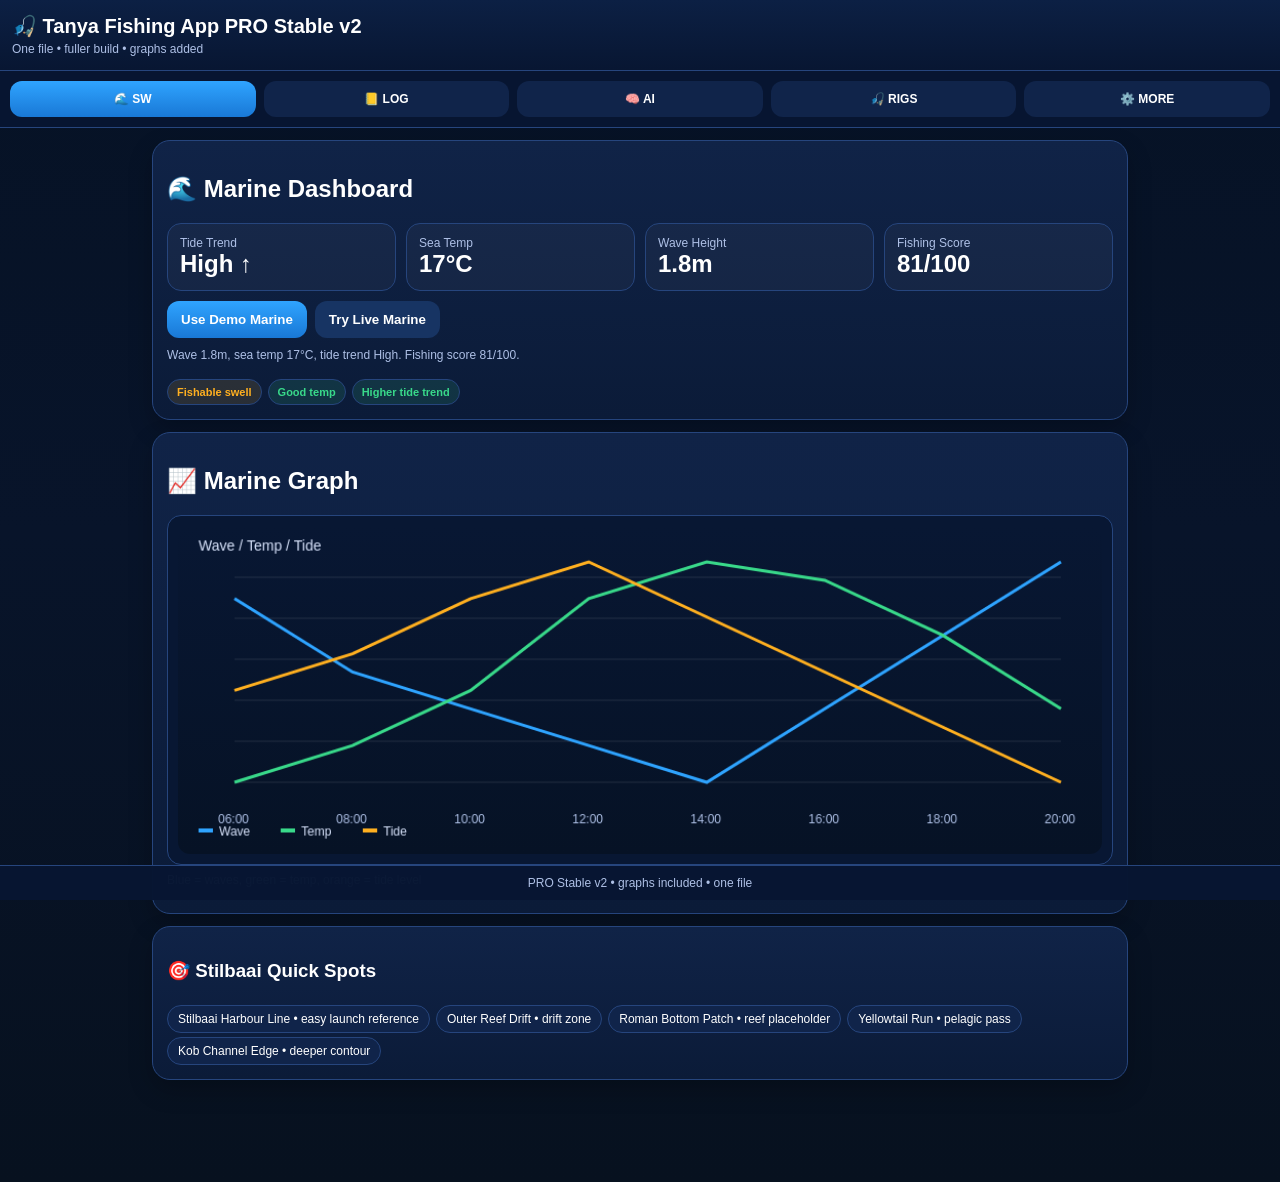
==== commit 787d18da: "Update index.html" ====
--- a/index.html
+++ b/index.html
@@ -3,623 +3,1118 @@
 <head>
   <meta charset="UTF-8" />
   <meta name="viewport" content="width=device-width, initial-scale=1.0" />
-  <title>Tanya Fishing Pro Max</title>
+  <title>Tanya Fishing App PRO Stable v2</title>
   <style>
     :root{
-      --bg:#07111f;
-      --panel:#0f1c2e;
-      --panel2:#13243a;
-      --line:#23415f;
-      --text:#eef6ff;
-      --muted:#9eb7cf;
-      --accent:#47c7ff;
-      --accent2:#18a0d8;
-      --good:#2ecc71;
-      --warn:#f1c40f;
-      --bad:#ff5f6d;
+      --bg:#061225;
+      --bg2:#0b1b38;
+      --card:#102347;
+      --line:#26457d;
+      --text:#ffffff;
+      --muted:#aec0e6;
+      --accent:#2fa4ff;
+      --ok:#39d98a;
+      --warn:#ffb020;
+      --danger:#ff6171;
     }
     *{box-sizing:border-box}
     body{
       margin:0;
-      font-family:Arial,Helvetica,sans-serif;
-      background:linear-gradient(180deg,#06101d,#0a1830 40%,#07111f);
+      font-family:Arial,sans-serif;
+      background:linear-gradient(180deg,var(--bg),#08142a 45%,#07111f);
       color:var(--text);
     }
     header{
-      padding:16px 12px;
-      text-align:center;
-      background:rgba(7,17,31,.97);
+      position:sticky;
+      top:0;
+      z-index:20;
+      padding:14px 12px;
+      background:linear-gradient(180deg,#0c2044,#081632);
       border-bottom:1px solid var(--line);
-      position:sticky; top:0; z-index:50;
-    }
-    header h1{margin:0;color:var(--accent);font-size:22px}
-    header p{margin:6px 0 0;color:var(--muted);font-size:12px}
+    }
+    .title{font-size:20px;font-weight:700}
+    .sub{font-size:12px;color:var(--muted);margin-top:4px}
     .tabs{
       display:grid;
-      grid-template-columns:repeat(6,1fr);
-      gap:6px;
-      margin-top:12px;
-    }
-    .tab-btn{
-      padding:10px 6px;
+      grid-template-columns:repeat(5,1fr);
+      gap:8px;
+      padding:10px;
+      position:sticky;
+      top:63px;
+      z-index:19;
+      background:rgba(8,22,50,.96);
+      border-bottom:1px solid var(--line);
+    }
+    .tabs button{
       border:none;
-      border-radius:10px;
-      background:#0a2138;
-      color:#dff5ff;
+      border-radius:12px;
+      padding:11px 8px;
+      background:#10244a;
+      color:#fff;
+      font-weight:700;
       font-size:12px;
+    }
+    .tabs button.active{
+      background:linear-gradient(180deg,var(--accent),#1978d6);
+    }
+    main{
+      max-width:1000px;
+      margin:0 auto;
+      padding:12px 12px 90px;
+    }
+    .panel{display:none}
+    .panel.active{display:block}
+    .card{
+      background:linear-gradient(180deg,var(--card),var(--bg2));
+      border:1px solid var(--line);
+      border-radius:18px;
+      padding:14px;
+      margin-bottom:12px;
+      box-shadow:0 10px 25px rgba(0,0,0,.22);
+    }
+    .small{font-size:12px;color:var(--muted)}
+    .big{font-size:24px;font-weight:800}
+    .stats{
+      display:grid;
+      grid-template-columns:repeat(4,1fr);
+      gap:10px;
+    }
+    .stat{
+      background:rgba(255,255,255,.03);
+      border:1px solid var(--line);
+      border-radius:14px;
+      padding:12px;
+    }
+    .row{
+      display:grid;
+      grid-template-columns:1fr 1fr;
+      gap:10px;
+    }
+    .row3{
+      display:grid;
+      grid-template-columns:repeat(3,1fr);
+      gap:10px;
+    }
+    label{
+      display:block;
+      font-size:12px;
+      color:var(--muted);
+      margin:0 0 6px;
+    }
+    input,select,textarea{
+      width:100%;
+      padding:11px 12px;
+      border-radius:12px;
+      border:1px solid #2d4c86;
+      background:#081733;
+      color:#fff;
+      outline:none;
+    }
+    textarea{min-height:90px;resize:vertical}
+    .actions{
+      display:flex;
+      gap:8px;
+      flex-wrap:wrap;
+      margin-top:10px;
+    }
+    button.primary,button.secondary,button.danger{
+      border:none;
+      border-radius:12px;
+      padding:11px 14px;
+      color:#fff;
       font-weight:700;
-    }
-    .tab-btn.active{
-      background:linear-gradient(180deg,var(--accent),var(--accent2));
-      color:#04131f;
-    }
-    .container{padding:12px;max-width:1200px;margin:0 auto}
-    .tab{display:none}
-    .tab.active{display:block}
-    .card{
-      background:linear-gradient(180deg,var(--panel),var(--panel2));
+      cursor:pointer;
+    }
+    button.primary{background:linear-gradient(180deg,var(--accent),#1978d6)}
+    button.secondary{background:#173463}
+    button.danger{background:linear-gradient(180deg,#ff6e7b,#d84052)}
+    .tag{
+      display:inline-block;
+      margin:5px 6px 0 0;
+      padding:6px 9px;
+      border-radius:999px;
+      font-size:11px;
+      font-weight:700;
       border:1px solid var(--line);
-      border-radius:16px;
+      background:#10244a;
+    }
+    .ok{color:var(--ok)}
+    .warn{color:var(--warn)}
+    .dangerText{color:var(--danger)}
+    .tag.ok{background:rgba(57,217,138,.12);color:var(--ok)}
+    .tag.warn{background:rgba(255,176,32,.12);color:var(--warn)}
+    .tag.dangerText{background:rgba(255,97,113,.12);color:var(--danger)}
+    .list{list-style:none;padding:0;margin:0}
+    .list li{
+      background:rgba(255,255,255,.03);
+      border:1px solid var(--line);
+      border-radius:14px;
       padding:12px;
-      margin-bottom:12px;
-      box-shadow:0 8px 20px rgba(0,0,0,.22);
-    }
-    h2{margin:0 0 10px;color:var(--accent);font-size:18px}
-    h3{margin:0 0 8px;color:#dff6ff;font-size:16px}
-    .sub{color:var(--muted);font-size:12px;margin-bottom:10px}
-    .grid{display:grid;grid-template-columns:repeat(auto-fit,minmax(280px,1fr));gap:12px}
-    .small-grid{display:grid;grid-template-columns:1fr 1fr;gap:8px}
-    input,select,textarea{
-      width:100%;padding:10px 12px;border-radius:10px;border:1px solid var(--line);
-      background:#081321;color:var(--text);outline:none;
-    }
-    textarea{min-height:80px;resize:vertical}
-    label{display:block;margin:8px 0 6px;color:var(--muted);font-size:13px}
-    button{
-      width:100%;padding:11px 12px;margin-top:8px;border:none;border-radius:12px;
-      background:linear-gradient(180deg,var(--accent),var(--accent2));
-      color:#04131f;font-weight:700;cursor:pointer;
-    }
-    .result{
-      margin-top:10px;padding:10px;border-radius:12px;background:#081321;border:1px solid var(--line);
-      line-height:1.5;
-    }
-    .pill,.badge{
-      display:inline-block;padding:4px 8px;border-radius:999px;
-      background:#0b2943;border:1px solid #1e547f;color:#dff5ff;font-size:12px;margin:3px 5px 0 0;
-    }
-    .good{color:var(--good);font-weight:700}
-    .bad{color:var(--bad);font-weight:700}
-    .warn{color:var(--warn);font-weight:700}
-    .metric{
-      background:#081321;border:1px solid var(--line);border-radius:12px;padding:10px;text-align:center;
-    }
-    .metric .big{font-size:20px;font-weight:700;color:var(--accent)}
-    .score-bar{
-      height:14px;width:100%;background:#081321;border:1px solid var(--line);
-      border-radius:999px;overflow:hidden;margin-top:8px;
-    }
-    .score-fill{
-      height:100%;width:0%;
-      background:linear-gradient(90deg,#24d17e,#f1c40f,#ff6b6b);
-      transition:width .3s ease;
-    }
-    .fish-item,.log-item{border-bottom:1px solid rgba(255,255,255,.08);padding:10px 0}
-    .fish-item:last-child,.log-item:last-child{border-bottom:none}
-    .fish-top{
-      display:flex;justify-content:space-between;gap:10px;flex-wrap:wrap;align-items:center;
-    }
-    .fish-name{font-size:16px;font-weight:700;color:#dff6ff}
-    .muted{color:var(--muted);font-size:13px}
-    .preset-grid,.gallery-grid,.rig-grid{
-      display:grid;grid-template-columns:repeat(auto-fit,minmax(220px,1fr));gap:12px;
-    }
-    .preset-card,.gallery-card,.rig-card{
-      background:#091525;border:1px solid var(--line);border-radius:14px;padding:12px;
-    }
-    .gallery-art{
-      height:120px;border-radius:12px;border:1px solid #18344e;
-      background:radial-gradient(circle at top,#17456b,#0a1728 65%);
-      display:flex;align-items:center;justify-content:center;
-      font-size:42px;margin-bottom:10px;
-    }
-    .rig-svg-wrap{
-      width:100%;overflow:auto;background:#06101d;border:1px solid #18344e;
-      border-radius:12px;padding:8px;margin:10px 0;
-    }
-    .rig-svg{width:100%;min-width:520px;height:190px;display:block}
-    .map-wrap iframe{width:100%;height:240px;border:0;border-radius:12px}
-    .search-row{display:grid;grid-template-columns:1fr;gap:10px;margin-bottom:10px}
-    @media (max-width:700px){
-      .small-grid{grid-template-columns:1fr}
-      .tabs{grid-template-columns:repeat(3,1fr)}
+      margin-bottom:8px;
+    }
+    .split{
+      display:flex;
+      justify-content:space-between;
+      align-items:flex-start;
+      gap:10px;
+    }
+    .pill{
+      display:inline-block;
+      padding:6px 10px;
+      border-radius:999px;
+      background:#10244a;
+      border:1px solid var(--line);
+      font-size:12px;
+      margin:4px 6px 0 0;
+    }
+    .species-grid{
+      display:grid;
+      grid-template-columns:repeat(2,1fr);
+      gap:10px;
+    }
+    .species-item,.rig-card{
+      border:1px solid var(--line);
+      border-radius:14px;
+      padding:12px;
+      background:rgba(255,255,255,.03);
+    }
+    .canvas-wrap{
+      background:#081733;
+      border:1px solid var(--line);
+      border-radius:14px;
+      padding:10px;
+      overflow:auto;
+    }
+    canvas{
+      width:100%;
+      display:block;
+      background:linear-gradient(180deg,#081733,#061225);
+      border-radius:12px;
+    }
+    .footer{
+      position:fixed;
+      left:0;right:0;bottom:0;
+      padding:10px;
+      text-align:center;
+      font-size:12px;
+      color:var(--muted);
+      background:rgba(8,22,50,.98);
+      border-top:1px solid var(--line);
+    }
+    #splash{
+      position:fixed;
+      inset:0;
+      background:#061225;
+      display:flex;
+      align-items:center;
+      justify-content:center;
+      flex-direction:column;
+      gap:10px;
+      z-index:999;
+      font-weight:700;
+    }
+    @media (max-width:780px){
+      .stats,.row3,.species-grid{grid-template-columns:1fr 1fr}
+    }
+    @media (max-width:640px){
+      .row,.row3,.stats,.species-grid,.tabs{grid-template-columns:1fr}
     }
   </style>
 </head>
 <body>
+  <div id="splash">
+    <div style="font-size:34px;">🎣</div>
+    <div style="font-size:24px;">Fishing App PRO Stable v2</div>
+    <div class="small">Loading graphs...</div>
+  </div>
+
   <header>
-    <h1>🎣 Tanya Fishing Pro Max</h1>
-    <p>Big species list • size & bag • rigs • sketches • logs • marine • presets</p>
-    <div class="tabs">
-      <button class="tab-btn active" onclick="showTab('home', this)">Home</button>
-      <button class="tab-btn" onclick="showTab('species', this)">Species</button>
-      <button class="tab-btn" onclick="showTab('rigs', this)">Rigs</button>
-      <button class="tab-btn" onclick="showTab('legal', this)">Legal</button>
-      <button class="tab-btn" onclick="showTab('logs', this)">Logs</button>
-      <button class="tab-btn" onclick="showTab('map', this)">Map</button>
-    </div>
+    <div class="title">🎣 Tanya Fishing App PRO Stable v2</div>
+    <div class="sub">One file • fuller build • graphs added</div>
   </header>
 
-  <div class="container">
-
-    <section id="home" class="tab active">
-      <div class="grid">
-        <div class="card">
-          <h2>🌊 Marine Conditions</h2>
-          <div class="sub">Stilbaai live marine pull</div>
-          <div class="small-grid">
-            <div class="metric"><div class="muted">Wave Height</div><div class="big" id="waveHeight">--</div></div>
-            <div class="metric"><div class="muted">Wave Period</div><div class="big" id="wavePeriod">--</div></div>
-            <div class="metric"><div class="muted">Sea Temp</div><div class="big" id="seaTemp">--</div></div>
-            <div class="metric"><div class="muted">Fishing Score</div><div class="big" id="fishingScore">--</div></div>
-          </div>
-          <div class="score-bar"><div class="score-fill" id="scoreFill"></div></div>
-          <div class="result" id="conditionsText">Loading marine conditions...</div>
-        </div>
-
-        <div class="card">
-          <h2>📊 Quick Bait Stats</h2>
-          <div id="baitStats" class="result"></div>
-          <h2 style="margin-top:14px;">🧠 Bait Helper</h2>
-          <label for="baitSpecies">Target species</label>
-          <select id="baitSpecies"></select>
-          <button onclick="showBaitAdvice()">Show bait advice</button>
-          <div class="result" id="baitAdvice">Pick a species for bait, rig and notes.</div>
-        </div>
-      </div>
-
-      <div class="card">
-        <h2>🎯 Species Presets</h2>
-        <div class="sub">Quick presets for bait, size, bag and rig</div>
-        <div id="presetList" class="preset-grid"></div>
-      </div>
-
-      <div class="card">
-        <h2>🐟 Fish Gallery</h2>
-        <div class="sub">Built-in cards now. Real photos can be added later as image files.</div>
-        <div id="galleryList" class="gallery-grid"></div>
+  <div class="tabs">
+    <button class="tabBtn active" data-tab="sw">🌊 SW</button>
+    <button class="tabBtn" data-tab="log">📒 LOG</button>
+    <button class="tabBtn" data-tab="ai">🧠 AI</button>
+    <button class="tabBtn" data-tab="rigs">🎣 RIGS</button>
+    <button class="tabBtn" data-tab="more">⚙️ MORE</button>
+  </div>
+
+  <main>
+    <section id="sw" class="panel active">
+      <div class="card">
+        <h2>🌊 Marine Dashboard</h2>
+        <div class="stats" style="margin-top:10px;">
+          <div class="stat"><div class="small">Tide Trend</div><div class="big" id="tideTrend">High ↑</div></div>
+          <div class="stat"><div class="small">Sea Temp</div><div class="big" id="seaTemp">18°C</div></div>
+          <div class="stat"><div class="small">Wave Height</div><div class="big" id="waveHeight">1.4m</div></div>
+          <div class="stat"><div class="small">Fishing Score</div><div class="big" id="fishScore">78/100</div></div>
+        </div>
+        <div class="actions">
+          <button class="primary" onclick="useDemoMarine()">Use Demo Marine</button>
+          <button class="secondary" onclick="loadMarineLive()">Try Live Marine</button>
+        </div>
+        <p id="marineSummary" class="small" style="margin-top:10px;">Starts with safe demo data so the app always opens.</p>
+        <div id="marineTags"></div>
+      </div>
+
+      <div class="card">
+        <h2>📈 Marine Graph</h2>
+        <div class="canvas-wrap">
+          <canvas id="marineChart" width="900" height="320"></canvas>
+        </div>
+        <p class="small" style="margin-top:8px;">Blue = waves, green = temp, orange = tide level</p>
+      </div>
+
+      <div class="card">
+        <h3>🎯 Stilbaai Quick Spots</h3>
+        <div id="reefPills"></div>
       </div>
     </section>
 
-    <section id="species" class="tab">
-      <div class="card">
-        <h2>🐟 Fish Species Database</h2>
-        <div class="sub">Search by species, bait, habitat or rig</div>
-        <div class="search-row">
-          <input type="text" id="fishSearch" placeholder="Search fish species..." oninput="renderFishDB()" />
-        </div>
-        <div id="fishList"></div>
+    <section id="log" class="panel">
+      <div class="card">
+        <h2>📒 Catch Log</h2>
+
+        <div class="row">
+          <div>
+            <label for="fish">Species</label>
+            <select id="fish"></select>
+          </div>
+          <div>
+            <label for="size">Size (cm)</label>
+            <input id="size" type="number" placeholder="e.g. 65">
+          </div>
+        </div>
+
+        <div class="row3">
+          <div>
+            <label for="count">Count</label>
+            <input id="count" type="number" value="1">
+          </div>
+          <div>
+            <label for="bait">Bait</label>
+            <input id="bait" placeholder="e.g. Sardine / Chokka">
+          </div>
+          <div>
+            <label for="rig">Rig</label>
+            <select id="rig">
+              <option>Running Sinker</option>
+              <option>Paternoster</option>
+              <option>Drop Shot</option>
+              <option>Slide Rig</option>
+              <option>Live Bait Rig</option>
+              <option>Spoon / Plug</option>
+            </select>
+          </div>
+        </div>
+
+        <div class="row">
+          <div>
+            <label for="spotName">Spot Name</label>
+            <input id="spotName" placeholder="e.g. Harbour Edge">
+          </div>
+          <div>
+            <label for="depth">Depth / Conditions</label>
+            <input id="depth" placeholder="e.g. 18m / drift / clean water">
+          </div>
+        </div>
+
+        <div>
+          <label for="notes">Extra Notes</label>
+          <textarea id="notes" placeholder="wind, current, moon, bait notes"></textarea>
+        </div>
+
+        <div class="actions">
+          <button class="primary" onclick="saveCatch()">Save Catch</button>
+          <button class="secondary" onclick="checkCurrentLegal()">Check Legal</button>
+          <button class="danger" onclick="clearAllLogs()">Clear Logs</button>
+        </div>
+
+        <p id="logMsg" class="small" style="margin-top:10px;"></p>
+      </div>
+
+      <div class="card">
+        <h3>⚖️ Instant Legal Check</h3>
+        <p id="instantLegal" class="small">Pick species and size, then tap Check Legal.</p>
+      </div>
+
+      <div class="card">
+        <h3>📜 Catch History</h3>
+        <ul id="logList" class="list"></ul>
       </div>
     </section>
 
-    <section id="rigs" class="tab">
-      <div class="card">
-        <h2>🪝 Rig Library</h2>
-        <div class="sub">Tap a button to open each rig sketch</div>
-        <div id="rigList" class="rig-grid"></div>
+    <section id="ai" class="panel">
+      <div class="card">
+        <h2>🧠 Catch Analytics</h2>
+        <div class="actions">
+          <button class="primary" onclick="runAI()">Run Analysis</button>
+          <button class="secondary" onclick="refreshStats()">Refresh Stats</button>
+        </div>
+        <p id="aiSummary" style="margin-top:10px;">No analysis yet.</p>
+      </div>
+
+      <div class="card">
+        <h3>📊 Stats</h3>
+        <div class="stats">
+          <div class="stat"><div class="small">Best Bait</div><div class="big" id="bestBait">--</div></div>
+          <div class="stat"><div class="small">Top Species</div><div class="big" id="topSpecies">--</div></div>
+          <div class="stat"><div class="small">Best Spot</div><div class="big" id="bestSpot">--</div></div>
+          <div class="stat"><div class="small">Total Logs</div><div class="big" id="totalLogs">0</div></div>
+        </div>
+      </div>
+
+      <div class="card">
+        <h3>📈 Bait Graph</h3>
+        <div class="canvas-wrap">
+          <canvas id="baitChart" width="900" height="320"></canvas>
+        </div>
+      </div>
+
+      <div class="card">
+        <h3>📈 Species Graph</h3>
+        <div class="canvas-wrap">
+          <canvas id="speciesChart" width="900" height="320"></canvas>
+        </div>
       </div>
     </section>
 
-    <section id="legal" class="tab">
-      <div class="card">
-        <h2>⚖️ Legal Checker</h2>
-        <label for="speciesSelect">Species</label>
-        <select id="speciesSelect"></select>
-
-        <label for="fishSize">Measured size (cm)</label>
-        <input type="number" id="fishSize" placeholder="Enter fish size in cm" />
-
-        <button onclick="checkLegal()">Check legality</button>
-        <div class="result" id="legalResult">Choose species and enter size.</div>
+    <section id="rigs" class="panel">
+      <div class="card">
+        <h2>🎣 Rig Guide</h2>
+
+        <div class="rig-card" style="margin-bottom:10px;">
+          <strong>Kob Running Sinker</strong>
+          <div style="margin-top:8px;">
+            <span class="pill">60–100 lb leader</span>
+            <span class="pill">6/0–9/0 hook</span>
+            <span class="pill">sardine / chokka / live bait</span>
+          </div>
+        </div>
+
+        <div class="rig-card" style="margin-bottom:10px;">
+          <strong>Roman / Hottentot Double Dropper</strong>
+          <div style="margin-top:8px;">
+            <span class="pill">1/0–4/0 hooks</span>
+            <span class="pill">prawn / red bait / chokka</span>
+            <span class="pill">bottom species</span>
+          </div>
+        </div>
+
+        <div class="rig-card">
+          <strong>Yellowtail Spoon / Live Bait</strong>
+          <div style="margin-top:8px;">
+            <span class="pill">40–80 lb leader</span>
+            <span class="pill">4/0–7/0 hooks</span>
+            <span class="pill">spoon / plug / live bait</span>
+          </div>
+        </div>
       </div>
     </section>
 
-    <section id="logs" class="tab">
-      <div class="card">
-        <h2>📝 Session Logger</h2>
-        <label>Date</label>
-        <input type="date" id="logDate" />
-
-        <label>Spot</label>
-        <input type="text" id="logSpot" placeholder="e.g. Stilbaai Harbour / Reef Edge" />
-
-        <label>Species</label>
-        <input type="text" id="logSpecies" placeholder="e.g. Kob" />
-
-        <label>Size (cm)</label>
-        <input type="number" id="logSize" placeholder="e.g. 68" />
-
-        <label>Bait / Notes</label>
-        <textarea id="logNotes" placeholder="Bait used, tide, weather, catch notes..."></textarea>
-
-        <button onclick="saveLog()">Save session log</button>
-        <div class="result" id="logList">No logs yet.</div>
+    <section id="more" class="panel">
+      <div class="card">
+        <h2>📍 GPS Spots</h2>
+        <div class="actions">
+          <button class="primary" onclick="saveCurrentSpot()">Save Current Spot</button>
+          <button class="danger" onclick="clearSpots()">Clear Spots</button>
+        </div>
+        <p id="gpsMsg" class="small" style="margin-top:10px;"></p>
+        <ul id="spotList" class="list" style="margin-top:10px;"></ul>
+      </div>
+
+      <div class="card">
+        <h2>⚖️ Legal Size & Bag Limit</h2>
+        <div class="row">
+          <div>
+            <label for="regFish">Species</label>
+            <select id="regFish"></select>
+          </div>
+          <div>
+            <label for="regSize">Size (cm)</label>
+            <input id="regSize" type="number" placeholder="e.g. 60">
+          </div>
+        </div>
+        <div class="actions">
+          <button class="primary" onclick="checkLegal()">Check Legal</button>
+          <button class="secondary" onclick="checkBagLimit()">Check Bag Limit From Logs</button>
+        </div>
+        <p id="legalResult" style="margin-top:10px;"></p>
+        <p id="bagResult" class="small"></p>
+      </div>
+
+      <div class="card">
+        <h2>🐟 Species Database</h2>
+        <label for="speciesSearch">Search species</label>
+        <input id="speciesSearch" placeholder="type kob, geelbek, roman..." oninput="renderSpeciesDb()">
+        <div id="speciesDb" class="species-grid" style="margin-top:10px;"></div>
+      </div>
+
+      <div class="card">
+        <h2>💾 Backup</h2>
+        <div class="actions">
+          <button class="secondary" onclick="exportData()">Export Backup</button>
+          <button class="secondary" onclick="document.getElementById('importFile').click()">Import Backup</button>
+        </div>
+        <input id="importFile" type="file" accept="application/json" style="display:none;">
       </div>
     </section>
-
-    <section id="map" class="tab">
-      <div class="card">
-        <h2>📍 Stilbaai Map</h2>
-        <div class="map-wrap">
-          <iframe src="https://maps.google.com/maps?q=Stilbaai&t=&z=12&ie=UTF8&iwloc=&output=embed"></iframe>
-        </div>
-      </div>
-    </section>
-
-  </div>
+  </main>
+
+  <div class="footer">PRO Stable v2 • graphs included • one file</div>
 
   <script>
-    const fishDB = [
-      {name:"Kob / Kabeljou",emoji:"🐟",key:"kob",min:60,bag:5,status:"🟡 Near Threatened",habitat:"Sand gullies, channels, estuaries, surf, reefs",season:"Warmer months; good on tide changes",bait:"Chokka, sardine, maasbanker, live bait",rig:"Running sinker / slide / kob trace",notes:"Target dusk, night, tide push.",category:"Edible"},
-      {name:"Yellowtail",emoji:"🐠",key:"yellowtail",min:60,bag:10,status:"🟢 Least Concern",habitat:"Pelagic, reefs, offshore shoals",season:"Clean water, birds, bait balls",bait:"Live bait, spoon, plug, fillet strip",rig:"Drift/live bait rig",notes:"Fast and aggressive.",category:"Game"},
-      {name:"Bonito",emoji:"🐟",key:"bonito",min:0,bag:10,status:"🟢 Least Concern",habitat:"Offshore surface feeders",season:"Warm clear water",bait:"Feathers, spoons, live bait",rig:"Light trolling / spinning rig",notes:"Follows bait shoals.",category:"Game"},
-      {name:"Red Roman",emoji:"🐟",key:"redroman",min:30,bag:5,status:"🟡 Near Threatened",habitat:"Rocky reef",season:"Dawn and dusk",bait:"Chokka, sardine, red bait, octopus strip",rig:"Double paternoster",notes:"Classic reef fish.",category:"Edible"},
-      {name:"Snapper",emoji:"🐟",key:"snapper",min:30,bag:5,status:"🟡 Near Threatened",habitat:"Reef and broken ground",season:"Moderate conditions",bait:"Chokka, sardine, red bait",rig:"Paternoster",notes:"Mixed reef catches.",category:"Edible"},
-      {name:"Silverfish",emoji:"🐟",key:"silverfish",min:25,bag:10,status:"🟢 Least Concern",habitat:"Reef and shallow structure",season:"General",bait:"Chokka, sardine strips",rig:"Small paternoster",notes:"Use lighter hooks.",category:"Edible"},
-      {name:"Red Steenbras",emoji:"🐟",key:"redsteenbras",min:60,bag:1,status:"🔴⬛ Critically Endangered",habitat:"Reef and sandy reef edges",season:"Rare",bait:"Red bait, chokka, prawn",rig:"Heavy bottom rig",notes:"Extreme care.",category:"Protected concern"},
-      {name:"White Steenbras",emoji:"🐟",key:"whitesteenbras",min:60,bag:1,status:"🟠 Vulnerable",habitat:"Surf zone, sand banks, estuaries",season:"Surf windows",bait:"Prawn, bloodworm, wonderworm, chokka",rig:"Surf trace / running sinker",notes:"Sensitive species.",category:"Edible"},
-      {name:"Yellow Belly",emoji:"🐟",key:"yellowbelly",min:30,bag:5,status:"🟢 Least Concern",habitat:"Reef",season:"General reef fishing",bait:"Chokka, sardine",rig:"Paternoster",notes:"Mixed reef marks.",category:"Edible"},
-      {name:"Hottentot",emoji:"🐟",key:"hottentot",min:22,bag:10,status:"🟢 Least Concern",habitat:"Shallow reef, kelp, rocky gullies",season:"Very common",bait:"Red bait, prawn, chokka",rig:"Small double paternoster",notes:"Good starter reef fish.",category:"Edible"},
-      {name:"Geelbek / Cape Salmon",emoji:"🐟",key:"geelbek",min:60,bag:5,status:"🟡 Near Threatened",habitat:"Offshore shoals, reefs, deeper channels",season:"Night / low light",bait:"Sardine, chokka, live bait",rig:"Drift / running / live bait rig",notes:"Responds to shoal movement.",category:"Edible"},
-      {name:"Carpenter",emoji:"🐟",key:"carpenter",min:40,bag:5,status:"🟢 Least Concern",habitat:"Deep reef",season:"Offshore reef drifts",bait:"Chokka, sardine, squid strip",rig:"Bottom paternoster",notes:"Deeper structure.",category:"Edible"},
-      {name:"Dageraad",emoji:"🐟",key:"dageraad",min:40,bag:1,status:"🔴 Endangered",habitat:"Reef",season:"Rare encounter",bait:"Chokka, red bait",rig:"Paternoster",notes:"Verify regs carefully.",category:"Protected concern"},
-      {name:"Santer",emoji:"🐟",key:"santer",min:30,bag:10,status:"🟢 Least Concern",habitat:"Reef, broken ground",season:"General reef fishing",bait:"Chokka, sardine, squid strip",rig:"Double paternoster",notes:"Reliable mixed-bag species.",category:"Edible"},
-      {name:"Elf / Shad",emoji:"🐟",key:"shad",min:30,bag:4,status:"🟡 Pressure",habitat:"Surf, estuaries, river mouths",season:"Warm runs",bait:"Sardine, spoon, plug, paddle tail",rig:"Spinning / trace",notes:"Aggressive predator.",category:"Edible / sport"},
-      {name:"Garrick / Leervis",emoji:"🐟",key:"garrick",min:70,bag:2,status:"🟡 Pressure",habitat:"Estuary mouths, surf, channels",season:"Warm months",bait:"Live mullet, plug, spoon, paddle tail",rig:"Live bait / lure rig",notes:"Powerful predator.",category:"Sport / edible"},
-      {name:"Galjoen",emoji:"🐟",key:"galjoen",min:35,bag:2,status:"🟠 Vulnerable",habitat:"White water rocky shore",season:"Winter often better",bait:"Red bait, white mussel, prawn",rig:"Short trace / direct surf rig",notes:"National fish.",category:"Edible"},
-      {name:"Blacktail / Dassie",emoji:"🐟",key:"blacktail",min:20,bag:10,status:"🟢 Least Concern",habitat:"Rocky shore, gullies",season:"General",bait:"Red bait, prawn, chokka bits",rig:"Small hook shore rig",notes:"Common shallow structure.",category:"Edible"},
-      {name:"Cape Stumpnose",emoji:"🐟",key:"stumpnose",min:25,bag:5,status:"🟢 Least Concern",habitat:"Surf, estuaries, reefs",season:"Warm water",bait:"Prawn, worm, chokka",rig:"Light running sinker",notes:"Good estuary fish.",category:"Edible"},
-      {name:"Musselcracker",emoji:"🐟",key:"cracker",min:60,bag:1,status:"🟠 Vulnerable",habitat:"Rocky reefs",season:"Powerful reef windows",bait:"Crab, red bait, mussel",rig:"Heavy reef rig",notes:"Strong fish, heavy tackle.",category:"Edible"},
-      {name:"Cape Salmon Juvenile Note",emoji:"🐟",key:"capesalmonnote",min:60,bag:5,status:"🟡 Pressure",habitat:"Channels, reefs",season:"Shoaling periods",bait:"Chokka, sardine",rig:"Running / drift",notes:"Release undersized fish.",category:"Note"},
-      {name:"White Musselcracker",emoji:"🐟",key:"whitemusselcracker",min:60,bag:1,status:"🟠 Vulnerable",habitat:"Rocky reefs",season:"Heavy water",bait:"Crab, mussel, red bait",rig:"Heavy bottom rig",notes:"Very strong reef fish.",category:"Edible"}
+    window.addEventListener("error", function(e){
+      console.log("Caught error:", e.message);
+    });
+
+    const STORAGE_LOGS = "tanya_fishing_logs_pro_stable_v2";
+    const STORAGE_SPOTS = "tanya_fishing_spots_pro_stable_v2";
+
+    const reefSpots = [
+      { name:"Stilbaai Harbour Line", note:"easy launch reference" },
+      { name:"Outer Reef Drift", note:"drift zone" },
+      { name:"Roman Bottom Patch", note:"reef placeholder" },
+      { name:"Yellowtail Run", note:"pelagic pass" },
+      { name:"Kob Channel Edge", note:"deeper contour" }
     ];
 
-    const rigs = [
-      {id:"kobrig",name:"Kob Running Sinker Rig",species:"Kob / Kabeljou",leader:"80–120 cm leader",snoot:"Single hook trace",hooks:"6/0 – 8/0",sinker:"4–6 oz",bait:"Chokka + sardine / live bait",notes:"Sand channels, gullies, tide push."},
-      {id:"yellowtailrig",name:"Yellowtail Drift Rig",species:"Yellowtail",leader:"100–150 cm fluorocarbon",snoot:"Single live bait setup",hooks:"6/0 – 9/0",sinker:"Usually none / very light",bait:"Live bait, fillet strip, spoon",notes:"Drift, shoals and surface signs."},
-      {id:"romanrig",name:"Roman Double Paternoster",species:"Red Roman / Santer / Snapper",leader:"80–100 cm body trace",snoot:"2 droppers, 15–20 cm",hooks:"3/0 – 5/0",sinker:"6–8 oz",bait:"Chokka, squid strip, sardine",notes:"Classic reef bottom rig."},
-      {id:"hottentotrig",name:"Hottentot Small Paternoster",species:"Hottentot / Blacktail",leader:"60–80 cm body trace",snoot:"2 short droppers",hooks:"1/0 – 2/0",sinker:"3–5 oz",bait:"Red bait, prawn, chokka",notes:"Keep bait neat."},
-      {id:"garrickrig",name:"Garrick Live Bait Rig",species:"Garrick / Leervis",leader:"100 cm abrasion resistant",snoot:"Single live bait connection",hooks:"6/0 – 8/0",sinker:"None / light",bait:"Live mullet",notes:"Estuary mouths, baitfish zones."},
-      {id:"shadrig",name:"Shad Spinning Trace",species:"Elf / Shad",leader:"40–60 cm leader",snoot:"Single lure trace",hooks:"Treble / single lure hook",sinker:"None",bait:"Spoon, plug, sardine strip",notes:"Cast and retrieve."},
-      {id:"geelbekrig",name:"Geelbek Drift Rig",species:"Geelbek",leader:"100 cm leader",snoot:"Single hook rig",hooks:"5/0 – 7/0",sinker:"Light depending depth",bait:"Sardine, chokka, live bait",notes:"Low light offshore shoals."},
-      {id:"crackerrig",name:"Musselcracker Heavy Rig",species:"Musselcracker",leader:"Heavy abrasion leader",snoot:"Single hook heavy trace",hooks:"7/0 – 9/0",sinker:"6–8 oz",bait:"Crab, mussel, red bait",notes:"Heavy reef structure."}
-    ];
-
-    let logs = [];
-
-    function showTab(id, btn){
-      document.querySelectorAll('.tab').forEach(t => t.classList.remove('active'));
-      document.querySelectorAll('.tab-btn').forEach(b => b.classList.remove('active'));
-      document.getElementById(id).classList.add('active');
-      btn.classList.add('active');
-    }
-
-    function fillSelectors() {
-      document.getElementById("speciesSelect").innerHTML =
-        fishDB.map(f => `<option value="${f.key}">${f.name}</option>`).join("");
-      document.getElementById("baitSpecies").innerHTML =
-        fishDB.map(f => `<option value="${f.key}">${f.name}</option>`).join("");
-    }
-
-    function renderFishDB() {
-      const q = document.getElementById("fishSearch").value.trim().toLowerCase();
-      const filtered = fishDB.filter(f =>
-        f.name.toLowerCase().includes(q) ||
-        f.habitat.toLowerCase().includes(q) ||
-        f.bait.toLowerCase().includes(q) ||
-        f.rig.toLowerCase().includes(q)
+    const speciesRules = {
+      "Cape Kob": { min:60, bag:5, bait:["Sardine","Chokka","Live bait"], rig:"Running Sinker" },
+      "Yellowtail": { min:60, bag:10, bait:["Live bait","Spoon","Plug"], rig:"Spoon / Plug" },
+      "Bonito": { min:0, bag:10, bait:["Feather","Spoon"], rig:"Spoon / Plug" },
+      "Red Roman": { min:30, bag:5, bait:["Chokka","Prawn","Red bait"], rig:"Paternoster" },
+      "Snapper": { min:30, bag:5, bait:["Chokka","Prawn"], rig:"Paternoster" },
+      "Silverfish": { min:25, bag:10, bait:["Chokka","Prawn"], rig:"Paternoster" },
+      "Red Steenbras": { min:60, bag:1, bait:["Prawn","Red bait"], rig:"Running Sinker" },
+      "White Steenbras": { min:60, bag:1, bait:["Prawn","Mussel"], rig:"Running Sinker" },
+      "Yellowbelly Rockcod": { min:30, bag:5, bait:["Chokka","Sardine"], rig:"Paternoster" },
+      "Hottentot": { min:22, bag:10, bait:["Red bait","Prawn","Mussel"], rig:"Paternoster" },
+      "Geelbek": { min:60, bag:5, bait:["Live bait","Chokka"], rig:"Live Bait Rig" },
+      "Carpenter": { min:40, bag:5, bait:["Chokka","Prawn"], rig:"Paternoster" },
+      "Dageraad": { min:40, bag:1, bait:["Chokka","Prawn"], rig:"Paternoster" },
+      "Santer": { min:30, bag:10, bait:["Chokka","Prawn"], rig:"Paternoster" },
+      "Elf / Shad": { min:30, bag:10, bait:["Spoon","Sardine","Plug"], rig:"Spoon / Plug" },
+      "Garrick / Leervis": { min:70, bag:2, bait:["Live mullet","Plug","Spoon"], rig:"Live Bait Rig" },
+      "Galjoen": { min:35, bag:2, bait:["Red bait","Mussel"], rig:"Running Sinker" },
+      "Musselcracker": { min:60, bag:1, bait:["Crab","Red bait"], rig:"Running Sinker" },
+      "Snoek": { min:0, bag:10, bait:["Spoon","Strip bait"], rig:"Spoon / Plug" },
+      "Cape Salmon": { min:60, bag:5, bait:["Live bait","Sardine"], rig:"Live Bait Rig" }
+    };
+
+    const speciesNames = Object.keys(speciesRules);
+
+    let marineSeries = {
+      times:["06:00","08:00","10:00","12:00","14:00","16:00","18:00","20:00"],
+      waves:[1.8,1.6,1.5,1.4,1.3,1.5,1.7,1.9],
+      temps:[17,17.2,17.5,18,18.2,18.1,17.8,17.4],
+      tides:[0.2,0.3,0.45,0.55,0.4,0.25,0.1,-0.05]
+    };
+
+    function qs(id){ return document.getElementById(id); }
+    function esc(s){
+      return String(s ?? "")
+        .replace(/&/g,"&amp;")
+        .replace(/</g,"&lt;")
+        .replace(/>/g,"&gt;")
+        .replace(/"/g,"&quot;");
+    }
+    function fmtDate(ts){
+      const d = new Date(ts);
+      return d.toLocaleDateString() + " " + d.toLocaleTimeString([], {hour:"2-digit", minute:"2-digit"});
+    }
+    function getLogs(){ return JSON.parse(localStorage.getItem(STORAGE_LOGS) || "[]"); }
+    function setLogs(logs){ localStorage.setItem(STORAGE_LOGS, JSON.stringify(logs)); }
+    function getSpots(){ return JSON.parse(localStorage.getItem(STORAGE_SPOTS) || "[]"); }
+    function setSpots(spots){ localStorage.setItem(STORAGE_SPOTS, JSON.stringify(spots)); }
+
+    document.querySelectorAll(".tabBtn").forEach(btn=>{
+      btn.addEventListener("click", ()=>{
+        document.querySelectorAll(".tabBtn").forEach(b=>b.classList.remove("active"));
+        btn.classList.add("active");
+        document.querySelectorAll(".panel").forEach(p=>p.classList.remove("active"));
+        qs(btn.dataset.tab).classList.add("active");
+        drawMarineChart();
+        drawBaitChart();
+        drawSpeciesChart();
+      });
+    });
+
+    function populateSelects(){
+      const fish = qs("fish");
+      const regFish = qs("regFish");
+      fish.innerHTML = "";
+      regFish.innerHTML = "";
+      speciesNames.forEach(name=>{
+        const o1 = document.createElement("option");
+        o1.value = name;
+        o1.textContent = name;
+        fish.appendChild(o1);
+
+        const o2 = document.createElement("option");
+        o2.value = name;
+        o2.textContent = name;
+        regFish.appendChild(o2);
+      });
+    }
+
+    function renderReefPills(){
+      const wrap = qs("reefPills");
+      wrap.innerHTML = "";
+      reefSpots.forEach(s=>{
+        const span = document.createElement("span");
+        span.className = "pill";
+        span.textContent = s.name + " • " + s.note;
+        wrap.appendChild(span);
+      });
+    }
+
+    function updateMarineCards(){
+      const wave = Number(marineSeries.waves[0] || 0);
+      const temp = Number(marineSeries.temps[0] || 0);
+      const tide = Number(marineSeries.tides[0] || 0);
+
+      qs("tideTrend").textContent = tide >= 0 ? "High ↑" : "Low ↓";
+      qs("seaTemp").textContent = temp + "°C";
+      qs("waveHeight").textContent = wave + "m";
+
+      let score = 50;
+      if (wave <= 1.5) score += 20;
+      else if (wave <= 2.5) score += 8;
+      else score -= 12;
+      if (temp >= 16 && temp <= 22) score += 15;
+      else score += 5;
+      if (tide >= 0) score += 8;
+      score = Math.max(0, Math.min(100, Math.round(score)));
+
+      qs("fishScore").textContent = score + "/100";
+      qs("marineSummary").textContent = `Wave ${wave}m, sea temp ${temp}°C, tide trend ${tide >= 0 ? "High" : "Low"}. Fishing score ${score}/100.`;
+      qs("marineTags").innerHTML =
+        `<span class="tag ${wave <= 1.5 ? "ok" : wave <= 2.5 ? "warn" : "dangerText"}">${wave <= 1.5 ? "Calmer sea" : wave <= 2.5 ? "Fishable swell" : "Rougher sea"}</span>` +
+        `<span class="tag ${temp >= 16 && temp <= 22 ? "ok" : "warn"}">${temp >= 16 && temp <= 22 ? "Good temp" : "Watch temp"}</span>` +
+        `<span class="tag ${tide >= 0 ? "ok" : "warn"}">${tide >= 0 ? "Higher tide trend" : "Lower tide trend"}</span>`;
+      drawMarineChart();
+    }
+
+    function useDemoMarine(){
+      marineSeries = {
+        times:["06:00","08:00","10:00","12:00","14:00","16:00","18:00","20:00"],
+        waves:[1.8,1.6,1.5,1.4,1.3,1.5,1.7,1.9],
+        temps:[17,17.2,17.5,18,18.2,18.1,17.8,17.4],
+        tides:[0.2,0.3,0.45,0.55,0.4,0.25,0.1,-0.05]
+      };
+      qs("marineSummary").textContent = "Using demo marine data.";
+      updateMarineCards();
+    }
+
+    async function loadMarineLive(){
+      try{
+        qs("marineSummary").textContent = "Trying live marine data...";
+        const res = await fetch("https://marine-api.open-meteo.com/v1/marine?latitude=-34.37&longitude=21.42&hourly=wave_height,sea_surface_temperature,sea_level_height_msl");
+        if(!res.ok) throw new Error("API fail");
+        const data = await res.json();
+        if(!data.hourly) throw new Error("No marine data");
+
+        const timesRaw = (data.hourly.time || []).slice(0,8);
+        marineSeries = {
+          times: timesRaw.map(t=>{
+            const d = new Date(t);
+            return String(d.getHours()).padStart(2,"0") + ":00";
+          }),
+          waves: (data.hourly.wave_height || []).slice(0,8).map(v=>Number(v || 0)),
+          temps: (data.hourly.sea_surface_temperature || []).slice(0,8).map(v=>Number(v || 0)),
+          tides: (data.hourly.sea_level_height_msl || []).slice(0,8).map(v=>Number(v || 0))
+        };
+
+        if(!marineSeries.waves.length || !marineSeries.temps.length || !marineSeries.tides.length){
+          throw new Error("Marine arrays empty");
+        }
+
+        qs("marineSummary").textContent = "Live marine data loaded.";
+        updateMarineCards();
+      }catch(err){
+        qs("marineSummary").textContent = "Live marine failed, demo marine still used.";
+        updateMarineCards();
+      }
+    }
+
+    function drawLineSeries(ctx, values, color, minY, maxY){
+      if(!values.length) return;
+      const left = 55, right = 860, top = 35, bottom = 250;
+      const min = Math.min(...values);
+      const max = Math.max(...values);
+      const range = (max - min) || 1;
+
+      ctx.beginPath();
+      values.forEach((v,i)=>{
+        const x = left + (i * ((right - left) / Math.max(values.length - 1, 1)));
+        const y = bottom - (((v - min) / range) * (bottom - top));
+        if(i === 0) ctx.moveTo(x,y); else ctx.lineTo(x,y);
+      });
+      ctx.strokeStyle = color;
+      ctx.lineWidth = 3;
+      ctx.stroke();
+    }
+
+    function drawMarineChart(){
+      const c = qs("marineChart");
+      const ctx = c.getContext("2d");
+      ctx.clearRect(0,0,c.width,c.height);
+
+      ctx.fillStyle = "#dce7ff";
+      ctx.font = "14px Arial";
+      ctx.fillText("Wave / Temp / Tide", 20, 24);
+
+      ctx.strokeStyle = "rgba(255,255,255,.12)";
+      for(let y=50;y<=250;y+=40){
+        ctx.beginPath();
+        ctx.moveTo(55,y);
+        ctx.lineTo(860,y);
+        ctx.stroke();
+      }
+
+      drawLineSeries(ctx, marineSeries.waves, "#2fa4ff");
+      drawLineSeries(ctx, marineSeries.temps, "#39d98a");
+      drawLineSeries(ctx, marineSeries.tides, "#ffb020");
+
+      ctx.fillStyle = "#aec0e6";
+      ctx.font = "12px Arial";
+      marineSeries.times.forEach((t,i)=>{
+        const x = 55 + (i * ((860 - 55) / Math.max(marineSeries.times.length - 1, 1)));
+        ctx.fillText(t, x - 16, 290);
+      });
+
+      ctx.fillStyle = "#2fa4ff";
+      ctx.fillRect(20,295,14,4);
+      ctx.fillStyle = "#dce7ff";
+      ctx.fillText("Wave", 40, 302);
+
+      ctx.fillStyle = "#39d98a";
+      ctx.fillRect(100,295,14,4);
+      ctx.fillStyle = "#dce7ff";
+      ctx.fillText("Temp", 120, 302);
+
+      ctx.fillStyle = "#ffb020";
+      ctx.fillRect(180,295,14,4);
+      ctx.fillStyle = "#dce7ff";
+      ctx.fillText("Tide", 200, 302);
+    }
+
+    function legalMessage(fish, size){
+      const rule = speciesRules[fish];
+      if(!rule) return { legal:false, html:"No species rule found." };
+      if(Number.isNaN(size) || size <= 0) return { legal:false, html:"Enter a valid size in cm." };
+
+      if(size >= rule.min){
+        return {
+          legal:true,
+          html:`<span class="ok"><strong>Legal ✔</strong></span><br>${esc(fish)} minimum is ${rule.min} cm. Bag limit: ${rule.bag}.`
+        };
+      }
+      return {
+        legal:false,
+        html:`<span class="dangerText"><strong>Too small ✖</strong></span><br>${esc(fish)} minimum is ${rule.min} cm.`
+      };
+    }
+
+    function checkLegal(){
+      const fish = qs("regFish").value;
+      const size = parseInt(qs("regSize").value, 10);
+      qs("legalResult").innerHTML = legalMessage(fish, size).html;
+    }
+
+    function checkCurrentLegal(){
+      const fish = qs("fish").value;
+      const size = parseInt(qs("size").value, 10);
+      qs("instantLegal").innerHTML = legalMessage(fish, size).html;
+    }
+
+    function saveCatch(){
+      const fish = qs("fish").value;
+      const size = parseInt(qs("size").value, 10);
+      const count = parseInt(qs("count").value, 10) || 1;
+      const bait = qs("bait").value.trim();
+      const rig = qs("rig").value;
+      const spotName = qs("spotName").value.trim();
+      const depth = qs("depth").value.trim();
+      const notes = qs("notes").value.trim();
+
+      if(Number.isNaN(size) || size <= 0){
+        qs("logMsg").innerHTML = `<span class="dangerText">Enter a valid size first.</span>`;
+        return;
+      }
+
+      const logs = getLogs();
+      logs.unshift({
+        id: Date.now().toString(),
+        fish, size, count, bait, rig, spotName, depth, notes, time: Date.now()
+      });
+      setLogs(logs);
+
+      const ruleCheck = legalMessage(fish, size);
+      qs("logMsg").innerHTML = ruleCheck.legal
+        ? `<span class="ok">Catch saved.</span>`
+        : `<span class="warn">Catch saved, but size looks under minimum.</span>`;
+
+      qs("size").value = "";
+      qs("count").value = "1";
+      qs("bait").value = "";
+      qs("spotName").value = "";
+      qs("depth").value = "";
+      qs("notes").value = "";
+
+      renderLogs();
+      refreshStats();
+      drawBaitChart();
+      drawSpeciesChart();
+    }
+
+    function renderLogs(){
+      const list = qs("logList");
+      const logs = getLogs();
+      list.innerHTML = "";
+
+      if(!logs.length){
+        list.innerHTML = `<li>No catch logs yet.</li>`;
+        return;
+      }
+
+      logs.forEach(l=>{
+        const rule = speciesRules[l.fish];
+        const legal = rule ? l.size >= rule.min : null;
+
+        const li = document.createElement("li");
+        li.innerHTML = `
+          <div class="split">
+            <div>
+              <strong>${esc(l.fish)}</strong>
+              ${legal === true ? '<span class="tag ok">Legal</span>' : legal === false ? '<span class="tag dangerText">Too small</span>' : ''}
+              <div class="small">${fmtDate(l.time)}</div>
+            </div>
+            <div><button class="danger" onclick="deleteLog('${l.id}')">Delete</button></div>
+          </div>
+          <div style="margin-top:8px;">
+            <div><strong>Size:</strong> ${esc(l.size)} cm</div>
+            <div><strong>Count:</strong> ${esc(l.count)}</div>
+            <div><strong>Bait:</strong> ${esc(l.bait || "-")}</div>
+            <div><strong>Rig:</strong> ${esc(l.rig || "-")}</div>
+            <div><strong>Spot:</strong> ${esc(l.spotName || "-")}</div>
+            <div><strong>Conditions:</strong> ${esc(l.depth || "-")}</div>
+            ${l.notes ? `<div><strong>Extra:</strong> ${esc(l.notes)}</div>` : ""}
+          </div>
+        `;
+        list.appendChild(li);
+      });
+    }
+
+    function deleteLog(id){
+      const logs = getLogs().filter(l => l.id !== id);
+      setLogs(logs);
+      renderLogs();
+      refreshStats();
+      drawBaitChart();
+      drawSpeciesChart();
+    }
+
+    function clearAllLogs(){
+      if(!confirm("Clear all saved catch logs?")) return;
+      localStorage.removeItem(STORAGE_LOGS);
+      renderLogs();
+      refreshStats();
+      drawBaitChart();
+      drawSpeciesChart();
+      qs("logMsg").textContent = "All logs cleared.";
+    }
+
+    function getTopKey(obj){
+      return Object.keys(obj).sort((a,b)=>obj[b]-obj[a])[0] || "--";
+    }
+
+    function refreshStats(){
+      const logs = getLogs();
+      qs("totalLogs").textContent = logs.length;
+
+      if(!logs.length){
+        qs("bestBait").textContent = "--";
+        qs("topSpecies").textContent = "--";
+        qs("bestSpot").textContent = "--";
+        return;
+      }
+
+      const baitCount = {};
+      const speciesCount = {};
+      const spotCount = {};
+
+      logs.forEach(l=>{
+        const bait = (l.bait || "Unknown").trim() || "Unknown";
+        const species = (l.fish || "Unknown").trim() || "Unknown";
+        const spot = (l.spotName || "Unknown").trim() || "Unknown";
+        baitCount[bait] = (baitCount[bait] || 0) + Number(l.count || 1);
+        speciesCount[species] = (speciesCount[species] || 0) + Number(l.count || 1);
+        spotCount[spot] = (spotCount[spot] || 0) + Number(l.count || 1);
+      });
+
+      qs("bestBait").textContent = getTopKey(baitCount);
+      qs("topSpecies").textContent = getTopKey(speciesCount);
+      qs("bestSpot").textContent = getTopKey(spotCount);
+    }
+
+    function runAI(){
+      const logs = getLogs();
+      if(!logs.length){
+        qs("aiSummary").textContent = "No catch data yet. Save a few catches first.";
+        refreshStats();
+        drawBaitChart();
+        drawSpeciesChart();
+        return;
+      }
+
+      refreshStats();
+      qs("aiSummary").innerHTML =
+        `Based on your logs, <strong>${esc(qs("bestBait").textContent)}</strong> is your best bait. ` +
+        `Top species is <strong>${esc(qs("topSpecies").textContent)}</strong>. ` +
+        `Best spot is <strong>${esc(qs("bestSpot").textContent)}</strong>.`;
+
+      drawBaitChart();
+      drawSpeciesChart();
+    }
+
+    function getCountsByField(fieldName){
+      const logs = getLogs();
+      const counts = {};
+      logs.forEach(l=>{
+        const key = ((l[fieldName] || "Unknown") + "").trim() || "Unknown";
+        counts[key] = (counts[key] || 0) + Number(l.count || 1);
+      });
+      return counts;
+    }
+
+    function drawBarChart(canvasId, counts, title){
+      const c = qs(canvasId);
+      const ctx = c.getContext("2d");
+      ctx.clearRect(0,0,c.width,c.height);
+
+      ctx.fillStyle = "#dce7ff";
+      ctx.font = "14px Arial";
+      ctx.fillText(title, 20, 24);
+
+      const keys = Object.keys(counts).slice(0,8);
+      if(!keys.length){
+        ctx.fillStyle = "#aec0e6";
+        ctx.fillText("No data yet.", 20, 60);
+        return;
+      }
+
+      const values = keys.map(k=>counts[k]);
+      const max = Math.max(...values, 1);
+
+      const left = 60;
+      const bottom = 260;
+      const chartHeight = 180;
+      const barWidth = 60;
+      const gap = 30;
+
+      ctx.strokeStyle = "rgba(255,255,255,.12)";
+      for(let y=60;y<=260;y+=40){
+        ctx.beginPath();
+        ctx.moveTo(50,y);
+        ctx.lineTo(860,y);
+        ctx.stroke();
+      }
+
+      keys.forEach((key,i)=>{
+        const x = left + i*(barWidth+gap);
+        const h = (counts[key]/max)*chartHeight;
+        const y = bottom - h;
+
+        ctx.fillStyle = "#2fa4ff";
+        ctx.fillRect(x,y,barWidth,h);
+
+        ctx.fillStyle = "#dce7ff";
+        ctx.font = "12px Arial";
+        ctx.fillText(String(counts[key]), x + 18, y - 8);
+
+        const shortKey = key.length > 10 ? key.slice(0,10) + "…" : key;
+        ctx.fillStyle = "#aec0e6";
+        ctx.fillText(shortKey, x - 4, 290);
+      });
+    }
+
+    function drawBaitChart(){
+      drawBarChart("baitChart", getCountsByField("bait"), "Bait usage");
+    }
+
+    function drawSpeciesChart(){
+      drawBarChart("speciesChart", getCountsByField("fish"), "Species caught");
+    }
+
+    function checkBagLimit(){
+      const fish = qs("regFish").value;
+      const rule = speciesRules[fish];
+      const logs = getLogs();
+      let total = 0;
+
+      logs.forEach(l=>{
+        if(l.fish === fish) total += Number(l.count || 1);
+      });
+
+      qs("bagResult").innerHTML = total > rule.bag
+        ? `<span class="dangerText"><strong>Warning:</strong></span> Logs show ${total} for ${esc(fish)}. Bag limit is ${rule.bag}.`
+        : `<span class="ok"><strong>Okay:</strong></span> Logs show ${total} for ${esc(fish)}. Bag limit is ${rule.bag}.`;
+    }
+
+    function saveCurrentSpot(){
+      if(!navigator.geolocation){
+        qs("gpsMsg").textContent = "Geolocation is not supported on this device.";
+        return;
+      }
+
+      qs("gpsMsg").textContent = "Getting location...";
+
+      navigator.geolocation.getCurrentPosition(
+        pos => {
+          const spots = getSpots();
+          spots.unshift({
+            id: Date.now().toString(),
+            lat: pos.coords.latitude,
+            lon: pos.coords.longitude,
+            time: Date.now()
+          });
+          setSpots(spots);
+          renderSpots();
+          qs("gpsMsg").textContent = "Spot saved.";
+        },
+        () => {
+          qs("gpsMsg").textContent = "Could not get GPS location.";
+        },
+        { enableHighAccuracy:true, timeout:10000, maximumAge:0 }
       );
-
-      document.getElementById("fishList").innerHTML = filtered.map(f => `
-        <div class="fish-item">
-          <div class="fish-top">
-            <div class="fish-name">${f.emoji} ${f.name}</div>
-            <div class="badge">${f.status}</div>
-          </div>
-          <div class="small-grid">
-            <div><span class="muted">Min size:</span> <strong>${f.min ? f.min + " cm" : "No minimum"}</strong></div>
-            <div><span class="muted">Bag limit:</span> <strong>${f.bag}</strong></div>
-            <div><span class="muted">Category:</span> <strong>${f.category}</strong></div>
-            <div><span class="muted">Rig:</span> <strong>${f.rig}</strong></div>
-          </div>
-          <div class="muted" style="margin-top:8px;"><strong>Habitat:</strong> ${f.habitat}</div>
-          <div class="muted"><strong>Season:</strong> ${f.season}</div>
-          <div class="muted"><strong>Best bait:</strong> ${f.bait}</div>
-          <div class="muted"><strong>Notes:</strong> ${f.notes}</div>
-        </div>
-      `).join("") || `<div class="result">No species found.</div>`;
-    }
-
-    function renderPresets() {
-      document.getElementById("presetList").innerHTML = fishDB.slice(0,12).map(f => `
-        <div class="preset-card">
-          <div class="fish-name">${f.name}</div>
-          <div>
-            <span class="badge">Size: ${f.min ? f.min + " cm" : "n/a"}</span>
-            <span class="badge">Bag: ${f.bag}</span>
-          </div>
-          <div class="muted" style="margin-top:6px;"><strong>Bait:</strong> ${f.bait}</div>
-          <div class="muted"><strong>Rig:</strong> ${f.rig}</div>
-          <div class="muted"><strong>Habitat:</strong> ${f.habitat}</div>
-        </div>
-      `).join("");
-    }
-
-    function renderGallery() {
-      document.getElementById("galleryList").innerHTML = fishDB.slice(0,12).map(f => `
-        <div class="gallery-card">
-          <div class="gallery-art">${f.emoji}</div>
-          <div class="fish-name">${f.name}</div>
-          <div class="muted">Min: ${f.min ? f.min + " cm" : "n/a"} | Bag: ${f.bag}</div>
-          <div class="muted">Bait: ${f.bait}</div>
-        </div>
-      `).join("");
-    }
-
-    function renderBaitStats() {
-      const counts = {
-        chokka: fishDB.filter(f => f.bait.toLowerCase().includes("chokka")).length,
-        sardine: fishDB.filter(f => f.bait.toLowerCase().includes("sardine")).length,
-        livebait: fishDB.filter(f => f.bait.toLowerCase().includes("live bait")).length,
-        prawn: fishDB.filter(f => f.bait.toLowerCase().includes("prawn")).length,
-        redbait: fishDB.filter(f => f.bait.toLowerCase().includes("red bait")).length
+    }
+
+    function renderSpots(){
+      const list = qs("spotList");
+      const spots = getSpots();
+      list.innerHTML = "";
+
+      if(!spots.length){
+        list.innerHTML = `<li>No GPS spots saved yet.</li>`;
+        return;
+      }
+
+      spots.forEach(s=>{
+        const mapsUrl = `https://maps.google.com/?q=${s.lat},${s.lon}`;
+        const li = document.createElement("li");
+        li.innerHTML = `
+          <div class="split">
+            <div>
+              <strong>📍 ${s.lat.toFixed(5)}, ${s.lon.toFixed(5)}</strong>
+              <div class="small">${fmtDate(s.time)}</div>
+              <div style="margin-top:6px;"><a href="${mapsUrl}" target="_blank" rel="noopener">Open in Maps</a></div>
+            </div>
+            <div><button class="danger" onclick="deleteSpot('${s.id}')">Delete</button></div>
+          </div>
+        `;
+        list.appendChild(li);
+      });
+    }
+
+    function deleteSpot(id){
+      const spots = getSpots().filter(s => s.id !== id);
+      setSpots(spots);
+      renderSpots();
+    }
+
+    function clearSpots(){
+      if(!confirm("Clear all GPS spots?")) return;
+      localStorage.removeItem(STORAGE_SPOTS);
+      renderSpots();
+      qs("gpsMsg").textContent = "All spots cleared.";
+    }
+
+    function renderSpeciesDb(){
+      const q = qs("speciesSearch").value.trim().toLowerCase();
+      const wrap = qs("speciesDb");
+      wrap.innerHTML = "";
+
+      speciesNames
+        .filter(name => name.toLowerCase().includes(q))
+        .forEach(name=>{
+          const rule = speciesRules[name];
+          const div = document.createElement("div");
+          div.className = "species-item";
+          div.innerHTML = `
+            <strong>${esc(name)}</strong>
+            <div class="small" style="margin-top:6px;">Min size: ${rule.min} cm</div>
+            <div class="small">Bag limit: ${rule.bag}</div>
+            <div class="small">Suggested rig: ${esc(rule.rig)}</div>
+            <div style="margin-top:8px;">
+              ${rule.bait.map(b=>`<span class="pill">${esc(b)}</span>`).join("")}
+            </div>
+          `;
+          wrap.appendChild(div);
+        });
+
+      if(!wrap.innerHTML){
+        wrap.innerHTML = `<div class="species-item">No species found.</div>`;
+      }
+    }
+
+    function exportData(){
+      const data = {
+        exportedAt: new Date().toISOString(),
+        logs: getLogs(),
+        spots: getSpots()
       };
-      document.getElementById("baitStats").innerHTML = `
-        <span class="badge">Chokka: ${counts.chokka}</span>
-        <span class="badge">Sardine: ${counts.sardine}</span>
-        <span class="badge">Live bait: ${counts.livebait}</span>
-        <span class="badge">Prawn: ${counts.prawn}</span>
-        <span class="badge">Red bait: ${counts.redbait}</span>
-      `;
-    }
-
-    function checkLegal() {
-      const key = document.getElementById("speciesSelect").value;
-      const size = Number(document.getElementById("fishSize").value);
-      const fish = fishDB.find(f => f.key === key);
-
-      if (!fish) {
-        document.getElementById("legalResult").innerHTML = "Species not found.";
-        return;
-      }
-      if (!size) {
-        document.getElementById("legalResult").innerHTML = "Please enter measured size.";
-        return;
-      }
-
-      const verdict = size >= fish.min;
-      document.getElementById("legalResult").innerHTML = `
-        <div class="${verdict ? "good" : "bad"}">${verdict ? "✅ Legal size" : "❌ Undersize"}</div>
-        <div><strong>Species:</strong> ${fish.name}</div>
-        <div><strong>Your size:</strong> ${size} cm</div>
-        <div><strong>Minimum:</strong> ${fish.min} cm</div>
-        <div><strong>Bag limit:</strong> ${fish.bag}</div>
-        <div><strong>Status:</strong> ${fish.status}</div>
-        <div class="muted" style="margin-top:8px;">Always verify current regulations before keeping fish.</div>
-      `;
-    }
-
-    function sketchSVG(type) {
-      if (type.includes("Kob")) return `
-        <div class="rig-svg-wrap"><svg viewBox="0 0 600 190" class="rig-svg" xmlns="http://www.w3.org/2000/svg">
-        <rect width="600" height="190" fill="#06101d"/>
-        <line x1="70" y1="20" x2="70" y2="155" stroke="#7ee7ff" stroke-width="3"/>
-        <line x1="70" y1="155" x2="540" y2="155" stroke="#476d91" stroke-width="3"/>
-        <line x1="70" y1="75" x2="240" y2="75" stroke="#fff" stroke-width="2"/>
-        <path d="M240 75 q18 10 0 18" fill="none" stroke="#fff" stroke-width="2"/>
-        <line x1="70" y1="120" x2="155" y2="120" stroke="#7ee7ff" stroke-width="2"/>
-        <polygon points="70,155 55,178 85,178" fill="#f1c40f"/>
-        <text x="88" y="35" fill="#9edbff" font-size="14">Main line</text>
-        <text x="248" y="75" fill="#9edbff" font-size="14">6/0–8/0 hook</text>
-        <text x="94" y="115" fill="#9edbff" font-size="14">Sinker boom</text>
-        <text x="95" y="178" fill="#9edbff" font-size="14">4–6 oz sinker</text>
-        <text x="255" y="118" fill="#dff6ff" font-size="16">Kob running sinker rig</text>
-        </svg></div>`;
-
-      if (type.includes("Yellowtail")) return `
-        <div class="rig-svg-wrap"><svg viewBox="0 0 600 190" class="rig-svg" xmlns="http://www.w3.org/2000/svg">
-        <rect width="600" height="190" fill="#06101d"/>
-        <line x1="60" y1="30" x2="300" y2="95" stroke="#7ee7ff" stroke-width="3"/>
-        <line x1="300" y1="95" x2="515" y2="95" stroke="#fff" stroke-width="2"/>
-        <circle cx="300" cy="95" r="5" fill="#f1c40f"/>
-        <ellipse cx="410" cy="95" rx="42" ry="16" fill="none" stroke="#3fe0aa" stroke-width="2"/>
-        <polygon points="452,95 472,82 472,108" fill="none" stroke="#3fe0aa" stroke-width="2"/>
-        <path d="M515 95 q16 10 0 20" fill="none" stroke="#fff" stroke-width="2"/>
-        <text x="66" y="25" fill="#9edbff" font-size="14">Main line</text>
-        <text x="315" y="82" fill="#9edbff" font-size="14">Swivel</text>
-        <text x="370" y="70" fill="#9edbff" font-size="14">Live bait</text>
-        <text x="520" y="95" fill="#9edbff" font-size="14">Hook</text>
-        <text x="220" y="150" fill="#dff6ff" font-size="16">Yellowtail drift rig</text>
-        </svg></div>`;
-
-      if (type.includes("Roman")) return `
-        <div class="rig-svg-wrap"><svg viewBox="0 0 600 190" class="rig-svg" xmlns="http://www.w3.org/2000/svg">
-        <rect width="600" height="190" fill="#06101d"/>
-        <line x1="100" y1="20" x2="100" y2="150" stroke="#7ee7ff" stroke-width="3"/>
-        <line x1="100" y1="65" x2="235" y2="65" stroke="#fff" stroke-width="2"/>
-        <path d="M235 65 q16 10 0 18" fill="none" stroke="#fff" stroke-width="2"/>
-        <line x1="100" y1="105" x2="235" y2="105" stroke="#fff" stroke-width="2"/>
-        <path d="M235 105 q16 10 0 18" fill="none" stroke="#fff" stroke-width="2"/>
-        <polygon points="100,150 82,176 118,176" fill="#f1c40f"/>
-        <text x="120" y="30" fill="#9edbff" font-size="14">Main body trace</text>
-        <text x="244" y="65" fill="#9edbff" font-size="14">Hook 1</text>
-        <text x="244" y="105" fill="#9edbff" font-size="14">Hook 2</text>
-        <text x="125" y="176" fill="#9edbff" font-size="14">6–8 oz sinker</text>
-        <text x="250" y="150" fill="#dff6ff" font-size="16">Roman double paternoster</text>
-        </svg></div>`;
-
-      if (type.includes("Hottentot")) return `
-        <div class="rig-svg-wrap"><svg viewBox="0 0 600 190" class="rig-svg" xmlns="http://www.w3.org/2000/svg">
-        <rect width="600" height="190" fill="#06101d"/>
-        <line x1="120" y1="20" x2="120" y2="150" stroke="#7ee7ff" stroke-width="3"/>
-        <line x1="120" y1="75" x2="205" y2="75" stroke="#fff" stroke-width="2"/>
-        <path d="M205 75 q12 8 0 14" fill="none" stroke="#fff" stroke-width="2"/>
-        <line x1="120" y1="108" x2="205" y2="108" stroke="#fff" stroke-width="2"/>
-        <path d="M205 108 q12 8 0 14" fill="none" stroke="#fff" stroke-width="2"/>
-        <polygon points="120,150 105,175 135,175" fill="#f1c40f"/>
-        <text x="215" y="76" fill="#9edbff" font-size="14">Small hook</text>
-        <text x="215" y="108" fill="#9edbff" font-size="14">Small hook</text>
-        <text x="150" y="175" fill="#9edbff" font-size="14">3–5 oz sinker</text>
-        <text x="245" y="150" fill="#dff6ff" font-size="16">Hottentot paternoster</text>
-        </svg></div>`;
-
-      if (type.includes("Garrick")) return `
-        <div class="rig-svg-wrap"><svg viewBox="0 0 600 190" class="rig-svg" xmlns="http://www.w3.org/2000/svg">
-        <rect width="600" height="190" fill="#06101d"/>
-        <line x1="70" y1="30" x2="290" y2="95" stroke="#7ee7ff" stroke-width="3"/>
-        <circle cx="290" cy="95" r="5" fill="#f1c40f"/>
-        <line x1="290" y1="95" x2="515" y2="95" stroke="#fff" stroke-width="2"/>
-        <ellipse cx="405" cy="95" rx="45" ry="16" fill="none" stroke="#3fe0aa" stroke-width="2"/>
-        <polygon points="448,95 468,82 468,108" fill="none" stroke="#3fe0aa" stroke-width="2"/>
-        <path d="M515 95 q18 10 0 18" fill="none" stroke="#fff" stroke-width="2"/>
-        <text x="78" y="25" fill="#9edbff" font-size="14">Main line</text>
-        <text x="305" y="82" fill="#9edbff" font-size="14">Swivel</text>
-        <text x="372" y="70" fill="#9edbff" font-size="14">Live mullet</text>
-        <text x="520" y="95" fill="#9edbff" font-size="14">Hook</text>
-        <text x="248" y="150" fill="#dff6ff" font-size="16">Garrick live bait rig</text>
-        </svg></div>`;
-
-      if (type.includes("Shad")) return `
-        <div class="rig-svg-wrap"><svg viewBox="0 0 600 190" class="rig-svg" xmlns="http://www.w3.org/2000/svg">
-        <rect width="600" height="190" fill="#06101d"/>
-        <line x1="70" y1="95" x2="280" y2="95" stroke="#7ee7ff" stroke-width="3"/>
-        <polygon points="280,95 340,75 340,115" fill="none" stroke="#f1c40f" stroke-width="2"/>
-        <path d="M340 95 q24 10 0 22" fill="none" stroke="#fff" stroke-width="2"/>
-        <text x="80" y="82" fill="#9edbff" font-size="14">Leader</text>
-        <text x="286" y="68" fill="#9edbff" font-size="14">Spoon / lure</text>
-        <text x="350" y="95" fill="#9edbff" font-size="14">Hook</text>
-        <text x="220" y="145" fill="#dff6ff" font-size="16">Shad spinning trace</text>
-        </svg></div>`;
-
-      return `<div class="result">Rig sketch not available.</div>`;
-    }
-
-    function toggleRig(id) {
-      const el = document.getElementById(id);
-      el.style.display = el.style.display === "none" ? "block" : "none";
-    }
-
-    function renderRigs() {
-      document.getElementById("rigList").innerHTML = rigs.map(r => `
-        <div class="rig-card">
-          <div class="fish-name">${r.name}</div>
-          <div class="muted"><strong>Target:</strong> ${r.species}</div>
-          <div class="muted"><strong>Leader:</strong> ${r.leader}</div>
-          <div class="muted"><strong>Snoot / dropper:</strong> ${r.snoot}</div>
-          <div class="muted"><strong>Hooks:</strong> ${r.hooks}</div>
-          <div class="muted"><strong>Sinker:</strong> ${r.sinker}</div>
-          <div class="muted"><strong>Bait:</strong> ${r.bait}</div>
-          <div class="muted"><strong>Notes:</strong> ${r.notes}</div>
-          <button onclick="toggleRig('${r.id}')">Open / Close Rig Sketch</button>
-          <div id="${r.id}" style="display:none;">${sketchSVG(r.name)}</div>
-        </div>
-      `).join("");
-    }
-
-    function showBaitAdvice() {
-      const key = document.getElementById("baitSpecies").value;
-      const fish = fishDB.find(f => f.key === key);
-      document.getElementById("baitAdvice").innerHTML = `
-        <div><strong>${fish.name}</strong></div>
-        <div><strong>Best bait:</strong> ${fish.bait}</div>
-        <div><strong>Suggested rig:</strong> ${fish.rig}</div>
-        <div><strong>Habitat:</strong> ${fish.habitat}</div>
-        <div><strong>Season / timing:</strong> ${fish.season}</div>
-        <div class="muted" style="margin-top:8px;">Tip: match bait size to hook size and keep presentation neat.</div>
-      `;
-    }
-
-    function saveLog() {
-      const date = document.getElementById("logDate").value;
-      const spot = document.getElementById("logSpot").value.trim();
-      const species = document.getElementById("logSpecies").value.trim();
-      const size = document.getElementById("logSize").value.trim();
-      const notes = document.getElementById("logNotes").value.trim();
-
-      if (!date || !spot || !species) {
-        alert("Fill in at least date, spot and species.");
-        return;
-      }
-
-      logs.unshift({date, spot, species, size, notes});
+      const blob = new Blob([JSON.stringify(data, null, 2)], {type:"application/json"});
+      const url = URL.createObjectURL(blob);
+      const a = document.createElement("a");
+      a.href = url;
+      a.download = "tanya-fishing-backup.json";
+      a.click();
+      URL.revokeObjectURL(url);
+    }
+
+    qs("importFile").addEventListener("change", async (e)=>{
+      const file = e.target.files[0];
+      if(!file) return;
+
+      try{
+        const text = await file.text();
+        const data = JSON.parse(text);
+        if(Array.isArray(data.logs)) localStorage.setItem(STORAGE_LOGS, JSON.stringify(data.logs));
+        if(Array.isArray(data.spots)) localStorage.setItem(STORAGE_SPOTS, JSON.stringify(data.spots));
+        renderLogs();
+        renderSpots();
+        refreshStats();
+        drawBaitChart();
+        drawSpeciesChart();
+        alert("Backup imported.");
+      }catch(err){
+        alert("Import failed. File is not a valid backup.");
+      }
+
+      e.target.value = "";
+    });
+
+    function init(){
+      populateSelects();
+      renderReefPills();
+      renderSpeciesDb();
       renderLogs();
-
-      document.getElementById("logSpot").value = "";
-      document.getElementById("logSpecies").value = "";
-      document.getElementById("logSize").value = "";
-      document.getElementById("logNotes").value = "";
-    }
-
-    function renderLogs() {
-      document.getElementById("logList").innerHTML = logs.length
-        ? logs.map(l => `
-          <div class="log-item">
-            <div><strong>${l.date}</strong> — ${l.spot}</div>
-            <div class="muted"><strong>Species:</strong> ${l.species}${l.size ? ` | <strong>Size:</strong> ${l.size} cm` : ""}</div>
-            <div class="muted"><strong>Notes:</strong> ${l.notes || "-"}</div>
-          </div>
-        `).join("")
-        : "No logs yet.";
-    }
-
-    async function loadMarine() {
-      try {
-        const url = "https://marine-api.open-meteo.com/v1/marine?latitude=-34.37&longitude=21.42&current=wave_height,wave_period,sea_surface_temperature";
-        const res = await fetch(url);
-        const data = await res.json();
-
-        const wh = data?.current?.wave_height ?? null;
-        const wp = data?.current?.wave_period ?? null;
-        const st = data?.current?.sea_surface_temperature ?? null;
-
-        document.getElementById("waveHeight").textContent = wh !== null ? wh + " m" : "--";
-        document.getElementById("wavePeriod").textContent = wp !== null ? wp + " s" : "--";
-        document.getElementById("seaTemp").textContent = st !== null ? st + "°C" : "--";
-
-        let score = 50;
-        if (wh !== null) score += wh <= 1.2 ? 20 : wh <= 2 ? 10 : -10;
-        if (wp !== null) score += wp >= 8 ? 10 : -5;
-        if (st !== null && st >= 16 && st <= 22) score += 10;
-        score = Math.max(5, Math.min(95, score));
-
-        document.getElementById("fishingScore").textContent = score + "/100";
-        document.getElementById("scoreFill").style.width = score + "%";
-
-        let mood = "Fair";
-        if (score >= 75) mood = "Very good";
-        else if (score >= 60) mood = "Good";
-        else if (score < 45) mood = "Tough";
-
-        document.getElementById("conditionsText").innerHTML = `
-          <strong>${mood} fishing conditions.</strong><br>
-          Wave: ${wh !== null ? wh + " m" : "--"} |
-          Period: ${wp !== null ? wp + " s" : "--"} |
-          Temp: ${st !== null ? st + "°C" : "--"}<br>
-          <span class="muted">Basic score only. Wind, tide and moon can be added later.</span>
-        `;
-      } catch (e) {
-        document.getElementById("conditionsText").innerHTML = "Could not load marine data right now.";
-      }
-    }
-
-    fillSelectors();
-    renderFishDB();
-    renderPresets();
-    renderGallery();
-    renderBaitStats();
-    renderRigs();
-    renderLogs();
-    loadMarine();
+      renderSpots();
+      refreshStats();
+      updateMarineCards();
+      drawBaitChart();
+      drawSpeciesChart();
+
+      setTimeout(()=>{
+        qs("splash").style.display = "none";
+      }, 900);
+    }
+
+    init();
   </script>
 </body>
 </html>
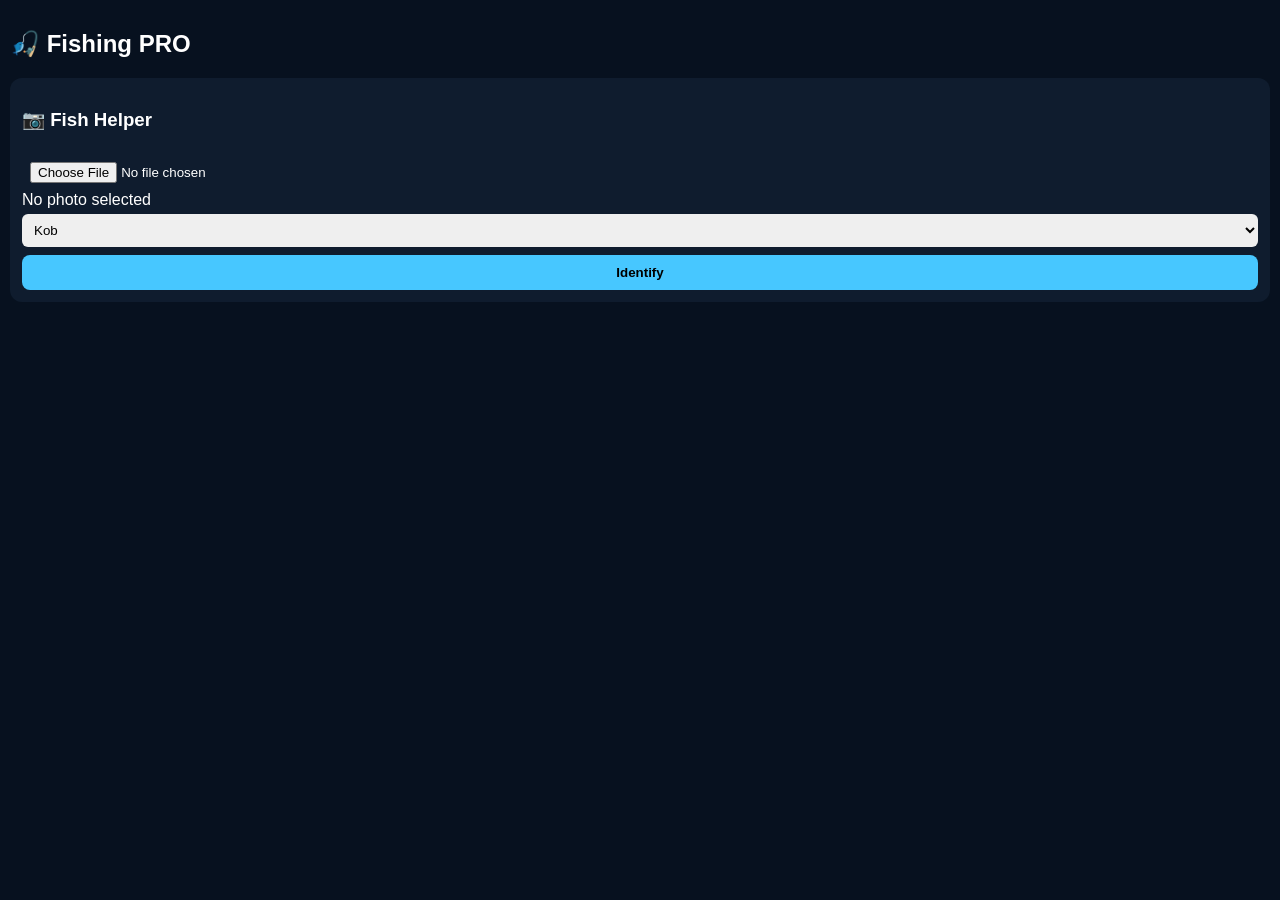
==== commit f8f44012: "Update index.html" ====
--- a/index.html
+++ b/index.html
@@ -1,1120 +1,85 @@
 <!DOCTYPE html>
-<html lang="en">
+<html>
 <head>
-  <meta charset="UTF-8" />
-  <meta name="viewport" content="width=device-width, initial-scale=1.0" />
-  <title>Tanya Fishing App PRO Stable v2</title>
-  <style>
-    :root{
-      --bg:#061225;
-      --bg2:#0b1b38;
-      --card:#102347;
-      --line:#26457d;
-      --text:#ffffff;
-      --muted:#aec0e6;
-      --accent:#2fa4ff;
-      --ok:#39d98a;
-      --warn:#ffb020;
-      --danger:#ff6171;
-    }
-    *{box-sizing:border-box}
-    body{
-      margin:0;
-      font-family:Arial,sans-serif;
-      background:linear-gradient(180deg,var(--bg),#08142a 45%,#07111f);
-      color:var(--text);
-    }
-    header{
-      position:sticky;
-      top:0;
-      z-index:20;
-      padding:14px 12px;
-      background:linear-gradient(180deg,#0c2044,#081632);
-      border-bottom:1px solid var(--line);
-    }
-    .title{font-size:20px;font-weight:700}
-    .sub{font-size:12px;color:var(--muted);margin-top:4px}
-    .tabs{
-      display:grid;
-      grid-template-columns:repeat(5,1fr);
-      gap:8px;
-      padding:10px;
-      position:sticky;
-      top:63px;
-      z-index:19;
-      background:rgba(8,22,50,.96);
-      border-bottom:1px solid var(--line);
-    }
-    .tabs button{
-      border:none;
-      border-radius:12px;
-      padding:11px 8px;
-      background:#10244a;
-      color:#fff;
-      font-weight:700;
-      font-size:12px;
-    }
-    .tabs button.active{
-      background:linear-gradient(180deg,var(--accent),#1978d6);
-    }
-    main{
-      max-width:1000px;
-      margin:0 auto;
-      padding:12px 12px 90px;
-    }
-    .panel{display:none}
-    .panel.active{display:block}
-    .card{
-      background:linear-gradient(180deg,var(--card),var(--bg2));
-      border:1px solid var(--line);
-      border-radius:18px;
-      padding:14px;
-      margin-bottom:12px;
-      box-shadow:0 10px 25px rgba(0,0,0,.22);
-    }
-    .small{font-size:12px;color:var(--muted)}
-    .big{font-size:24px;font-weight:800}
-    .stats{
-      display:grid;
-      grid-template-columns:repeat(4,1fr);
-      gap:10px;
-    }
-    .stat{
-      background:rgba(255,255,255,.03);
-      border:1px solid var(--line);
-      border-radius:14px;
-      padding:12px;
-    }
-    .row{
-      display:grid;
-      grid-template-columns:1fr 1fr;
-      gap:10px;
-    }
-    .row3{
-      display:grid;
-      grid-template-columns:repeat(3,1fr);
-      gap:10px;
-    }
-    label{
-      display:block;
-      font-size:12px;
-      color:var(--muted);
-      margin:0 0 6px;
-    }
-    input,select,textarea{
-      width:100%;
-      padding:11px 12px;
-      border-radius:12px;
-      border:1px solid #2d4c86;
-      background:#081733;
-      color:#fff;
-      outline:none;
-    }
-    textarea{min-height:90px;resize:vertical}
-    .actions{
-      display:flex;
-      gap:8px;
-      flex-wrap:wrap;
-      margin-top:10px;
-    }
-    button.primary,button.secondary,button.danger{
-      border:none;
-      border-radius:12px;
-      padding:11px 14px;
-      color:#fff;
-      font-weight:700;
-      cursor:pointer;
-    }
-    button.primary{background:linear-gradient(180deg,var(--accent),#1978d6)}
-    button.secondary{background:#173463}
-    button.danger{background:linear-gradient(180deg,#ff6e7b,#d84052)}
-    .tag{
-      display:inline-block;
-      margin:5px 6px 0 0;
-      padding:6px 9px;
-      border-radius:999px;
-      font-size:11px;
-      font-weight:700;
-      border:1px solid var(--line);
-      background:#10244a;
-    }
-    .ok{color:var(--ok)}
-    .warn{color:var(--warn)}
-    .dangerText{color:var(--danger)}
-    .tag.ok{background:rgba(57,217,138,.12);color:var(--ok)}
-    .tag.warn{background:rgba(255,176,32,.12);color:var(--warn)}
-    .tag.dangerText{background:rgba(255,97,113,.12);color:var(--danger)}
-    .list{list-style:none;padding:0;margin:0}
-    .list li{
-      background:rgba(255,255,255,.03);
-      border:1px solid var(--line);
-      border-radius:14px;
-      padding:12px;
-      margin-bottom:8px;
-    }
-    .split{
-      display:flex;
-      justify-content:space-between;
-      align-items:flex-start;
-      gap:10px;
-    }
-    .pill{
-      display:inline-block;
-      padding:6px 10px;
-      border-radius:999px;
-      background:#10244a;
-      border:1px solid var(--line);
-      font-size:12px;
-      margin:4px 6px 0 0;
-    }
-    .species-grid{
-      display:grid;
-      grid-template-columns:repeat(2,1fr);
-      gap:10px;
-    }
-    .species-item,.rig-card{
-      border:1px solid var(--line);
-      border-radius:14px;
-      padding:12px;
-      background:rgba(255,255,255,.03);
-    }
-    .canvas-wrap{
-      background:#081733;
-      border:1px solid var(--line);
-      border-radius:14px;
-      padding:10px;
-      overflow:auto;
-    }
-    canvas{
-      width:100%;
-      display:block;
-      background:linear-gradient(180deg,#081733,#061225);
-      border-radius:12px;
-    }
-    .footer{
-      position:fixed;
-      left:0;right:0;bottom:0;
-      padding:10px;
-      text-align:center;
-      font-size:12px;
-      color:var(--muted);
-      background:rgba(8,22,50,.98);
-      border-top:1px solid var(--line);
-    }
-    #splash{
-      position:fixed;
-      inset:0;
-      background:#061225;
-      display:flex;
-      align-items:center;
-      justify-content:center;
-      flex-direction:column;
-      gap:10px;
-      z-index:999;
-      font-weight:700;
-    }
-    @media (max-width:780px){
-      .stats,.row3,.species-grid{grid-template-columns:1fr 1fr}
-    }
-    @media (max-width:640px){
-      .row,.row3,.stats,.species-grid,.tabs{grid-template-columns:1fr}
-    }
-  </style>
+<meta name="viewport" content="width=device-width, initial-scale=1.0">
+<title>Fishing PRO</title>
+
+<style>
+body{background:#07111f;color:white;font-family:Arial;margin:0;padding:10px;}
+.card{background:#0f1c2e;padding:12px;border-radius:12px;margin-bottom:12px;}
+button{padding:10px;width:100%;margin-top:8px;background:#47c7ff;border:none;border-radius:8px;font-weight:bold;}
+input,select{width:100%;padding:8px;margin-top:5px;border-radius:6px;border:none;}
+.photo-preview img{width:100%;max-height:240px;object-fit:cover;border-radius:12px;}
+</style>
+
 </head>
 <body>
-  <div id="splash">
-    <div style="font-size:34px;">🎣</div>
-    <div style="font-size:24px;">Fishing App PRO Stable v2</div>
-    <div class="small">Loading graphs...</div>
-  </div>
 
-  <header>
-    <div class="title">🎣 Tanya Fishing App PRO Stable v2</div>
-    <div class="sub">One file • fuller build • graphs added</div>
-  </header>
+<h2>🎣 Fishing PRO</h2>
 
-  <div class="tabs">
-    <button class="tabBtn active" data-tab="sw">🌊 SW</button>
-    <button class="tabBtn" data-tab="log">📒 LOG</button>
-    <button class="tabBtn" data-tab="ai">🧠 AI</button>
-    <button class="tabBtn" data-tab="rigs">🎣 RIGS</button>
-    <button class="tabBtn" data-tab="more">⚙️ MORE</button>
-  </div>
+<div class="card">
+<h3>📷 Fish Helper</h3>
 
-  <main>
-    <section id="sw" class="panel active">
-      <div class="card">
-        <h2>🌊 Marine Dashboard</h2>
-        <div class="stats" style="margin-top:10px;">
-          <div class="stat"><div class="small">Tide Trend</div><div class="big" id="tideTrend">High ↑</div></div>
-          <div class="stat"><div class="small">Sea Temp</div><div class="big" id="seaTemp">18°C</div></div>
-          <div class="stat"><div class="small">Wave Height</div><div class="big" id="waveHeight">1.4m</div></div>
-          <div class="stat"><div class="small">Fishing Score</div><div class="big" id="fishScore">78/100</div></div>
-        </div>
-        <div class="actions">
-          <button class="primary" onclick="useDemoMarine()">Use Demo Marine</button>
-          <button class="secondary" onclick="loadMarineLive()">Try Live Marine</button>
-        </div>
-        <p id="marineSummary" class="small" style="margin-top:10px;">Starts with safe demo data so the app always opens.</p>
-        <div id="marineTags"></div>
-      </div>
+<input type="file" accept="image/*" onchange="previewFishPhoto(event)">
 
-      <div class="card">
-        <h2>📈 Marine Graph</h2>
-        <div class="canvas-wrap">
-          <canvas id="marineChart" width="900" height="320"></canvas>
-        </div>
-        <p class="small" style="margin-top:8px;">Blue = waves, green = temp, orange = tide level</p>
-      </div>
+<div id="fishPhotoPreview" class="photo-preview">
+No photo selected
+</div>
 
-      <div class="card">
-        <h3>🎯 Stilbaai Quick Spots</h3>
-        <div id="reefPills"></div>
-      </div>
-    </section>
+<select id="fishMatchSelect"></select>
 
-    <section id="log" class="panel">
-      <div class="card">
-        <h2>📒 Catch Log</h2>
+<button onclick="showFish()">Identify</button>
 
-        <div class="row">
-          <div>
-            <label for="fish">Species</label>
-            <select id="fish"></select>
-          </div>
-          <div>
-            <label for="size">Size (cm)</label>
-            <input id="size" type="number" placeholder="e.g. 65">
-          </div>
-        </div>
+<div id="fishInfo"></div>
 
-        <div class="row3">
-          <div>
-            <label for="count">Count</label>
-            <input id="count" type="number" value="1">
-          </div>
-          <div>
-            <label for="bait">Bait</label>
-            <input id="bait" placeholder="e.g. Sardine / Chokka">
-          </div>
-          <div>
-            <label for="rig">Rig</label>
-            <select id="rig">
-              <option>Running Sinker</option>
-              <option>Paternoster</option>
-              <option>Drop Shot</option>
-              <option>Slide Rig</option>
-              <option>Live Bait Rig</option>
-              <option>Spoon / Plug</option>
-            </select>
-          </div>
-        </div>
+</div>
 
-        <div class="row">
-          <div>
-            <label for="spotName">Spot Name</label>
-            <input id="spotName" placeholder="e.g. Harbour Edge">
-          </div>
-          <div>
-            <label for="depth">Depth / Conditions</label>
-            <input id="depth" placeholder="e.g. 18m / drift / clean water">
-          </div>
-        </div>
+<script>
 
-        <div>
-          <label for="notes">Extra Notes</label>
-          <textarea id="notes" placeholder="wind, current, moon, bait notes"></textarea>
-        </div>
+// SIMPLE DB
+const fishDB=[
+{name:"Kob",key:"kob",min:60,bag:5,bait:"Chokka"},
+{name:"Yellowtail",key:"yellowtail",min:60,bag:10,bait:"Live bait"},
+{name:"Hottentot",key:"hottentot",min:22,bag:10,bait:"Red bait"},
+{name:"Shad",key:"shad",min:30,bag:4,bait:"Sardine"}
+];
 
-        <div class="actions">
-          <button class="primary" onclick="saveCatch()">Save Catch</button>
-          <button class="secondary" onclick="checkCurrentLegal()">Check Legal</button>
-          <button class="danger" onclick="clearAllLogs()">Clear Logs</button>
-        </div>
+// LOAD DROPDOWN
+function loadFish(){
+fishMatchSelect.innerHTML=fishDB.map(f=>`
+<option value="${f.key}">${f.name}</option>
+`).join("");
+}
 
-        <p id="logMsg" class="small" style="margin-top:10px;"></p>
-      </div>
+// PREVIEW IMAGE
+function previewFishPhoto(event){
+const file=event.target.files[0];
+if(!file)return;
 
-      <div class="card">
-        <h3>⚖️ Instant Legal Check</h3>
-        <p id="instantLegal" class="small">Pick species and size, then tap Check Legal.</p>
-      </div>
+const reader=new FileReader();
+reader.onload=function(e){
+fishPhotoPreview.innerHTML=`<img src="${e.target.result}">`;
+};
+reader.readAsDataURL(file);
+}
 
-      <div class="card">
-        <h3>📜 Catch History</h3>
-        <ul id="logList" class="list"></ul>
-      </div>
-    </section>
+// SHOW INFO
+function showFish(){
+const key=fishMatchSelect.value;
+const f=fishDB.find(x=>x.key===key);
 
-    <section id="ai" class="panel">
-      <div class="card">
-        <h2>🧠 Catch Analytics</h2>
-        <div class="actions">
-          <button class="primary" onclick="runAI()">Run Analysis</button>
-          <button class="secondary" onclick="refreshStats()">Refresh Stats</button>
-        </div>
-        <p id="aiSummary" style="margin-top:10px;">No analysis yet.</p>
-      </div>
+fishInfo.innerHTML=`
+<b>${f.name}</b><br>
+Min: ${f.min}cm<br>
+Bag: ${f.bag}<br>
+Bait: ${f.bait}
+`;
+}
 
-      <div class="card">
-        <h3>📊 Stats</h3>
-        <div class="stats">
-          <div class="stat"><div class="small">Best Bait</div><div class="big" id="bestBait">--</div></div>
-          <div class="stat"><div class="small">Top Species</div><div class="big" id="topSpecies">--</div></div>
-          <div class="stat"><div class="small">Best Spot</div><div class="big" id="bestSpot">--</div></div>
-          <div class="stat"><div class="small">Total Logs</div><div class="big" id="totalLogs">0</div></div>
-        </div>
-      </div>
+// INIT
+loadFish();
 
-      <div class="card">
-        <h3>📈 Bait Graph</h3>
-        <div class="canvas-wrap">
-          <canvas id="baitChart" width="900" height="320"></canvas>
-        </div>
-      </div>
+</script>
 
-      <div class="card">
-        <h3>📈 Species Graph</h3>
-        <div class="canvas-wrap">
-          <canvas id="speciesChart" width="900" height="320"></canvas>
-        </div>
-      </div>
-    </section>
-
-    <section id="rigs" class="panel">
-      <div class="card">
-        <h2>🎣 Rig Guide</h2>
-
-        <div class="rig-card" style="margin-bottom:10px;">
-          <strong>Kob Running Sinker</strong>
-          <div style="margin-top:8px;">
-            <span class="pill">60–100 lb leader</span>
-            <span class="pill">6/0–9/0 hook</span>
-            <span class="pill">sardine / chokka / live bait</span>
-          </div>
-        </div>
-
-        <div class="rig-card" style="margin-bottom:10px;">
-          <strong>Roman / Hottentot Double Dropper</strong>
-          <div style="margin-top:8px;">
-            <span class="pill">1/0–4/0 hooks</span>
-            <span class="pill">prawn / red bait / chokka</span>
-            <span class="pill">bottom species</span>
-          </div>
-        </div>
-
-        <div class="rig-card">
-          <strong>Yellowtail Spoon / Live Bait</strong>
-          <div style="margin-top:8px;">
-            <span class="pill">40–80 lb leader</span>
-            <span class="pill">4/0–7/0 hooks</span>
-            <span class="pill">spoon / plug / live bait</span>
-          </div>
-        </div>
-      </div>
-    </section>
-
-    <section id="more" class="panel">
-      <div class="card">
-        <h2>📍 GPS Spots</h2>
-        <div class="actions">
-          <button class="primary" onclick="saveCurrentSpot()">Save Current Spot</button>
-          <button class="danger" onclick="clearSpots()">Clear Spots</button>
-        </div>
-        <p id="gpsMsg" class="small" style="margin-top:10px;"></p>
-        <ul id="spotList" class="list" style="margin-top:10px;"></ul>
-      </div>
-
-      <div class="card">
-        <h2>⚖️ Legal Size & Bag Limit</h2>
-        <div class="row">
-          <div>
-            <label for="regFish">Species</label>
-            <select id="regFish"></select>
-          </div>
-          <div>
-            <label for="regSize">Size (cm)</label>
-            <input id="regSize" type="number" placeholder="e.g. 60">
-          </div>
-        </div>
-        <div class="actions">
-          <button class="primary" onclick="checkLegal()">Check Legal</button>
-          <button class="secondary" onclick="checkBagLimit()">Check Bag Limit From Logs</button>
-        </div>
-        <p id="legalResult" style="margin-top:10px;"></p>
-        <p id="bagResult" class="small"></p>
-      </div>
-
-      <div class="card">
-        <h2>🐟 Species Database</h2>
-        <label for="speciesSearch">Search species</label>
-        <input id="speciesSearch" placeholder="type kob, geelbek, roman..." oninput="renderSpeciesDb()">
-        <div id="speciesDb" class="species-grid" style="margin-top:10px;"></div>
-      </div>
-
-      <div class="card">
-        <h2>💾 Backup</h2>
-        <div class="actions">
-          <button class="secondary" onclick="exportData()">Export Backup</button>
-          <button class="secondary" onclick="document.getElementById('importFile').click()">Import Backup</button>
-        </div>
-        <input id="importFile" type="file" accept="application/json" style="display:none;">
-      </div>
-    </section>
-  </main>
-
-  <div class="footer">PRO Stable v2 • graphs included • one file</div>
-
-  <script>
-    window.addEventListener("error", function(e){
-      console.log("Caught error:", e.message);
-    });
-
-    const STORAGE_LOGS = "tanya_fishing_logs_pro_stable_v2";
-    const STORAGE_SPOTS = "tanya_fishing_spots_pro_stable_v2";
-
-    const reefSpots = [
-      { name:"Stilbaai Harbour Line", note:"easy launch reference" },
-      { name:"Outer Reef Drift", note:"drift zone" },
-      { name:"Roman Bottom Patch", note:"reef placeholder" },
-      { name:"Yellowtail Run", note:"pelagic pass" },
-      { name:"Kob Channel Edge", note:"deeper contour" }
-    ];
-
-    const speciesRules = {
-      "Cape Kob": { min:60, bag:5, bait:["Sardine","Chokka","Live bait"], rig:"Running Sinker" },
-      "Yellowtail": { min:60, bag:10, bait:["Live bait","Spoon","Plug"], rig:"Spoon / Plug" },
-      "Bonito": { min:0, bag:10, bait:["Feather","Spoon"], rig:"Spoon / Plug" },
-      "Red Roman": { min:30, bag:5, bait:["Chokka","Prawn","Red bait"], rig:"Paternoster" },
-      "Snapper": { min:30, bag:5, bait:["Chokka","Prawn"], rig:"Paternoster" },
-      "Silverfish": { min:25, bag:10, bait:["Chokka","Prawn"], rig:"Paternoster" },
-      "Red Steenbras": { min:60, bag:1, bait:["Prawn","Red bait"], rig:"Running Sinker" },
-      "White Steenbras": { min:60, bag:1, bait:["Prawn","Mussel"], rig:"Running Sinker" },
-      "Yellowbelly Rockcod": { min:30, bag:5, bait:["Chokka","Sardine"], rig:"Paternoster" },
-      "Hottentot": { min:22, bag:10, bait:["Red bait","Prawn","Mussel"], rig:"Paternoster" },
-      "Geelbek": { min:60, bag:5, bait:["Live bait","Chokka"], rig:"Live Bait Rig" },
-      "Carpenter": { min:40, bag:5, bait:["Chokka","Prawn"], rig:"Paternoster" },
-      "Dageraad": { min:40, bag:1, bait:["Chokka","Prawn"], rig:"Paternoster" },
-      "Santer": { min:30, bag:10, bait:["Chokka","Prawn"], rig:"Paternoster" },
-      "Elf / Shad": { min:30, bag:10, bait:["Spoon","Sardine","Plug"], rig:"Spoon / Plug" },
-      "Garrick / Leervis": { min:70, bag:2, bait:["Live mullet","Plug","Spoon"], rig:"Live Bait Rig" },
-      "Galjoen": { min:35, bag:2, bait:["Red bait","Mussel"], rig:"Running Sinker" },
-      "Musselcracker": { min:60, bag:1, bait:["Crab","Red bait"], rig:"Running Sinker" },
-      "Snoek": { min:0, bag:10, bait:["Spoon","Strip bait"], rig:"Spoon / Plug" },
-      "Cape Salmon": { min:60, bag:5, bait:["Live bait","Sardine"], rig:"Live Bait Rig" }
-    };
-
-    const speciesNames = Object.keys(speciesRules);
-
-    let marineSeries = {
-      times:["06:00","08:00","10:00","12:00","14:00","16:00","18:00","20:00"],
-      waves:[1.8,1.6,1.5,1.4,1.3,1.5,1.7,1.9],
-      temps:[17,17.2,17.5,18,18.2,18.1,17.8,17.4],
-      tides:[0.2,0.3,0.45,0.55,0.4,0.25,0.1,-0.05]
-    };
-
-    function qs(id){ return document.getElementById(id); }
-    function esc(s){
-      return String(s ?? "")
-        .replace(/&/g,"&amp;")
-        .replace(/</g,"&lt;")
-        .replace(/>/g,"&gt;")
-        .replace(/"/g,"&quot;");
-    }
-    function fmtDate(ts){
-      const d = new Date(ts);
-      return d.toLocaleDateString() + " " + d.toLocaleTimeString([], {hour:"2-digit", minute:"2-digit"});
-    }
-    function getLogs(){ return JSON.parse(localStorage.getItem(STORAGE_LOGS) || "[]"); }
-    function setLogs(logs){ localStorage.setItem(STORAGE_LOGS, JSON.stringify(logs)); }
-    function getSpots(){ return JSON.parse(localStorage.getItem(STORAGE_SPOTS) || "[]"); }
-    function setSpots(spots){ localStorage.setItem(STORAGE_SPOTS, JSON.stringify(spots)); }
-
-    document.querySelectorAll(".tabBtn").forEach(btn=>{
-      btn.addEventListener("click", ()=>{
-        document.querySelectorAll(".tabBtn").forEach(b=>b.classList.remove("active"));
-        btn.classList.add("active");
-        document.querySelectorAll(".panel").forEach(p=>p.classList.remove("active"));
-        qs(btn.dataset.tab).classList.add("active");
-        drawMarineChart();
-        drawBaitChart();
-        drawSpeciesChart();
-      });
-    });
-
-    function populateSelects(){
-      const fish = qs("fish");
-      const regFish = qs("regFish");
-      fish.innerHTML = "";
-      regFish.innerHTML = "";
-      speciesNames.forEach(name=>{
-        const o1 = document.createElement("option");
-        o1.value = name;
-        o1.textContent = name;
-        fish.appendChild(o1);
-
-        const o2 = document.createElement("option");
-        o2.value = name;
-        o2.textContent = name;
-        regFish.appendChild(o2);
-      });
-    }
-
-    function renderReefPills(){
-      const wrap = qs("reefPills");
-      wrap.innerHTML = "";
-      reefSpots.forEach(s=>{
-        const span = document.createElement("span");
-        span.className = "pill";
-        span.textContent = s.name + " • " + s.note;
-        wrap.appendChild(span);
-      });
-    }
-
-    function updateMarineCards(){
-      const wave = Number(marineSeries.waves[0] || 0);
-      const temp = Number(marineSeries.temps[0] || 0);
-      const tide = Number(marineSeries.tides[0] || 0);
-
-      qs("tideTrend").textContent = tide >= 0 ? "High ↑" : "Low ↓";
-      qs("seaTemp").textContent = temp + "°C";
-      qs("waveHeight").textContent = wave + "m";
-
-      let score = 50;
-      if (wave <= 1.5) score += 20;
-      else if (wave <= 2.5) score += 8;
-      else score -= 12;
-      if (temp >= 16 && temp <= 22) score += 15;
-      else score += 5;
-      if (tide >= 0) score += 8;
-      score = Math.max(0, Math.min(100, Math.round(score)));
-
-      qs("fishScore").textContent = score + "/100";
-      qs("marineSummary").textContent = `Wave ${wave}m, sea temp ${temp}°C, tide trend ${tide >= 0 ? "High" : "Low"}. Fishing score ${score}/100.`;
-      qs("marineTags").innerHTML =
-        `<span class="tag ${wave <= 1.5 ? "ok" : wave <= 2.5 ? "warn" : "dangerText"}">${wave <= 1.5 ? "Calmer sea" : wave <= 2.5 ? "Fishable swell" : "Rougher sea"}</span>` +
-        `<span class="tag ${temp >= 16 && temp <= 22 ? "ok" : "warn"}">${temp >= 16 && temp <= 22 ? "Good temp" : "Watch temp"}</span>` +
-        `<span class="tag ${tide >= 0 ? "ok" : "warn"}">${tide >= 0 ? "Higher tide trend" : "Lower tide trend"}</span>`;
-      drawMarineChart();
-    }
-
-    function useDemoMarine(){
-      marineSeries = {
-        times:["06:00","08:00","10:00","12:00","14:00","16:00","18:00","20:00"],
-        waves:[1.8,1.6,1.5,1.4,1.3,1.5,1.7,1.9],
-        temps:[17,17.2,17.5,18,18.2,18.1,17.8,17.4],
-        tides:[0.2,0.3,0.45,0.55,0.4,0.25,0.1,-0.05]
-      };
-      qs("marineSummary").textContent = "Using demo marine data.";
-      updateMarineCards();
-    }
-
-    async function loadMarineLive(){
-      try{
-        qs("marineSummary").textContent = "Trying live marine data...";
-        const res = await fetch("https://marine-api.open-meteo.com/v1/marine?latitude=-34.37&longitude=21.42&hourly=wave_height,sea_surface_temperature,sea_level_height_msl");
-        if(!res.ok) throw new Error("API fail");
-        const data = await res.json();
-        if(!data.hourly) throw new Error("No marine data");
-
-        const timesRaw = (data.hourly.time || []).slice(0,8);
-        marineSeries = {
-          times: timesRaw.map(t=>{
-            const d = new Date(t);
-            return String(d.getHours()).padStart(2,"0") + ":00";
-          }),
-          waves: (data.hourly.wave_height || []).slice(0,8).map(v=>Number(v || 0)),
-          temps: (data.hourly.sea_surface_temperature || []).slice(0,8).map(v=>Number(v || 0)),
-          tides: (data.hourly.sea_level_height_msl || []).slice(0,8).map(v=>Number(v || 0))
-        };
-
-        if(!marineSeries.waves.length || !marineSeries.temps.length || !marineSeries.tides.length){
-          throw new Error("Marine arrays empty");
-        }
-
-        qs("marineSummary").textContent = "Live marine data loaded.";
-        updateMarineCards();
-      }catch(err){
-        qs("marineSummary").textContent = "Live marine failed, demo marine still used.";
-        updateMarineCards();
-      }
-    }
-
-    function drawLineSeries(ctx, values, color, minY, maxY){
-      if(!values.length) return;
-      const left = 55, right = 860, top = 35, bottom = 250;
-      const min = Math.min(...values);
-      const max = Math.max(...values);
-      const range = (max - min) || 1;
-
-      ctx.beginPath();
-      values.forEach((v,i)=>{
-        const x = left + (i * ((right - left) / Math.max(values.length - 1, 1)));
-        const y = bottom - (((v - min) / range) * (bottom - top));
-        if(i === 0) ctx.moveTo(x,y); else ctx.lineTo(x,y);
-      });
-      ctx.strokeStyle = color;
-      ctx.lineWidth = 3;
-      ctx.stroke();
-    }
-
-    function drawMarineChart(){
-      const c = qs("marineChart");
-      const ctx = c.getContext("2d");
-      ctx.clearRect(0,0,c.width,c.height);
-
-      ctx.fillStyle = "#dce7ff";
-      ctx.font = "14px Arial";
-      ctx.fillText("Wave / Temp / Tide", 20, 24);
-
-      ctx.strokeStyle = "rgba(255,255,255,.12)";
-      for(let y=50;y<=250;y+=40){
-        ctx.beginPath();
-        ctx.moveTo(55,y);
-        ctx.lineTo(860,y);
-        ctx.stroke();
-      }
-
-      drawLineSeries(ctx, marineSeries.waves, "#2fa4ff");
-      drawLineSeries(ctx, marineSeries.temps, "#39d98a");
-      drawLineSeries(ctx, marineSeries.tides, "#ffb020");
-
-      ctx.fillStyle = "#aec0e6";
-      ctx.font = "12px Arial";
-      marineSeries.times.forEach((t,i)=>{
-        const x = 55 + (i * ((860 - 55) / Math.max(marineSeries.times.length - 1, 1)));
-        ctx.fillText(t, x - 16, 290);
-      });
-
-      ctx.fillStyle = "#2fa4ff";
-      ctx.fillRect(20,295,14,4);
-      ctx.fillStyle = "#dce7ff";
-      ctx.fillText("Wave", 40, 302);
-
-      ctx.fillStyle = "#39d98a";
-      ctx.fillRect(100,295,14,4);
-      ctx.fillStyle = "#dce7ff";
-      ctx.fillText("Temp", 120, 302);
-
-      ctx.fillStyle = "#ffb020";
-      ctx.fillRect(180,295,14,4);
-      ctx.fillStyle = "#dce7ff";
-      ctx.fillText("Tide", 200, 302);
-    }
-
-    function legalMessage(fish, size){
-      const rule = speciesRules[fish];
-      if(!rule) return { legal:false, html:"No species rule found." };
-      if(Number.isNaN(size) || size <= 0) return { legal:false, html:"Enter a valid size in cm." };
-
-      if(size >= rule.min){
-        return {
-          legal:true,
-          html:`<span class="ok"><strong>Legal ✔</strong></span><br>${esc(fish)} minimum is ${rule.min} cm. Bag limit: ${rule.bag}.`
-        };
-      }
-      return {
-        legal:false,
-        html:`<span class="dangerText"><strong>Too small ✖</strong></span><br>${esc(fish)} minimum is ${rule.min} cm.`
-      };
-    }
-
-    function checkLegal(){
-      const fish = qs("regFish").value;
-      const size = parseInt(qs("regSize").value, 10);
-      qs("legalResult").innerHTML = legalMessage(fish, size).html;
-    }
-
-    function checkCurrentLegal(){
-      const fish = qs("fish").value;
-      const size = parseInt(qs("size").value, 10);
-      qs("instantLegal").innerHTML = legalMessage(fish, size).html;
-    }
-
-    function saveCatch(){
-      const fish = qs("fish").value;
-      const size = parseInt(qs("size").value, 10);
-      const count = parseInt(qs("count").value, 10) || 1;
-      const bait = qs("bait").value.trim();
-      const rig = qs("rig").value;
-      const spotName = qs("spotName").value.trim();
-      const depth = qs("depth").value.trim();
-      const notes = qs("notes").value.trim();
-
-      if(Number.isNaN(size) || size <= 0){
-        qs("logMsg").innerHTML = `<span class="dangerText">Enter a valid size first.</span>`;
-        return;
-      }
-
-      const logs = getLogs();
-      logs.unshift({
-        id: Date.now().toString(),
-        fish, size, count, bait, rig, spotName, depth, notes, time: Date.now()
-      });
-      setLogs(logs);
-
-      const ruleCheck = legalMessage(fish, size);
-      qs("logMsg").innerHTML = ruleCheck.legal
-        ? `<span class="ok">Catch saved.</span>`
-        : `<span class="warn">Catch saved, but size looks under minimum.</span>`;
-
-      qs("size").value = "";
-      qs("count").value = "1";
-      qs("bait").value = "";
-      qs("spotName").value = "";
-      qs("depth").value = "";
-      qs("notes").value = "";
-
-      renderLogs();
-      refreshStats();
-      drawBaitChart();
-      drawSpeciesChart();
-    }
-
-    function renderLogs(){
-      const list = qs("logList");
-      const logs = getLogs();
-      list.innerHTML = "";
-
-      if(!logs.length){
-        list.innerHTML = `<li>No catch logs yet.</li>`;
-        return;
-      }
-
-      logs.forEach(l=>{
-        const rule = speciesRules[l.fish];
-        const legal = rule ? l.size >= rule.min : null;
-
-        const li = document.createElement("li");
-        li.innerHTML = `
-          <div class="split">
-            <div>
-              <strong>${esc(l.fish)}</strong>
-              ${legal === true ? '<span class="tag ok">Legal</span>' : legal === false ? '<span class="tag dangerText">Too small</span>' : ''}
-              <div class="small">${fmtDate(l.time)}</div>
-            </div>
-            <div><button class="danger" onclick="deleteLog('${l.id}')">Delete</button></div>
-          </div>
-          <div style="margin-top:8px;">
-            <div><strong>Size:</strong> ${esc(l.size)} cm</div>
-            <div><strong>Count:</strong> ${esc(l.count)}</div>
-            <div><strong>Bait:</strong> ${esc(l.bait || "-")}</div>
-            <div><strong>Rig:</strong> ${esc(l.rig || "-")}</div>
-            <div><strong>Spot:</strong> ${esc(l.spotName || "-")}</div>
-            <div><strong>Conditions:</strong> ${esc(l.depth || "-")}</div>
-            ${l.notes ? `<div><strong>Extra:</strong> ${esc(l.notes)}</div>` : ""}
-          </div>
-        `;
-        list.appendChild(li);
-      });
-    }
-
-    function deleteLog(id){
-      const logs = getLogs().filter(l => l.id !== id);
-      setLogs(logs);
-      renderLogs();
-      refreshStats();
-      drawBaitChart();
-      drawSpeciesChart();
-    }
-
-    function clearAllLogs(){
-      if(!confirm("Clear all saved catch logs?")) return;
-      localStorage.removeItem(STORAGE_LOGS);
-      renderLogs();
-      refreshStats();
-      drawBaitChart();
-      drawSpeciesChart();
-      qs("logMsg").textContent = "All logs cleared.";
-    }
-
-    function getTopKey(obj){
-      return Object.keys(obj).sort((a,b)=>obj[b]-obj[a])[0] || "--";
-    }
-
-    function refreshStats(){
-      const logs = getLogs();
-      qs("totalLogs").textContent = logs.length;
-
-      if(!logs.length){
-        qs("bestBait").textContent = "--";
-        qs("topSpecies").textContent = "--";
-        qs("bestSpot").textContent = "--";
-        return;
-      }
-
-      const baitCount = {};
-      const speciesCount = {};
-      const spotCount = {};
-
-      logs.forEach(l=>{
-        const bait = (l.bait || "Unknown").trim() || "Unknown";
-        const species = (l.fish || "Unknown").trim() || "Unknown";
-        const spot = (l.spotName || "Unknown").trim() || "Unknown";
-        baitCount[bait] = (baitCount[bait] || 0) + Number(l.count || 1);
-        speciesCount[species] = (speciesCount[species] || 0) + Number(l.count || 1);
-        spotCount[spot] = (spotCount[spot] || 0) + Number(l.count || 1);
-      });
-
-      qs("bestBait").textContent = getTopKey(baitCount);
-      qs("topSpecies").textContent = getTopKey(speciesCount);
-      qs("bestSpot").textContent = getTopKey(spotCount);
-    }
-
-    function runAI(){
-      const logs = getLogs();
-      if(!logs.length){
-        qs("aiSummary").textContent = "No catch data yet. Save a few catches first.";
-        refreshStats();
-        drawBaitChart();
-        drawSpeciesChart();
-        return;
-      }
-
-      refreshStats();
-      qs("aiSummary").innerHTML =
-        `Based on your logs, <strong>${esc(qs("bestBait").textContent)}</strong> is your best bait. ` +
-        `Top species is <strong>${esc(qs("topSpecies").textContent)}</strong>. ` +
-        `Best spot is <strong>${esc(qs("bestSpot").textContent)}</strong>.`;
-
-      drawBaitChart();
-      drawSpeciesChart();
-    }
-
-    function getCountsByField(fieldName){
-      const logs = getLogs();
-      const counts = {};
-      logs.forEach(l=>{
-        const key = ((l[fieldName] || "Unknown") + "").trim() || "Unknown";
-        counts[key] = (counts[key] || 0) + Number(l.count || 1);
-      });
-      return counts;
-    }
-
-    function drawBarChart(canvasId, counts, title){
-      const c = qs(canvasId);
-      const ctx = c.getContext("2d");
-      ctx.clearRect(0,0,c.width,c.height);
-
-      ctx.fillStyle = "#dce7ff";
-      ctx.font = "14px Arial";
-      ctx.fillText(title, 20, 24);
-
-      const keys = Object.keys(counts).slice(0,8);
-      if(!keys.length){
-        ctx.fillStyle = "#aec0e6";
-        ctx.fillText("No data yet.", 20, 60);
-        return;
-      }
-
-      const values = keys.map(k=>counts[k]);
-      const max = Math.max(...values, 1);
-
-      const left = 60;
-      const bottom = 260;
-      const chartHeight = 180;
-      const barWidth = 60;
-      const gap = 30;
-
-      ctx.strokeStyle = "rgba(255,255,255,.12)";
-      for(let y=60;y<=260;y+=40){
-        ctx.beginPath();
-        ctx.moveTo(50,y);
-        ctx.lineTo(860,y);
-        ctx.stroke();
-      }
-
-      keys.forEach((key,i)=>{
-        const x = left + i*(barWidth+gap);
-        const h = (counts[key]/max)*chartHeight;
-        const y = bottom - h;
-
-        ctx.fillStyle = "#2fa4ff";
-        ctx.fillRect(x,y,barWidth,h);
-
-        ctx.fillStyle = "#dce7ff";
-        ctx.font = "12px Arial";
-        ctx.fillText(String(counts[key]), x + 18, y - 8);
-
-        const shortKey = key.length > 10 ? key.slice(0,10) + "…" : key;
-        ctx.fillStyle = "#aec0e6";
-        ctx.fillText(shortKey, x - 4, 290);
-      });
-    }
-
-    function drawBaitChart(){
-      drawBarChart("baitChart", getCountsByField("bait"), "Bait usage");
-    }
-
-    function drawSpeciesChart(){
-      drawBarChart("speciesChart", getCountsByField("fish"), "Species caught");
-    }
-
-    function checkBagLimit(){
-      const fish = qs("regFish").value;
-      const rule = speciesRules[fish];
-      const logs = getLogs();
-      let total = 0;
-
-      logs.forEach(l=>{
-        if(l.fish === fish) total += Number(l.count || 1);
-      });
-
-      qs("bagResult").innerHTML = total > rule.bag
-        ? `<span class="dangerText"><strong>Warning:</strong></span> Logs show ${total} for ${esc(fish)}. Bag limit is ${rule.bag}.`
-        : `<span class="ok"><strong>Okay:</strong></span> Logs show ${total} for ${esc(fish)}. Bag limit is ${rule.bag}.`;
-    }
-
-    function saveCurrentSpot(){
-      if(!navigator.geolocation){
-        qs("gpsMsg").textContent = "Geolocation is not supported on this device.";
-        return;
-      }
-
-      qs("gpsMsg").textContent = "Getting location...";
-
-      navigator.geolocation.getCurrentPosition(
-        pos => {
-          const spots = getSpots();
-          spots.unshift({
-            id: Date.now().toString(),
-            lat: pos.coords.latitude,
-            lon: pos.coords.longitude,
-            time: Date.now()
-          });
-          setSpots(spots);
-          renderSpots();
-          qs("gpsMsg").textContent = "Spot saved.";
-        },
-        () => {
-          qs("gpsMsg").textContent = "Could not get GPS location.";
-        },
-        { enableHighAccuracy:true, timeout:10000, maximumAge:0 }
-      );
-    }
-
-    function renderSpots(){
-      const list = qs("spotList");
-      const spots = getSpots();
-      list.innerHTML = "";
-
-      if(!spots.length){
-        list.innerHTML = `<li>No GPS spots saved yet.</li>`;
-        return;
-      }
-
-      spots.forEach(s=>{
-        const mapsUrl = `https://maps.google.com/?q=${s.lat},${s.lon}`;
-        const li = document.createElement("li");
-        li.innerHTML = `
-          <div class="split">
-            <div>
-              <strong>📍 ${s.lat.toFixed(5)}, ${s.lon.toFixed(5)}</strong>
-              <div class="small">${fmtDate(s.time)}</div>
-              <div style="margin-top:6px;"><a href="${mapsUrl}" target="_blank" rel="noopener">Open in Maps</a></div>
-            </div>
-            <div><button class="danger" onclick="deleteSpot('${s.id}')">Delete</button></div>
-          </div>
-        `;
-        list.appendChild(li);
-      });
-    }
-
-    function deleteSpot(id){
-      const spots = getSpots().filter(s => s.id !== id);
-      setSpots(spots);
-      renderSpots();
-    }
-
-    function clearSpots(){
-      if(!confirm("Clear all GPS spots?")) return;
-      localStorage.removeItem(STORAGE_SPOTS);
-      renderSpots();
-      qs("gpsMsg").textContent = "All spots cleared.";
-    }
-
-    function renderSpeciesDb(){
-      const q = qs("speciesSearch").value.trim().toLowerCase();
-      const wrap = qs("speciesDb");
-      wrap.innerHTML = "";
-
-      speciesNames
-        .filter(name => name.toLowerCase().includes(q))
-        .forEach(name=>{
-          const rule = speciesRules[name];
-          const div = document.createElement("div");
-          div.className = "species-item";
-          div.innerHTML = `
-            <strong>${esc(name)}</strong>
-            <div class="small" style="margin-top:6px;">Min size: ${rule.min} cm</div>
-            <div class="small">Bag limit: ${rule.bag}</div>
-            <div class="small">Suggested rig: ${esc(rule.rig)}</div>
-            <div style="margin-top:8px;">
-              ${rule.bait.map(b=>`<span class="pill">${esc(b)}</span>`).join("")}
-            </div>
-          `;
-          wrap.appendChild(div);
-        });
-
-      if(!wrap.innerHTML){
-        wrap.innerHTML = `<div class="species-item">No species found.</div>`;
-      }
-    }
-
-    function exportData(){
-      const data = {
-        exportedAt: new Date().toISOString(),
-        logs: getLogs(),
-        spots: getSpots()
-      };
-      const blob = new Blob([JSON.stringify(data, null, 2)], {type:"application/json"});
-      const url = URL.createObjectURL(blob);
-      const a = document.createElement("a");
-      a.href = url;
-      a.download = "tanya-fishing-backup.json";
-      a.click();
-      URL.revokeObjectURL(url);
-    }
-
-    qs("importFile").addEventListener("change", async (e)=>{
-      const file = e.target.files[0];
-      if(!file) return;
-
-      try{
-        const text = await file.text();
-        const data = JSON.parse(text);
-        if(Array.isArray(data.logs)) localStorage.setItem(STORAGE_LOGS, JSON.stringify(data.logs));
-        if(Array.isArray(data.spots)) localStorage.setItem(STORAGE_SPOTS, JSON.stringify(data.spots));
-        renderLogs();
-        renderSpots();
-        refreshStats();
-        drawBaitChart();
-        drawSpeciesChart();
-        alert("Backup imported.");
-      }catch(err){
-        alert("Import failed. File is not a valid backup.");
-      }
-
-      e.target.value = "";
-    });
-
-    function init(){
-      populateSelects();
-      renderReefPills();
-      renderSpeciesDb();
-      renderLogs();
-      renderSpots();
-      refreshStats();
-      updateMarineCards();
-      drawBaitChart();
-      drawSpeciesChart();
-
-      setTimeout(()=>{
-        qs("splash").style.display = "none";
-      }, 900);
-    }
-
-    init();
-  </script>
 </body>
 </html>
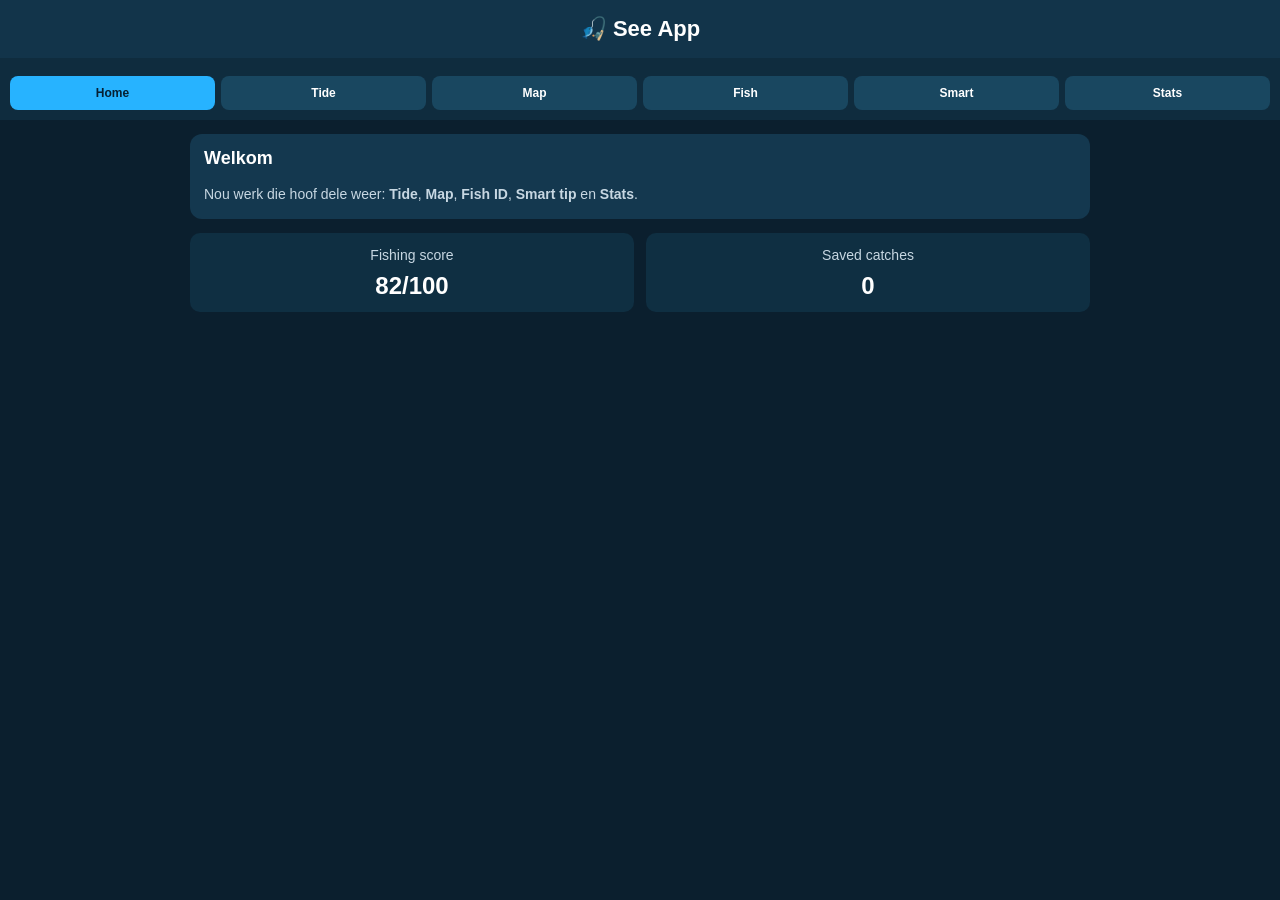
==== commit f314f916: "Update index.html" ====
--- a/index.html
+++ b/index.html
@@ -1,85 +1,428 @@
-<!DOCTYPE html>
-<html>
+
+<!DOCTYPE html><html lang="af">
 <head>
-<meta name="viewport" content="width=device-width, initial-scale=1.0">
-<title>Fishing PRO</title>
-
-<style>
-body{background:#07111f;color:white;font-family:Arial;margin:0;padding:10px;}
-.card{background:#0f1c2e;padding:12px;border-radius:12px;margin-bottom:12px;}
-button{padding:10px;width:100%;margin-top:8px;background:#47c7ff;border:none;border-radius:8px;font-weight:bold;}
-input,select{width:100%;padding:8px;margin-top:5px;border-radius:6px;border:none;}
-.photo-preview img{width:100%;max-height:240px;object-fit:cover;border-radius:12px;}
-</style>
-
+  <meta charset="UTF-8" />
+  <meta name="viewport" content="width=device-width, initial-scale=1.0" />
+  <title>See App Simple Fix</title>
+  <style>
+    body {
+      margin: 0;
+      font-family: Arial, sans-serif;
+      background: #0b1f2e;
+      color: white;
+    }
+    header {
+      background: #12344a;
+      padding: 16px;
+      text-align: center;
+      font-size: 22px;
+      font-weight: bold;
+      position: sticky;
+      top: 0;
+      z-index: 10;
+    }
+    nav {
+      display: grid;
+      grid-template-columns: repeat(6, 1fr);
+      gap: 6px;
+      padding: 10px;
+      background: #0f2c3e;
+      position: sticky;
+      top: 58px;
+      z-index: 9;
+    }
+    nav button {
+      padding: 10px 6px;
+      border: none;
+      border-radius: 8px;
+      background: #194760;
+      color: white;
+      font-size: 12px;
+      font-weight: bold;
+    }
+    nav button.active {
+      background: #27b3ff;
+      color: #062033;
+    }
+    .wrap {
+      padding: 14px;
+      max-width: 900px;
+      margin: 0 auto;
+      padding-bottom: 40px;
+    }
+    .screen {
+      display: none;
+    }
+    .screen.active {
+      display: block;
+    }
+    .card {
+      background: #14384f;
+      border-radius: 12px;
+      padding: 14px;
+      margin-bottom: 14px;
+    }
+    h2 {
+      margin-top: 0;
+      font-size: 18px;
+    }
+    select, input, button, textarea {
+      width: 100%;
+      padding: 10px;
+      margin-top: 8px;
+      border-radius: 8px;
+      border: none;
+      box-sizing: border-box;
+      font-size: 15px;
+    }
+    .action {
+      background: #27b3ff;
+      color: #062033;
+      font-weight: bold;
+    }
+    .small {
+      color: #c7d7e2;
+      font-size: 14px;
+      line-height: 1.5;
+    }
+    .item {
+      padding: 8px 0;
+      border-bottom: 1px solid rgba(255,255,255,0.1);
+    }
+    .item:last-child {
+      border-bottom: none;
+    }
+    .grid2 {
+      display: grid;
+      grid-template-columns: 1fr 1fr;
+      gap: 12px;
+    }
+    .stat {
+      background: #0f2f42;
+      border-radius: 10px;
+      padding: 12px;
+      text-align: center;
+    }
+    .big {
+      font-size: 24px;
+      font-weight: bold;
+      margin-top: 6px;
+    }
+    .mapbox {
+      position: relative;
+      width: 100%;
+      height: 340px;
+      border-radius: 12px;
+      overflow: hidden;
+      background: linear-gradient(180deg, #1a5a7a, #0b3043);
+    }
+    .land {
+      position: absolute;
+      left: 0;
+      top: 0;
+      width: 38%;
+      height: 100%;
+      background: #b99d73;
+      clip-path: polygon(0 0, 100% 0, 78% 18%, 85% 35%, 68% 55%, 80% 70%, 63% 100%, 0 100%);
+    }
+    .river {
+      position: absolute;
+      left: 24%;
+      top: 2%;
+      width: 14%;
+      height: 96%;
+      background: rgba(122, 218, 255, 0.6);
+      border-radius: 50px;
+      transform: rotate(5deg);
+    }
+    .marker {
+      position: absolute;
+      transform: translate(-50%, -50%);
+      background: #ffd15a;
+      color: #062033;
+      padding: 4px 8px;
+      border-radius: 20px;
+      font-size: 11px;
+      font-weight: bold;
+      white-space: nowrap;
+    }
+    .fishEmoji {
+      font-size: 70px;
+      text-align: center;
+      margin: 10px 0;
+    }
+    canvas {
+      width: 100%;
+      max-width: 100%;
+      background: #0f2f42;
+      border-radius: 12px;
+      display: block;
+    }
+    @media (max-width: 700px) {
+      nav {
+        grid-template-columns: repeat(3, 1fr);
+      }
+      .grid2 {
+        grid-template-columns: 1fr;
+      }
+    }
+  </style>
 </head>
 <body>
-
-<h2>🎣 Fishing PRO</h2>
-
-<div class="card">
-<h3>📷 Fish Helper</h3>
-
-<input type="file" accept="image/*" onchange="previewFishPhoto(event)">
-
-<div id="fishPhotoPreview" class="photo-preview">
-No photo selected
+  <header>🎣 See App</header>  <nav id="tabs">
+    <button class="active" onclick="openScreen('home', this)">Home</button>
+    <button onclick="openScreen('tide', this)">Tide</button>
+    <button onclick="openScreen('map', this)">Map</button>
+    <button onclick="openScreen('fish', this)">Fish</button>
+    <button onclick="openScreen('smart', this)">Smart</button>
+    <button onclick="openScreen('stats', this)">Stats</button>
+  </nav>  <div class="wrap">
+    <div id="home" class="screen active">
+      <div class="card">
+        <h2>Welkom</h2>
+        <div class="small">Nou werk die hoof dele weer: <strong>Tide</strong>, <strong>Map</strong>, <strong>Fish ID</strong>, <strong>Smart tip</strong> en <strong>Stats</strong>.</div>
+      </div>
+      <div class="grid2">
+        <div class="card stat">
+          <div class="small">Fishing score</div>
+          <div class="big" id="homeScore">--</div>
+        </div>
+        <div class="card stat">
+          <div class="small">Saved catches</div>
+          <div class="big" id="homeCatches">0</div>
+        </div>
+      </div>
+    </div><div id="tide" class="screen">
+  <div class="card">
+    <h2>Tide</h2>
+    <div class="small">Simple tide estimator volgens tyd van die dag.</div>
+    <button class="action" onclick="updateTide()">Refresh tide</button>
+    <div id="tideInfo" class="small" style="margin-top:12px;"></div>
+  </div>
 </div>
 
-<select id="fishMatchSelect"></select>
-
-<button onclick="showFish()">Identify</button>
-
-<div id="fishInfo"></div>
-
+<div id="map" class="screen">
+  <div class="card">
+    <h2>Stilbaai Map</h2>
+    <div class="mapbox">
+      <div class="land"></div>
+      <div class="river"></div>
+      <div class="marker" style="left:38%;top:36%;">Hawe mond</div>
+      <div class="marker" style="left:48%;top:45%;">Lappiesbaai</div>
+      <div class="marker" style="left:59%;top:58%;">Preekstoel</div>
+      <div class="marker" style="left:72%;top:72%;">Jongensfontein</div>
+      <div class="marker" style="left:64%;top:33%;">Morris Point</div>
+      <div class="marker" style="left:58%;top:40%;">Die Gat</div>
+    </div>
+  </div>
 </div>
 
-<script>
-
-// SIMPLE DB
-const fishDB=[
-{name:"Kob",key:"kob",min:60,bag:5,bait:"Chokka"},
-{name:"Yellowtail",key:"yellowtail",min:60,bag:10,bait:"Live bait"},
-{name:"Hottentot",key:"hottentot",min:22,bag:10,bait:"Red bait"},
-{name:"Shad",key:"shad",min:30,bag:4,bait:"Sardine"}
-];
-
-// LOAD DROPDOWN
-function loadFish(){
-fishMatchSelect.innerHTML=fishDB.map(f=>`
-<option value="${f.key}">${f.name}</option>
-`).join("");
-}
-
-// PREVIEW IMAGE
-function previewFishPhoto(event){
-const file=event.target.files[0];
-if(!file)return;
-
-const reader=new FileReader();
-reader.onload=function(e){
-fishPhotoPreview.innerHTML=`<img src="${e.target.result}">`;
-};
-reader.readAsDataURL(file);
-}
-
-// SHOW INFO
-function showFish(){
-const key=fishMatchSelect.value;
-const f=fishDB.find(x=>x.key===key);
-
-fishInfo.innerHTML=`
-<b>${f.name}</b><br>
-Min: ${f.min}cm<br>
-Bag: ${f.bag}<br>
-Bait: ${f.bait}
-`;
-}
-
-// INIT
-loadFish();
-
-</script>
-
-</body>
+<div id="fish" class="screen">
+  <div class="card">
+    <h2>Fish ID</h2>
+    <select id="fishSelect" onchange="showFish()">
+      <option>Kabeljou</option>
+      <option>Galjoen</option>
+      <option>Red Roman</option>
+      <option>Hottentot</option>
+      <option>Yellowtail</option>
+      <option>Elf</option>
+    </select>
+    <div id="fishEmoji" class="fishEmoji">🐟</div>
+    <div id="fishInfo" class="small"></div>
+  </div>
+</div>
+
+<div id="smart" class="screen">
+  <div class="card">
+    <h2>Smart</h2>
+    <div class="small">Gee ’n eenvoudige voorstel volgens tyd van die dag.</div>
+    <button class="action" onclick="showSmart()">Wys smart tip</button>
+    <div id="smartBox" class="small" style="margin-top:12px;"></div>
+  </div>
+</div>
+
+<div id="stats" class="screen">
+  <div class="card">
+    <h2>Catch Log</h2>
+    <input id="logFish" placeholder="Fish naam" />
+    <input id="logSize" type="number" placeholder="Size in cm" />
+    <button class="action" onclick="saveLog()">Save catch</button>
+    <div id="logList" class="small" style="margin-top:10px;"></div>
+  </div>
+  <div class="card">
+    <h2>Stats</h2>
+    <canvas id="statsChart" width="800" height="300"></canvas>
+  </div>
+</div>
+
+  </div>  <script>
+    const fishData = {
+      "Kabeljou": {
+        emoji: "🐟",
+        info: "Cape Kob | Min size: 60 cm | Bag: 5 | Bait: Chokka + sardine | Area: sandbanks en channels"
+      },
+      "Galjoen": {
+        emoji: "🐡",
+        info: "Galjoen | Min size: 35 cm | Bag: 2 | Bait: Mussel of red bait | Area: white water en rotse"
+      },
+      "Red Roman": {
+        emoji: "🐠",
+        info: "Red Roman | Min size: 30 cm | Bag: 5 | Bait: Squid | Area: diep rif"
+      },
+      "Hottentot": {
+        emoji: "🐟",
+        info: "Hottentot | Min size: 22 cm | Bag: 10 | Bait: Prawn of mussel | Area: vlak rif"
+      },
+      "Yellowtail": {
+        emoji: "🐠",
+        info: "Yellowtail | Min size: 60 cm | Bag: 10 | Bait: live bait of lure | Area: oop see"
+      },
+      "Elf": {
+        emoji: "🐟",
+        info: "Elf / Shad | Min size: 30 cm | Bag: 4 | Bait: Sardine of spoon | Area: mond en branders"
+      }
+    };
+
+    function openScreen(id, btn) {
+      document.querySelectorAll('.screen').forEach(screen => screen.classList.remove('active'));
+      document.getElementById(id).classList.add('active');
+      document.querySelectorAll('nav button').forEach(button => button.classList.remove('active'));
+      btn.classList.add('active');
+    }
+
+    function showFish() {
+      const fish = document.getElementById('fishSelect').value;
+      document.getElementById('fishEmoji').textContent = fishData[fish].emoji;
+      document.getElementById('fishInfo').textContent = fishData[fish].info;
+    }
+
+    function updateTide() {
+      const now = new Date();
+      const hour = now.getHours();
+      let state = '';
+      let next = '';
+
+      if (hour < 6) {
+        state = 'Rising tide';
+        next = 'High tide later this morning';
+      } else if (hour < 12) {
+        state = 'High tide window';
+        next = 'Dropping later';
+      } else if (hour < 18) {
+        state = 'Dropping tide';
+        next = 'Low tide towards evening';
+      } else {
+        state = 'Low tide window';
+        next = 'Rising again later tonight';
+      }
+
+      document.getElementById('tideInfo').innerHTML = '<strong>' + state + '</strong><br>' + next + '<br>Updated: ' + now.toLocaleTimeString();
+    }
+
+    function showSmart() {
+      const hour = new Date().getHours();
+      let text = '';
+      let score = 60;
+
+      if (hour < 8) {
+        text = 'Early morning: probeer spoon of sardine vir Elf by die mond.';
+        score = 82;
+      } else if (hour < 14) {
+        text = 'Midday: gaan dieper rif toe vir Roman met squid.';
+        score = 68;
+      } else if (hour < 19) {
+        text = 'Late afternoon: gooi chokka + sardine vir Kabeljou op sandbanke.';
+        score = 86;
+      } else {
+        text = 'Night session: fokus op Kabeljou in channels en vuil water.';
+        score = 74;
+      }
+
+      document.getElementById('smartBox').innerHTML = '<strong>Fishing score: ' + score + '/100</strong><br>' + text;
+      document.getElementById('homeScore').textContent = score + '/100';
+    }
+
+    function saveLog() {
+      const fish = document.getElementById('logFish').value.trim();
+      const size = document.getElementById('logSize').value.trim();
+      if (!fish || !size) return;
+
+      const logs = JSON.parse(localStorage.getItem('seeSimpleLogs') || '[]');
+      logs.unshift({ fish, size: Number(size) });
+      localStorage.setItem('seeSimpleLogs', JSON.stringify(logs));
+
+      document.getElementById('logFish').value = '';
+      document.getElementById('logSize').value = '';
+
+      renderLogs();
+      drawChart();
+      updateHomeCount();
+    }
+
+    function renderLogs() {
+      const logs = JSON.parse(localStorage.getItem('seeSimpleLogs') || '[]');
+      const box = document.getElementById('logList');
+      if (!logs.length) {
+        box.innerHTML = 'Nog geen catches gestoor nie.';
+        return;
+      }
+      box.innerHTML = logs.map(log => '<div class="item"><strong>' + log.fish + '</strong> — ' + log.size + ' cm</div>').join('');
+    }
+
+    function updateHomeCount() {
+      const logs = JSON.parse(localStorage.getItem('seeSimpleLogs') || '[]');
+      document.getElementById('homeCatches').textContent = logs.length;
+    }
+
+    function drawChart() {
+      const logs = JSON.parse(localStorage.getItem('seeSimpleLogs') || '[]');
+      const counts = {};
+      logs.forEach(log => {
+        counts[log.fish] = (counts[log.fish] || 0) + 1;
+      });
+
+      const canvas = document.getElementById('statsChart');
+      const ctx = canvas.getContext('2d');
+      ctx.clearRect(0, 0, canvas.width, canvas.height);
+
+      ctx.fillStyle = '#c7d7e2';
+      ctx.font = '18px Arial';
+      ctx.fillText('Catches per fish', 20, 30);
+
+      const keys = Object.keys(counts);
+      if (!keys.length) {
+        ctx.fillText('No data yet', 20, 70);
+        return;
+      }
+
+      const max = Math.max(...Object.values(counts));
+      const barWidth = 70;
+      const gap = 30;
+      const startX = 40;
+      const baseY = 250;
+
+      keys.forEach((key, i) => {
+        const value = counts[key];
+        const height = (value / max) * 140;
+        const x = startX + i * (barWidth + gap);
+        const y = baseY - height;
+
+        ctx.fillStyle = '#27b3ff';
+        ctx.fillRect(x, y, barWidth, height);
+
+        ctx.fillStyle = '#ffffff';
+        ctx.font = '14px Arial';
+        ctx.fillText(String(value), x + 28, y - 8);
+        ctx.fillText(key, x, baseY + 20);
+      });
+    }
+
+    showFish();
+    updateTide();
+    showSmart();
+    renderLogs();
+    drawChart();
+    updateHomeCount();
+  </script></body>
 </html>
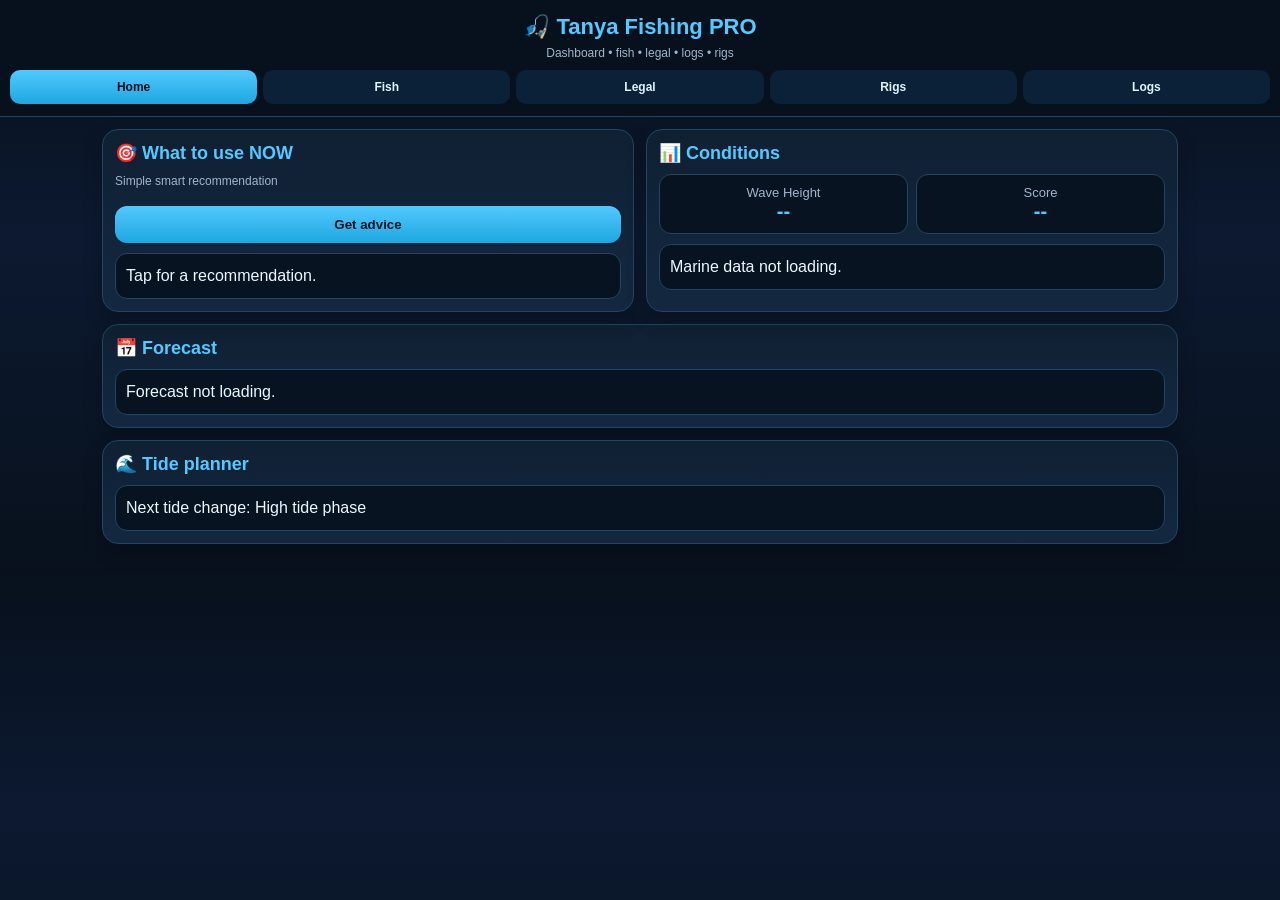
==== commit 47f2e905: "Update index.html" ====
--- a/index.html
+++ b/index.html
@@ -1,428 +1,456 @@
-
-<!DOCTYPE html><html lang="af">
+<!DOCTYPE html>
+<html lang="en">
 <head>
   <meta charset="UTF-8" />
   <meta name="viewport" content="width=device-width, initial-scale=1.0" />
-  <title>See App Simple Fix</title>
+  <title>Tanya Fishing PRO</title>
   <style>
-    body {
-      margin: 0;
-      font-family: Arial, sans-serif;
-      background: #0b1f2e;
-      color: white;
-    }
-    header {
-      background: #12344a;
-      padding: 16px;
-      text-align: center;
-      font-size: 22px;
-      font-weight: bold;
-      position: sticky;
-      top: 0;
-      z-index: 10;
-    }
-    nav {
-      display: grid;
-      grid-template-columns: repeat(6, 1fr);
-      gap: 6px;
-      padding: 10px;
-      background: #0f2c3e;
-      position: sticky;
-      top: 58px;
-      z-index: 9;
-    }
-    nav button {
-      padding: 10px 6px;
-      border: none;
-      border-radius: 8px;
-      background: #194760;
-      color: white;
-      font-size: 12px;
-      font-weight: bold;
-    }
-    nav button.active {
-      background: #27b3ff;
-      color: #062033;
-    }
-    .wrap {
-      padding: 14px;
-      max-width: 900px;
-      margin: 0 auto;
-      padding-bottom: 40px;
-    }
-    .screen {
-      display: none;
-    }
-    .screen.active {
-      display: block;
-    }
-    .card {
-      background: #14384f;
-      border-radius: 12px;
-      padding: 14px;
-      margin-bottom: 14px;
-    }
-    h2 {
-      margin-top: 0;
-      font-size: 18px;
-    }
-    select, input, button, textarea {
-      width: 100%;
-      padding: 10px;
-      margin-top: 8px;
-      border-radius: 8px;
-      border: none;
-      box-sizing: border-box;
-      font-size: 15px;
-    }
-    .action {
-      background: #27b3ff;
-      color: #062033;
-      font-weight: bold;
-    }
-    .small {
-      color: #c7d7e2;
-      font-size: 14px;
-      line-height: 1.5;
-    }
-    .item {
-      padding: 8px 0;
-      border-bottom: 1px solid rgba(255,255,255,0.1);
-    }
-    .item:last-child {
-      border-bottom: none;
-    }
-    .grid2 {
-      display: grid;
-      grid-template-columns: 1fr 1fr;
-      gap: 12px;
-    }
-    .stat {
-      background: #0f2f42;
-      border-radius: 10px;
-      padding: 12px;
-      text-align: center;
-    }
-    .big {
-      font-size: 24px;
-      font-weight: bold;
-      margin-top: 6px;
-    }
-    .mapbox {
-      position: relative;
-      width: 100%;
-      height: 340px;
-      border-radius: 12px;
-      overflow: hidden;
-      background: linear-gradient(180deg, #1a5a7a, #0b3043);
-    }
-    .land {
-      position: absolute;
-      left: 0;
-      top: 0;
-      width: 38%;
-      height: 100%;
-      background: #b99d73;
-      clip-path: polygon(0 0, 100% 0, 78% 18%, 85% 35%, 68% 55%, 80% 70%, 63% 100%, 0 100%);
-    }
-    .river {
-      position: absolute;
-      left: 24%;
-      top: 2%;
-      width: 14%;
-      height: 96%;
-      background: rgba(122, 218, 255, 0.6);
-      border-radius: 50px;
-      transform: rotate(5deg);
-    }
-    .marker {
-      position: absolute;
-      transform: translate(-50%, -50%);
-      background: #ffd15a;
-      color: #062033;
-      padding: 4px 8px;
-      border-radius: 20px;
-      font-size: 11px;
-      font-weight: bold;
-      white-space: nowrap;
-    }
-    .fishEmoji {
-      font-size: 70px;
-      text-align: center;
-      margin: 10px 0;
-    }
-    canvas {
-      width: 100%;
-      max-width: 100%;
-      background: #0f2f42;
-      border-radius: 12px;
-      display: block;
-    }
-    @media (max-width: 700px) {
-      nav {
-        grid-template-columns: repeat(3, 1fr);
-      }
-      .grid2 {
-        grid-template-columns: 1fr;
-      }
+    :root{
+      --bg:#08111d;
+      --panel:#102033;
+      --panel2:#132840;
+      --line:#214563;
+      --text:#eef7ff;
+      --muted:#9fb6cc;
+      --accent:#52c9ff;
+      --accent2:#1ea7df;
+      --good:#35d07f;
+      --bad:#ff6666;
+    }
+    *{box-sizing:border-box}
+    body{
+      margin:0;
+      font-family:Arial,Helvetica,sans-serif;
+      background:linear-gradient(180deg,#07101c,#0c1930 42%,#08111d);
+      color:var(--text);
+    }
+    header{
+      position:sticky; top:0; z-index:50;
+      background:rgba(8,17,29,.97);
+      border-bottom:1px solid var(--line);
+      padding:14px 10px 12px;
+    }
+    header h1{
+      margin:0;
+      font-size:22px;
+      color:var(--accent);
+      text-align:center;
+    }
+    header p{
+      margin:6px 0 0;
+      text-align:center;
+      color:var(--muted);
+      font-size:12px;
+    }
+    .tabs{
+      display:grid;
+      grid-template-columns:repeat(5,1fr);
+      gap:6px;
+      margin-top:10px;
+    }
+    .tab-btn{
+      border:none;
+      border-radius:10px;
+      padding:10px 6px;
+      background:#0a2138;
+      color:#dff4ff;
+      font-weight:700;
+      font-size:12px;
+    }
+    .tab-btn.active{
+      background:linear-gradient(180deg,var(--accent),var(--accent2));
+      color:#03121d;
+    }
+    .container{padding:12px;max-width:1100px;margin:0 auto}
+    .tab{display:none}
+    .tab.active{display:block}
+    .grid{
+      display:grid;
+      grid-template-columns:repeat(auto-fit,minmax(280px,1fr));
+      gap:12px;
+    }
+    .card{
+      background:linear-gradient(180deg,var(--panel),var(--panel2));
+      border:1px solid var(--line);
+      border-radius:16px;
+      padding:12px;
+      margin-bottom:12px;
+      box-shadow:0 8px 20px rgba(0,0,0,.22);
+    }
+    h2{margin:0 0 10px;color:var(--accent);font-size:18px}
+    .sub{color:var(--muted);font-size:12px;margin-bottom:10px}
+    label{display:block;margin:8px 0 6px;color:var(--muted);font-size:13px}
+    input,select,textarea{
+      width:100%;
+      padding:10px 12px;
+      border-radius:10px;
+      border:1px solid var(--line);
+      background:#081321;
+      color:var(--text);
+      outline:none;
+    }
+    textarea{min-height:80px;resize:vertical}
+    button.main{
+      width:100%;
+      padding:11px 12px;
+      margin-top:8px;
+      border:none;
+      border-radius:12px;
+      background:linear-gradient(180deg,var(--accent),var(--accent2));
+      color:#04131f;
+      font-weight:700;
+      cursor:pointer;
+    }
+    .result{
+      margin-top:10px;
+      padding:10px;
+      border-radius:12px;
+      background:#081321;
+      border:1px solid var(--line);
+      line-height:1.5;
+    }
+    .metric{
+      background:#081321;
+      border:1px solid var(--line);
+      border-radius:12px;
+      padding:10px;
+      text-align:center;
+    }
+    .metric .big{
+      font-size:20px;
+      font-weight:700;
+      color:var(--accent);
+    }
+    .small-grid{
+      display:grid;
+      grid-template-columns:1fr 1fr;
+      gap:8px;
+    }
+    .badge{
+      display:inline-block;
+      padding:4px 8px;
+      border-radius:999px;
+      background:#0b2943;
+      border:1px solid #1e547f;
+      color:#dff5ff;
+      font-size:12px;
+      margin:3px 5px 0 0;
+    }
+    .fish-item,.log-item{
+      border-bottom:1px solid rgba(255,255,255,.08);
+      padding:10px 0;
+    }
+    .fish-item:last-child,.log-item:last-child{border-bottom:none}
+    .fish-name{font-size:16px;font-weight:700;color:#dff6ff}
+    .muted{color:var(--muted);font-size:13px}
+    .good{color:var(--good);font-weight:700}
+    .bad{color:var(--bad);font-weight:700}
+    .gallery-grid,.rig-grid{
+      display:grid;
+      grid-template-columns:repeat(auto-fit,minmax(220px,1fr));
+      gap:12px;
+    }
+    .gallery-card,.rig-card{
+      background:#091525;
+      border:1px solid var(--line);
+      border-radius:14px;
+      padding:12px;
+    }
+    .gallery-art{
+      height:120px;
+      border-radius:12px;
+      border:1px solid #18344e;
+      background:radial-gradient(circle at top,#17456b,#0a1728 65%);
+      display:flex;
+      align-items:center;
+      justify-content:center;
+      font-size:42px;
+      margin-bottom:10px;
+    }
+    .rig-svg-wrap{
+      width:100%;
+      overflow:auto;
+      background:#06101d;
+      border:1px solid #18344e;
+      border-radius:12px;
+      padding:8px;
+      margin:10px 0;
+    }
+    .rig-svg{width:100%;min-width:520px;height:180px;display:block}
+    @media (max-width:700px){
+      .tabs{grid-template-columns:repeat(3,1fr)}
+      .small-grid{grid-template-columns:1fr}
     }
   </style>
 </head>
 <body>
-  <header>🎣 See App</header>  <nav id="tabs">
-    <button class="active" onclick="openScreen('home', this)">Home</button>
-    <button onclick="openScreen('tide', this)">Tide</button>
-    <button onclick="openScreen('map', this)">Map</button>
-    <button onclick="openScreen('fish', this)">Fish</button>
-    <button onclick="openScreen('smart', this)">Smart</button>
-    <button onclick="openScreen('stats', this)">Stats</button>
-  </nav>  <div class="wrap">
-    <div id="home" class="screen active">
-      <div class="card">
-        <h2>Welkom</h2>
-        <div class="small">Nou werk die hoof dele weer: <strong>Tide</strong>, <strong>Map</strong>, <strong>Fish ID</strong>, <strong>Smart tip</strong> en <strong>Stats</strong>.</div>
-      </div>
-      <div class="grid2">
-        <div class="card stat">
-          <div class="small">Fishing score</div>
-          <div class="big" id="homeScore">--</div>
-        </div>
-        <div class="card stat">
-          <div class="small">Saved catches</div>
-          <div class="big" id="homeCatches">0</div>
-        </div>
-      </div>
-    </div><div id="tide" class="screen">
-  <div class="card">
-    <h2>Tide</h2>
-    <div class="small">Simple tide estimator volgens tyd van die dag.</div>
-    <button class="action" onclick="updateTide()">Refresh tide</button>
-    <div id="tideInfo" class="small" style="margin-top:12px;"></div>
+  <header>
+    <h1>🎣 Tanya Fishing PRO</h1>
+    <p>Dashboard • fish • legal • logs • rigs</p>
+    <div class="tabs">
+      <button class="tab-btn active" onclick="showTab('home', this)">Home</button>
+      <button class="tab-btn" onclick="showTab('fish', this)">Fish</button>
+      <button class="tab-btn" onclick="showTab('legal', this)">Legal</button>
+      <button class="tab-btn" onclick="showTab('rigs', this)">Rigs</button>
+      <button class="tab-btn" onclick="showTab('logs', this)">Logs</button>
+    </div>
+  </header>
+
+  <div class="container">
+
+    <section id="home" class="tab active">
+      <div class="grid">
+        <div class="card">
+          <h2>🎯 What to use NOW</h2>
+          <div class="sub">Simple smart recommendation</div>
+          <button class="main" onclick="smart()">Get advice</button>
+          <div id="ai" class="result">Tap for a recommendation.</div>
+        </div>
+
+        <div class="card">
+          <h2>📊 Conditions</h2>
+          <div class="small-grid">
+            <div class="metric">
+              <div class="muted">Wave Height</div>
+              <div class="big" id="waveHeight">--</div>
+            </div>
+            <div class="metric">
+              <div class="muted">Score</div>
+              <div class="big" id="score">--</div>
+            </div>
+          </div>
+          <div id="scoreText" class="result">Loading...</div>
+        </div>
+      </div>
+
+      <div class="card">
+        <h2>📅 Forecast</h2>
+        <div id="forecast" class="result">Loading forecast...</div>
+      </div>
+
+      <div class="card">
+        <h2>🌊 Tide planner</h2>
+        <div id="tide" class="result"></div>
+      </div>
+    </section>
+
+    <section id="fish" class="tab">
+      <div class="card">
+        <h2>🐟 Fish Gallery</h2>
+        <div id="gallery" class="gallery-grid"></div>
+      </div>
+
+      <div class="card">
+        <h2>🐟 Fish Database</h2>
+        <input id="search" placeholder="Search fish..." oninput="renderFish()">
+        <div id="fishList"></div>
+      </div>
+    </section>
+
+    <section id="legal" class="tab">
+      <div class="card">
+        <h2>⚖️ Legal Checker</h2>
+        <label>Species</label>
+        <select id="species"></select>
+        <label>Size (cm)</label>
+        <input id="size" type="number" placeholder="Enter size cm">
+        <button class="main" onclick="check()">Check</button>
+        <div id="legalResult" class="result">Choose species and enter size.</div>
+      </div>
+    </section>
+
+    <section id="rigs" class="tab">
+      <div class="card">
+        <h2>🪝 Rigs</h2>
+        <div id="rigList" class="rig-grid"></div>
+      </div>
+    </section>
+
+    <section id="logs" class="tab">
+      <div class="card">
+        <h2>📝 Session Log</h2>
+        <label>Date</label>
+        <input id="date" type="date">
+        <label>Spot</label>
+        <input id="spot" placeholder="Spot">
+        <label>Species</label>
+        <input id="sp" placeholder="Species">
+        <label>Notes</label>
+        <textarea id="notes" placeholder="Notes"></textarea>
+        <button class="main" onclick="saveLog()">Save</button>
+        <div id="logs"></div>
+      </div>
+    </section>
+
   </div>
-</div>
-
-<div id="map" class="screen">
-  <div class="card">
-    <h2>Stilbaai Map</h2>
-    <div class="mapbox">
-      <div class="land"></div>
-      <div class="river"></div>
-      <div class="marker" style="left:38%;top:36%;">Hawe mond</div>
-      <div class="marker" style="left:48%;top:45%;">Lappiesbaai</div>
-      <div class="marker" style="left:59%;top:58%;">Preekstoel</div>
-      <div class="marker" style="left:72%;top:72%;">Jongensfontein</div>
-      <div class="marker" style="left:64%;top:33%;">Morris Point</div>
-      <div class="marker" style="left:58%;top:40%;">Die Gat</div>
-    </div>
-  </div>
-</div>
-
-<div id="fish" class="screen">
-  <div class="card">
-    <h2>Fish ID</h2>
-    <select id="fishSelect" onchange="showFish()">
-      <option>Kabeljou</option>
-      <option>Galjoen</option>
-      <option>Red Roman</option>
-      <option>Hottentot</option>
-      <option>Yellowtail</option>
-      <option>Elf</option>
-    </select>
-    <div id="fishEmoji" class="fishEmoji">🐟</div>
-    <div id="fishInfo" class="small"></div>
-  </div>
-</div>
-
-<div id="smart" class="screen">
-  <div class="card">
-    <h2>Smart</h2>
-    <div class="small">Gee ’n eenvoudige voorstel volgens tyd van die dag.</div>
-    <button class="action" onclick="showSmart()">Wys smart tip</button>
-    <div id="smartBox" class="small" style="margin-top:12px;"></div>
-  </div>
-</div>
-
-<div id="stats" class="screen">
-  <div class="card">
-    <h2>Catch Log</h2>
-    <input id="logFish" placeholder="Fish naam" />
-    <input id="logSize" type="number" placeholder="Size in cm" />
-    <button class="action" onclick="saveLog()">Save catch</button>
-    <div id="logList" class="small" style="margin-top:10px;"></div>
-  </div>
-  <div class="card">
-    <h2>Stats</h2>
-    <canvas id="statsChart" width="800" height="300"></canvas>
-  </div>
-</div>
-
-  </div>  <script>
-    const fishData = {
-      "Kabeljou": {
-        emoji: "🐟",
-        info: "Cape Kob | Min size: 60 cm | Bag: 5 | Bait: Chokka + sardine | Area: sandbanks en channels"
-      },
-      "Galjoen": {
-        emoji: "🐡",
-        info: "Galjoen | Min size: 35 cm | Bag: 2 | Bait: Mussel of red bait | Area: white water en rotse"
-      },
-      "Red Roman": {
-        emoji: "🐠",
-        info: "Red Roman | Min size: 30 cm | Bag: 5 | Bait: Squid | Area: diep rif"
-      },
-      "Hottentot": {
-        emoji: "🐟",
-        info: "Hottentot | Min size: 22 cm | Bag: 10 | Bait: Prawn of mussel | Area: vlak rif"
-      },
-      "Yellowtail": {
-        emoji: "🐠",
-        info: "Yellowtail | Min size: 60 cm | Bag: 10 | Bait: live bait of lure | Area: oop see"
-      },
-      "Elf": {
-        emoji: "🐟",
-        info: "Elf / Shad | Min size: 30 cm | Bag: 4 | Bait: Sardine of spoon | Area: mond en branders"
-      }
-    };
-
-    function openScreen(id, btn) {
-      document.querySelectorAll('.screen').forEach(screen => screen.classList.remove('active'));
-      document.getElementById(id).classList.add('active');
-      document.querySelectorAll('nav button').forEach(button => button.classList.remove('active'));
-      btn.classList.add('active');
-    }
-
-    function showFish() {
-      const fish = document.getElementById('fishSelect').value;
-      document.getElementById('fishEmoji').textContent = fishData[fish].emoji;
-      document.getElementById('fishInfo').textContent = fishData[fish].info;
-    }
-
-    function updateTide() {
-      const now = new Date();
-      const hour = now.getHours();
-      let state = '';
-      let next = '';
-
-      if (hour < 6) {
-        state = 'Rising tide';
-        next = 'High tide later this morning';
-      } else if (hour < 12) {
-        state = 'High tide window';
-        next = 'Dropping later';
-      } else if (hour < 18) {
-        state = 'Dropping tide';
-        next = 'Low tide towards evening';
-      } else {
-        state = 'Low tide window';
-        next = 'Rising again later tonight';
-      }
-
-      document.getElementById('tideInfo').innerHTML = '<strong>' + state + '</strong><br>' + next + '<br>Updated: ' + now.toLocaleTimeString();
-    }
-
-    function showSmart() {
-      const hour = new Date().getHours();
-      let text = '';
-      let score = 60;
-
-      if (hour < 8) {
-        text = 'Early morning: probeer spoon of sardine vir Elf by die mond.';
-        score = 82;
-      } else if (hour < 14) {
-        text = 'Midday: gaan dieper rif toe vir Roman met squid.';
-        score = 68;
-      } else if (hour < 19) {
-        text = 'Late afternoon: gooi chokka + sardine vir Kabeljou op sandbanke.';
-        score = 86;
-      } else {
-        text = 'Night session: fokus op Kabeljou in channels en vuil water.';
-        score = 74;
-      }
-
-      document.getElementById('smartBox').innerHTML = '<strong>Fishing score: ' + score + '/100</strong><br>' + text;
-      document.getElementById('homeScore').textContent = score + '/100';
-    }
-
-    function saveLog() {
-      const fish = document.getElementById('logFish').value.trim();
-      const size = document.getElementById('logSize').value.trim();
-      if (!fish || !size) return;
-
-      const logs = JSON.parse(localStorage.getItem('seeSimpleLogs') || '[]');
-      logs.unshift({ fish, size: Number(size) });
-      localStorage.setItem('seeSimpleLogs', JSON.stringify(logs));
-
-      document.getElementById('logFish').value = '';
-      document.getElementById('logSize').value = '';
-
+
+  <script>
+    const fish = [
+      {name:"Kob",emoji:"🐟",min:60,bag:5,bait:"Chokka",rig:"Running sinker",notes:"Good in gullies and dusk."},
+      {name:"Yellowtail",emoji:"🐠",min:60,bag:10,bait:"Live bait",rig:"Drift rig",notes:"Best offshore around birds."},
+      {name:"Hottentot",emoji:"🐟",min:22,bag:10,bait:"Red bait",rig:"Small paternoster",notes:"Shallow reef fish."},
+      {name:"Shad",emoji:"🐟",min:30,bag:4,bait:"Sardine",rig:"Spinning trace",notes:"Fast retrieve predator."},
+      {name:"Geelbek",emoji:"🐟",min:60,bag:5,bait:"Sardine",rig:"Drift rig",notes:"Great in low light."},
+      {name:"Red Roman",emoji:"🐟",min:30,bag:5,bait:"Chokka",rig:"Double paternoster",notes:"Classic reef species."}
+    ];
+
+    const rigs = [
+      {id:"kobrig",name:"Kob Running Sinker",hooks:"6/0–8/0",leader:"80–120cm",sinker:"4–6oz",bait:"Chokka + Sardine"},
+      {id:"yellowtailrig",name:"Yellowtail Drift Rig",hooks:"6/0–9/0",leader:"100–150cm",sinker:"Light / none",bait:"Live bait"},
+      {id:"romanrig",name:"Roman Double Paternoster",hooks:"2 x 3/0–5/0",leader:"80–100cm",sinker:"6–8oz",bait:"Chokka"},
+      {id:"shadrig",name:"Shad Spinning Trace",hooks:"Treble / lure",leader:"40–60cm",sinker:"None",bait:"Spoon / plug"}
+    ];
+
+    function showTab(id, btn){
+      document.querySelectorAll(".tab").forEach(t => t.classList.remove("active"));
+      document.querySelectorAll(".tab-btn").forEach(b => b.classList.remove("active"));
+      document.getElementById(id).classList.add("active");
+      btn.classList.add("active");
+    }
+
+    species.innerHTML = fish.map(f => `<option>${f.name}</option>`).join("");
+
+    function renderGallery(){
+      gallery.innerHTML = fish.map(f => `
+        <div class="gallery-card">
+          <div class="gallery-art">${f.emoji}</div>
+          <div class="fish-name">${f.name}</div>
+          <div><span class="badge">Min ${f.min}cm</span><span class="badge">Bag ${f.bag}</span></div>
+          <div class="muted">Bait: ${f.bait}</div>
+        </div>
+      `).join("");
+    }
+
+    function renderFish(){
+      const q = search.value.toLowerCase();
+      fishList.innerHTML = fish.filter(f => f.name.toLowerCase().includes(q) || f.bait.toLowerCase().includes(q) || f.rig.toLowerCase().includes(q)).map(f => `
+        <div class="fish-item">
+          <div class="fish-name">${f.emoji} ${f.name}</div>
+          <div><span class="badge">Min ${f.min}cm</span><span class="badge">Bag ${f.bag}</span></div>
+          <div class="muted"><strong>Bait:</strong> ${f.bait}</div>
+          <div class="muted"><strong>Rig:</strong> ${f.rig}</div>
+          <div class="muted"><strong>Notes:</strong> ${f.notes}</div>
+        </div>
+      `).join("");
+    }
+
+    function check(){
+      const f = fish.find(x => x.name === species.value);
+      legalResult.innerHTML = size.value >= f.min
+        ? `<span class="good">✅ Legal size</span><br>${f.name}<br>Bag limit: ${f.bag}`
+        : `<span class="bad">❌ Too small</span><br>${f.name}<br>Minimum: ${f.min}cm`;
+    }
+
+    let logsData = JSON.parse(localStorage.getItem("logs") || "[]");
+
+    function saveLog(){
+      logsData.unshift({
+        date:date.value,
+        spot:spot.value,
+        species:sp.value,
+        notes:notes.value
+      });
+      localStorage.setItem("logs", JSON.stringify(logsData));
       renderLogs();
-      drawChart();
-      updateHomeCount();
-    }
-
-    function renderLogs() {
-      const logs = JSON.parse(localStorage.getItem('seeSimpleLogs') || '[]');
-      const box = document.getElementById('logList');
-      if (!logs.length) {
-        box.innerHTML = 'Nog geen catches gestoor nie.';
-        return;
-      }
-      box.innerHTML = logs.map(log => '<div class="item"><strong>' + log.fish + '</strong> — ' + log.size + ' cm</div>').join('');
-    }
-
-    function updateHomeCount() {
-      const logs = JSON.parse(localStorage.getItem('seeSimpleLogs') || '[]');
-      document.getElementById('homeCatches').textContent = logs.length;
-    }
-
-    function drawChart() {
-      const logs = JSON.parse(localStorage.getItem('seeSimpleLogs') || '[]');
-      const counts = {};
-      logs.forEach(log => {
-        counts[log.fish] = (counts[log.fish] || 0) + 1;
+      spot.value = "";
+      sp.value = "";
+      notes.value = "";
+    }
+
+    function del(i){
+      logsData.splice(i,1);
+      localStorage.setItem("logs", JSON.stringify(logsData));
+      renderLogs();
+    }
+
+    function renderLogs(){
+      logs.innerHTML = logsData.length ? logsData.map((l,i) => `
+        <div class="log-item">
+          <div><strong>${l.date}</strong> — ${l.spot}</div>
+          <div class="muted">${l.species}</div>
+          <div class="muted">${l.notes || ""}</div>
+          <button class="main" onclick="del(${i})">Delete</button>
+        </div>
+      `).join("") : `<div class="result">No logs yet.</div>`;
+    }
+
+    function smart(){
+      const f = fish[Math.floor(Math.random() * fish.length)];
+      ai.innerHTML = `Try target: <strong>${f.name}</strong><br>Bait: ${f.bait}<br>Rig: ${f.rig}`;
+    }
+
+    function sketchSVG(name){
+      if(name.includes("Kob")) return `
+        <div class="rig-svg-wrap"><svg viewBox="0 0 600 180" class="rig-svg">
+          <line x1="80" y1="20" x2="80" y2="150" stroke="cyan" stroke-width="3"/>
+          <line x1="80" y1="90" x2="240" y2="90" stroke="white" stroke-width="2"/>
+          <polygon points="80,150 60,175 100,175" fill="yellow"/>
+          <text x="250" y="90" fill="white">Hook</text>
+        </svg></div>`;
+      if(name.includes("Yellowtail")) return `
+        <div class="rig-svg-wrap"><svg viewBox="0 0 600 180" class="rig-svg">
+          <line x1="60" y1="90" x2="300" y2="90" stroke="cyan" stroke-width="3"/>
+          <circle cx="300" cy="90" r="5" fill="yellow"/>
+          <line x1="300" y1="90" x2="500" y2="90" stroke="white" stroke-width="2"/>
+          <text x="510" y="90" fill="white">Hook</text>
+        </svg></div>`;
+      return `
+        <div class="rig-svg-wrap"><svg viewBox="0 0 600 180" class="rig-svg">
+          <line x1="100" y1="20" x2="100" y2="150" stroke="cyan" stroke-width="3"/>
+          <line x1="100" y1="80" x2="230" y2="80" stroke="white" stroke-width="2"/>
+          <line x1="100" y1="110" x2="230" y2="110" stroke="white" stroke-width="2"/>
+          <polygon points="100,150 80,175 120,175" fill="yellow"/>
+        </svg></div>`;
+    }
+
+    function toggleRig(id){
+      const el = document.getElementById(id);
+      el.style.display = el.style.display === "none" ? "block" : "none";
+    }
+
+    function renderRigs(){
+      rigList.innerHTML = rigs.map(r => `
+        <div class="rig-card">
+          <div class="fish-name">${r.name}</div>
+          <div class="muted">Hooks: ${r.hooks}</div>
+          <div class="muted">Leader: ${r.leader}</div>
+          <div class="muted">Sinker: ${r.sinker}</div>
+          <div class="muted">Bait: ${r.bait}</div>
+          <button class="main" onclick="toggleRig('${r.id}')">Open rig</button>
+          <div id="${r.id}" style="display:none;">${sketchSVG(r.name)}</div>
+        </div>
+      `).join("");
+    }
+
+    fetch("https://api.open-meteo.com/v1/forecast?latitude=-34.37&longitude=21.42&daily=temperature_2m_max,wind_speed_10m_max&timezone=auto")
+      .then(r => r.json())
+      .then(d => {
+        forecast.innerHTML = d.daily.time.slice(0,3).map((day,i) =>
+          `${day}<br>Temp: ${d.daily.temperature_2m_max[i]}°C<br>Wind: ${d.daily.wind_speed_10m_max[i]} km/h<br><br>`
+        ).join("");
+      })
+      .catch(() => forecast.innerHTML = "Forecast not loading.");
+
+    fetch("https://marine-api.open-meteo.com/v1/marine?latitude=-34.37&longitude=21.42&current=wave_height")
+      .then(r => r.json())
+      .then(d => {
+        const h = d.current.wave_height;
+        waveHeight.textContent = h + "m";
+        const scoreVal = h < 1.5 ? 82 : h < 2 ? 64 : 38;
+        score.textContent = scoreVal + "/100";
+        scoreText.innerHTML = scoreVal >= 70 ? "🔥 Good fishing conditions" : "⚠️ Average conditions";
+      })
+      .catch(() => {
+        scoreText.innerHTML = "Marine data not loading.";
       });
 
-      const canvas = document.getElementById('statsChart');
-      const ctx = canvas.getContext('2d');
-      ctx.clearRect(0, 0, canvas.width, canvas.height);
-
-      ctx.fillStyle = '#c7d7e2';
-      ctx.font = '18px Arial';
-      ctx.fillText('Catches per fish', 20, 30);
-
-      const keys = Object.keys(counts);
-      if (!keys.length) {
-        ctx.fillText('No data yet', 20, 70);
-        return;
-      }
-
-      const max = Math.max(...Object.values(counts));
-      const barWidth = 70;
-      const gap = 30;
-      const startX = 40;
-      const baseY = 250;
-
-      keys.forEach((key, i) => {
-        const value = counts[key];
-        const height = (value / max) * 140;
-        const x = startX + i * (barWidth + gap);
-        const y = baseY - height;
-
-        ctx.fillStyle = '#27b3ff';
-        ctx.fillRect(x, y, barWidth, height);
-
-        ctx.fillStyle = '#ffffff';
-        ctx.font = '14px Arial';
-        ctx.fillText(String(value), x + 28, y - 8);
-        ctx.fillText(key, x, baseY + 20);
-      });
-    }
-
-    showFish();
-    updateTide();
-    showSmart();
+    const hr = new Date().getHours();
+    tide.innerHTML = hr % 2 === 0 ? "Next tide change: High tide phase" : "Next tide change: Low tide phase";
+
+    renderGallery();
+    renderFish();
     renderLogs();
-    drawChart();
-    updateHomeCount();
-  </script></body>
+    renderRigs();
+  </script>
+</body>
 </html>
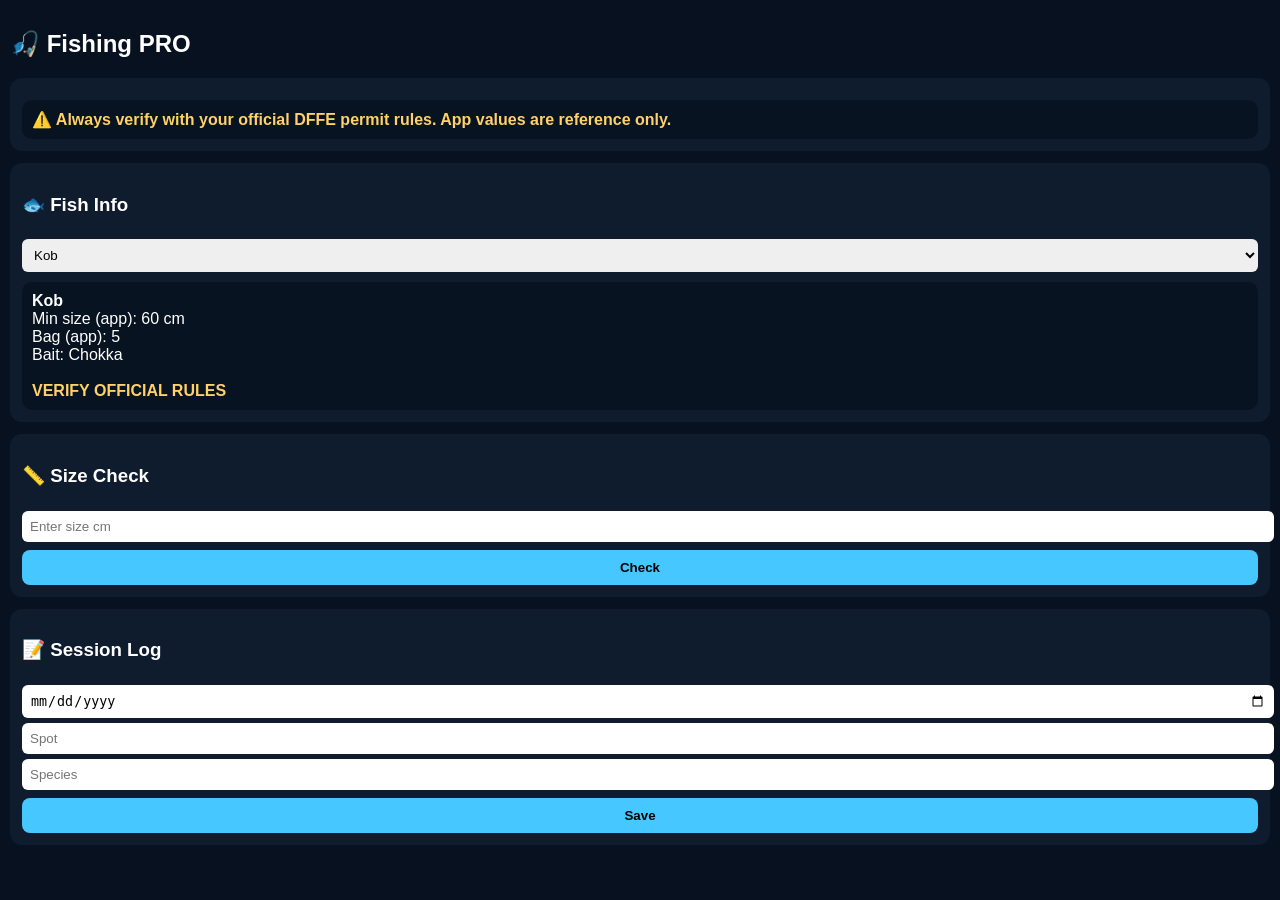
==== commit 18bcd0f4: "Update index.html" ====
--- a/index.html
+++ b/index.html
@@ -1,456 +1,122 @@
 <!DOCTYPE html>
-<html lang="en">
+<html>
 <head>
-  <meta charset="UTF-8" />
-  <meta name="viewport" content="width=device-width, initial-scale=1.0" />
-  <title>Tanya Fishing PRO</title>
-  <style>
-    :root{
-      --bg:#08111d;
-      --panel:#102033;
-      --panel2:#132840;
-      --line:#214563;
-      --text:#eef7ff;
-      --muted:#9fb6cc;
-      --accent:#52c9ff;
-      --accent2:#1ea7df;
-      --good:#35d07f;
-      --bad:#ff6666;
-    }
-    *{box-sizing:border-box}
-    body{
-      margin:0;
-      font-family:Arial,Helvetica,sans-serif;
-      background:linear-gradient(180deg,#07101c,#0c1930 42%,#08111d);
-      color:var(--text);
-    }
-    header{
-      position:sticky; top:0; z-index:50;
-      background:rgba(8,17,29,.97);
-      border-bottom:1px solid var(--line);
-      padding:14px 10px 12px;
-    }
-    header h1{
-      margin:0;
-      font-size:22px;
-      color:var(--accent);
-      text-align:center;
-    }
-    header p{
-      margin:6px 0 0;
-      text-align:center;
-      color:var(--muted);
-      font-size:12px;
-    }
-    .tabs{
-      display:grid;
-      grid-template-columns:repeat(5,1fr);
-      gap:6px;
-      margin-top:10px;
-    }
-    .tab-btn{
-      border:none;
-      border-radius:10px;
-      padding:10px 6px;
-      background:#0a2138;
-      color:#dff4ff;
-      font-weight:700;
-      font-size:12px;
-    }
-    .tab-btn.active{
-      background:linear-gradient(180deg,var(--accent),var(--accent2));
-      color:#03121d;
-    }
-    .container{padding:12px;max-width:1100px;margin:0 auto}
-    .tab{display:none}
-    .tab.active{display:block}
-    .grid{
-      display:grid;
-      grid-template-columns:repeat(auto-fit,minmax(280px,1fr));
-      gap:12px;
-    }
-    .card{
-      background:linear-gradient(180deg,var(--panel),var(--panel2));
-      border:1px solid var(--line);
-      border-radius:16px;
-      padding:12px;
-      margin-bottom:12px;
-      box-shadow:0 8px 20px rgba(0,0,0,.22);
-    }
-    h2{margin:0 0 10px;color:var(--accent);font-size:18px}
-    .sub{color:var(--muted);font-size:12px;margin-bottom:10px}
-    label{display:block;margin:8px 0 6px;color:var(--muted);font-size:13px}
-    input,select,textarea{
-      width:100%;
-      padding:10px 12px;
-      border-radius:10px;
-      border:1px solid var(--line);
-      background:#081321;
-      color:var(--text);
-      outline:none;
-    }
-    textarea{min-height:80px;resize:vertical}
-    button.main{
-      width:100%;
-      padding:11px 12px;
-      margin-top:8px;
-      border:none;
-      border-radius:12px;
-      background:linear-gradient(180deg,var(--accent),var(--accent2));
-      color:#04131f;
-      font-weight:700;
-      cursor:pointer;
-    }
-    .result{
-      margin-top:10px;
-      padding:10px;
-      border-radius:12px;
-      background:#081321;
-      border:1px solid var(--line);
-      line-height:1.5;
-    }
-    .metric{
-      background:#081321;
-      border:1px solid var(--line);
-      border-radius:12px;
-      padding:10px;
-      text-align:center;
-    }
-    .metric .big{
-      font-size:20px;
-      font-weight:700;
-      color:var(--accent);
-    }
-    .small-grid{
-      display:grid;
-      grid-template-columns:1fr 1fr;
-      gap:8px;
-    }
-    .badge{
-      display:inline-block;
-      padding:4px 8px;
-      border-radius:999px;
-      background:#0b2943;
-      border:1px solid #1e547f;
-      color:#dff5ff;
-      font-size:12px;
-      margin:3px 5px 0 0;
-    }
-    .fish-item,.log-item{
-      border-bottom:1px solid rgba(255,255,255,.08);
-      padding:10px 0;
-    }
-    .fish-item:last-child,.log-item:last-child{border-bottom:none}
-    .fish-name{font-size:16px;font-weight:700;color:#dff6ff}
-    .muted{color:var(--muted);font-size:13px}
-    .good{color:var(--good);font-weight:700}
-    .bad{color:var(--bad);font-weight:700}
-    .gallery-grid,.rig-grid{
-      display:grid;
-      grid-template-columns:repeat(auto-fit,minmax(220px,1fr));
-      gap:12px;
-    }
-    .gallery-card,.rig-card{
-      background:#091525;
-      border:1px solid var(--line);
-      border-radius:14px;
-      padding:12px;
-    }
-    .gallery-art{
-      height:120px;
-      border-radius:12px;
-      border:1px solid #18344e;
-      background:radial-gradient(circle at top,#17456b,#0a1728 65%);
-      display:flex;
-      align-items:center;
-      justify-content:center;
-      font-size:42px;
-      margin-bottom:10px;
-    }
-    .rig-svg-wrap{
-      width:100%;
-      overflow:auto;
-      background:#06101d;
-      border:1px solid #18344e;
-      border-radius:12px;
-      padding:8px;
-      margin:10px 0;
-    }
-    .rig-svg{width:100%;min-width:520px;height:180px;display:block}
-    @media (max-width:700px){
-      .tabs{grid-template-columns:repeat(3,1fr)}
-      .small-grid{grid-template-columns:1fr}
-    }
-  </style>
+<meta name="viewport" content="width=device-width, initial-scale=1.0">
+<title>Fishing PRO</title>
+
+<style>
+body{background:#07111f;color:white;font-family:Arial;margin:0;padding:10px;}
+.card{background:#0f1c2e;padding:12px;border-radius:12px;margin-bottom:12px;}
+button{width:100%;padding:10px;margin-top:8px;background:#47c7ff;border:none;border-radius:8px;font-weight:bold;}
+input,select{width:100%;padding:8px;margin-top:5px;border-radius:6px;border:none;}
+.result{margin-top:10px;background:#081321;padding:10px;border-radius:10px;}
+.bad{color:#ff6b6b;font-weight:bold;}
+.good{color:#4cff88;font-weight:bold;}
+.warn{color:#ffd166;font-weight:bold;}
+</style>
+
 </head>
 <body>
-  <header>
-    <h1>🎣 Tanya Fishing PRO</h1>
-    <p>Dashboard • fish • legal • logs • rigs</p>
-    <div class="tabs">
-      <button class="tab-btn active" onclick="showTab('home', this)">Home</button>
-      <button class="tab-btn" onclick="showTab('fish', this)">Fish</button>
-      <button class="tab-btn" onclick="showTab('legal', this)">Legal</button>
-      <button class="tab-btn" onclick="showTab('rigs', this)">Rigs</button>
-      <button class="tab-btn" onclick="showTab('logs', this)">Logs</button>
-    </div>
-  </header>
 
-  <div class="container">
+<h2>🎣 Fishing PRO</h2>
 
-    <section id="home" class="tab active">
-      <div class="grid">
-        <div class="card">
-          <h2>🎯 What to use NOW</h2>
-          <div class="sub">Simple smart recommendation</div>
-          <button class="main" onclick="smart()">Get advice</button>
-          <div id="ai" class="result">Tap for a recommendation.</div>
-        </div>
+<!-- WARNING -->
+<div class="card">
+<div class="result warn">
+⚠️ Always verify with your official DFFE permit rules.
+App values are reference only.
+</div>
+</div>
 
-        <div class="card">
-          <h2>📊 Conditions</h2>
-          <div class="small-grid">
-            <div class="metric">
-              <div class="muted">Wave Height</div>
-              <div class="big" id="waveHeight">--</div>
-            </div>
-            <div class="metric">
-              <div class="muted">Score</div>
-              <div class="big" id="score">--</div>
-            </div>
-          </div>
-          <div id="scoreText" class="result">Loading...</div>
-        </div>
-      </div>
+<!-- FISH DB -->
+<div class="card">
+<h3>🐟 Fish Info</h3>
+<select id="species"></select>
+<div id="info" class="result"></div>
+</div>
 
-      <div class="card">
-        <h2>📅 Forecast</h2>
-        <div id="forecast" class="result">Loading forecast...</div>
-      </div>
+<!-- CHECK -->
+<div class="card">
+<h3>📏 Size Check</h3>
+<input id="size" type="number" placeholder="Enter size cm">
+<button onclick="check()">Check</button>
+<div id="result"></div>
+</div>
 
-      <div class="card">
-        <h2>🌊 Tide planner</h2>
-        <div id="tide" class="result"></div>
-      </div>
-    </section>
+<!-- LOG -->
+<div class="card">
+<h3>📝 Session Log</h3>
+<input id="date" type="date">
+<input id="spot" placeholder="Spot">
+<input id="sp" placeholder="Species">
+<button onclick="saveLog()">Save</button>
+<div id="logs"></div>
+</div>
 
-    <section id="fish" class="tab">
-      <div class="card">
-        <h2>🐟 Fish Gallery</h2>
-        <div id="gallery" class="gallery-grid"></div>
-      </div>
+<script>
 
-      <div class="card">
-        <h2>🐟 Fish Database</h2>
-        <input id="search" placeholder="Search fish..." oninput="renderFish()">
-        <div id="fishList"></div>
-      </div>
-    </section>
+// SAFE DB (NOT CLAIMING LEGAL)
+const fish=[
+{name:"Kob",min:60,bag:5,bait:"Chokka"},
+{name:"Yellowtail",min:60,bag:10,bait:"Live bait"},
+{name:"Hottentot",min:22,bag:10,bait:"Red bait"},
+{name:"Shad",min:30,bag:4,bait:"Sardine"}
+];
 
-    <section id="legal" class="tab">
-      <div class="card">
-        <h2>⚖️ Legal Checker</h2>
-        <label>Species</label>
-        <select id="species"></select>
-        <label>Size (cm)</label>
-        <input id="size" type="number" placeholder="Enter size cm">
-        <button class="main" onclick="check()">Check</button>
-        <div id="legalResult" class="result">Choose species and enter size.</div>
-      </div>
-    </section>
+// LOAD
+species.innerHTML=fish.map(f=>`<option>${f.name}</option>`).join("");
 
-    <section id="rigs" class="tab">
-      <div class="card">
-        <h2>🪝 Rigs</h2>
-        <div id="rigList" class="rig-grid"></div>
-      </div>
-    </section>
+// SHOW INFO
+species.onchange=function(){
+let f=fish.find(x=>x.name==species.value);
+info.innerHTML=`
+<b>${f.name}</b><br>
+Min size (app): ${f.min} cm<br>
+Bag (app): ${f.bag}<br>
+Bait: ${f.bait}<br><br>
+<span class="warn">VERIFY OFFICIAL RULES</span>
+`;
+};
+species.onchange();
 
-    <section id="logs" class="tab">
-      <div class="card">
-        <h2>📝 Session Log</h2>
-        <label>Date</label>
-        <input id="date" type="date">
-        <label>Spot</label>
-        <input id="spot" placeholder="Spot">
-        <label>Species</label>
-        <input id="sp" placeholder="Species">
-        <label>Notes</label>
-        <textarea id="notes" placeholder="Notes"></textarea>
-        <button class="main" onclick="saveLog()">Save</button>
-        <div id="logs"></div>
-      </div>
-    </section>
+// CHECK
+function check(){
+let f=fish.find(x=>x.name==species.value);
 
-  </div>
+if(!size.value){
+result.innerHTML="Enter size";
+return;
+}
 
-  <script>
-    const fish = [
-      {name:"Kob",emoji:"🐟",min:60,bag:5,bait:"Chokka",rig:"Running sinker",notes:"Good in gullies and dusk."},
-      {name:"Yellowtail",emoji:"🐠",min:60,bag:10,bait:"Live bait",rig:"Drift rig",notes:"Best offshore around birds."},
-      {name:"Hottentot",emoji:"🐟",min:22,bag:10,bait:"Red bait",rig:"Small paternoster",notes:"Shallow reef fish."},
-      {name:"Shad",emoji:"🐟",min:30,bag:4,bait:"Sardine",rig:"Spinning trace",notes:"Fast retrieve predator."},
-      {name:"Geelbek",emoji:"🐟",min:60,bag:5,bait:"Sardine",rig:"Drift rig",notes:"Great in low light."},
-      {name:"Red Roman",emoji:"🐟",min:30,bag:5,bait:"Chokka",rig:"Double paternoster",notes:"Classic reef species."}
-    ];
+if(size.value>=f.min){
+result.innerHTML="<span class='good'>✔ Passes app size check</span><br><span class='warn'>Verify with permit</span>";
+}else{
+result.innerHTML="<span class='bad'>✖ Below app size</span><br><span class='warn'>Verify with permit</span>";
+}
+}
 
-    const rigs = [
-      {id:"kobrig",name:"Kob Running Sinker",hooks:"6/0–8/0",leader:"80–120cm",sinker:"4–6oz",bait:"Chokka + Sardine"},
-      {id:"yellowtailrig",name:"Yellowtail Drift Rig",hooks:"6/0–9/0",leader:"100–150cm",sinker:"Light / none",bait:"Live bait"},
-      {id:"romanrig",name:"Roman Double Paternoster",hooks:"2 x 3/0–5/0",leader:"80–100cm",sinker:"6–8oz",bait:"Chokka"},
-      {id:"shadrig",name:"Shad Spinning Trace",hooks:"Treble / lure",leader:"40–60cm",sinker:"None",bait:"Spoon / plug"}
-    ];
+// LOGS
+let logsData=JSON.parse(localStorage.getItem("logs")||"[]");
 
-    function showTab(id, btn){
-      document.querySelectorAll(".tab").forEach(t => t.classList.remove("active"));
-      document.querySelectorAll(".tab-btn").forEach(b => b.classList.remove("active"));
-      document.getElementById(id).classList.add("active");
-      btn.classList.add("active");
-    }
+function saveLog(){
+logsData.push({
+date:date.value,
+spot:spot.value,
+species:sp.value
+});
 
-    species.innerHTML = fish.map(f => `<option>${f.name}</option>`).join("");
+localStorage.setItem("logs",JSON.stringify(logsData));
+renderLogs();
+}
 
-    function renderGallery(){
-      gallery.innerHTML = fish.map(f => `
-        <div class="gallery-card">
-          <div class="gallery-art">${f.emoji}</div>
-          <div class="fish-name">${f.name}</div>
-          <div><span class="badge">Min ${f.min}cm</span><span class="badge">Bag ${f.bag}</span></div>
-          <div class="muted">Bait: ${f.bait}</div>
-        </div>
-      `).join("");
-    }
+function renderLogs(){
+logs.innerHTML=logsData.map(l=>`
+<div>${l.date} - ${l.species}</div>
+`).join("");
+}
+renderLogs();
 
-    function renderFish(){
-      const q = search.value.toLowerCase();
-      fishList.innerHTML = fish.filter(f => f.name.toLowerCase().includes(q) || f.bait.toLowerCase().includes(q) || f.rig.toLowerCase().includes(q)).map(f => `
-        <div class="fish-item">
-          <div class="fish-name">${f.emoji} ${f.name}</div>
-          <div><span class="badge">Min ${f.min}cm</span><span class="badge">Bag ${f.bag}</span></div>
-          <div class="muted"><strong>Bait:</strong> ${f.bait}</div>
-          <div class="muted"><strong>Rig:</strong> ${f.rig}</div>
-          <div class="muted"><strong>Notes:</strong> ${f.notes}</div>
-        </div>
-      `).join("");
-    }
+</script>
 
-    function check(){
-      const f = fish.find(x => x.name === species.value);
-      legalResult.innerHTML = size.value >= f.min
-        ? `<span class="good">✅ Legal size</span><br>${f.name}<br>Bag limit: ${f.bag}`
-        : `<span class="bad">❌ Too small</span><br>${f.name}<br>Minimum: ${f.min}cm`;
-    }
-
-    let logsData = JSON.parse(localStorage.getItem("logs") || "[]");
-
-    function saveLog(){
-      logsData.unshift({
-        date:date.value,
-        spot:spot.value,
-        species:sp.value,
-        notes:notes.value
-      });
-      localStorage.setItem("logs", JSON.stringify(logsData));
-      renderLogs();
-      spot.value = "";
-      sp.value = "";
-      notes.value = "";
-    }
-
-    function del(i){
-      logsData.splice(i,1);
-      localStorage.setItem("logs", JSON.stringify(logsData));
-      renderLogs();
-    }
-
-    function renderLogs(){
-      logs.innerHTML = logsData.length ? logsData.map((l,i) => `
-        <div class="log-item">
-          <div><strong>${l.date}</strong> — ${l.spot}</div>
-          <div class="muted">${l.species}</div>
-          <div class="muted">${l.notes || ""}</div>
-          <button class="main" onclick="del(${i})">Delete</button>
-        </div>
-      `).join("") : `<div class="result">No logs yet.</div>`;
-    }
-
-    function smart(){
-      const f = fish[Math.floor(Math.random() * fish.length)];
-      ai.innerHTML = `Try target: <strong>${f.name}</strong><br>Bait: ${f.bait}<br>Rig: ${f.rig}`;
-    }
-
-    function sketchSVG(name){
-      if(name.includes("Kob")) return `
-        <div class="rig-svg-wrap"><svg viewBox="0 0 600 180" class="rig-svg">
-          <line x1="80" y1="20" x2="80" y2="150" stroke="cyan" stroke-width="3"/>
-          <line x1="80" y1="90" x2="240" y2="90" stroke="white" stroke-width="2"/>
-          <polygon points="80,150 60,175 100,175" fill="yellow"/>
-          <text x="250" y="90" fill="white">Hook</text>
-        </svg></div>`;
-      if(name.includes("Yellowtail")) return `
-        <div class="rig-svg-wrap"><svg viewBox="0 0 600 180" class="rig-svg">
-          <line x1="60" y1="90" x2="300" y2="90" stroke="cyan" stroke-width="3"/>
-          <circle cx="300" cy="90" r="5" fill="yellow"/>
-          <line x1="300" y1="90" x2="500" y2="90" stroke="white" stroke-width="2"/>
-          <text x="510" y="90" fill="white">Hook</text>
-        </svg></div>`;
-      return `
-        <div class="rig-svg-wrap"><svg viewBox="0 0 600 180" class="rig-svg">
-          <line x1="100" y1="20" x2="100" y2="150" stroke="cyan" stroke-width="3"/>
-          <line x1="100" y1="80" x2="230" y2="80" stroke="white" stroke-width="2"/>
-          <line x1="100" y1="110" x2="230" y2="110" stroke="white" stroke-width="2"/>
-          <polygon points="100,150 80,175 120,175" fill="yellow"/>
-        </svg></div>`;
-    }
-
-    function toggleRig(id){
-      const el = document.getElementById(id);
-      el.style.display = el.style.display === "none" ? "block" : "none";
-    }
-
-    function renderRigs(){
-      rigList.innerHTML = rigs.map(r => `
-        <div class="rig-card">
-          <div class="fish-name">${r.name}</div>
-          <div class="muted">Hooks: ${r.hooks}</div>
-          <div class="muted">Leader: ${r.leader}</div>
-          <div class="muted">Sinker: ${r.sinker}</div>
-          <div class="muted">Bait: ${r.bait}</div>
-          <button class="main" onclick="toggleRig('${r.id}')">Open rig</button>
-          <div id="${r.id}" style="display:none;">${sketchSVG(r.name)}</div>
-        </div>
-      `).join("");
-    }
-
-    fetch("https://api.open-meteo.com/v1/forecast?latitude=-34.37&longitude=21.42&daily=temperature_2m_max,wind_speed_10m_max&timezone=auto")
-      .then(r => r.json())
-      .then(d => {
-        forecast.innerHTML = d.daily.time.slice(0,3).map((day,i) =>
-          `${day}<br>Temp: ${d.daily.temperature_2m_max[i]}°C<br>Wind: ${d.daily.wind_speed_10m_max[i]} km/h<br><br>`
-        ).join("");
-      })
-      .catch(() => forecast.innerHTML = "Forecast not loading.");
-
-    fetch("https://marine-api.open-meteo.com/v1/marine?latitude=-34.37&longitude=21.42&current=wave_height")
-      .then(r => r.json())
-      .then(d => {
-        const h = d.current.wave_height;
-        waveHeight.textContent = h + "m";
-        const scoreVal = h < 1.5 ? 82 : h < 2 ? 64 : 38;
-        score.textContent = scoreVal + "/100";
-        scoreText.innerHTML = scoreVal >= 70 ? "🔥 Good fishing conditions" : "⚠️ Average conditions";
-      })
-      .catch(() => {
-        scoreText.innerHTML = "Marine data not loading.";
-      });
-
-    const hr = new Date().getHours();
-    tide.innerHTML = hr % 2 === 0 ? "Next tide change: High tide phase" : "Next tide change: Low tide phase";
-
-    renderGallery();
-    renderFish();
-    renderLogs();
-    renderRigs();
-  </script>
 </body>
 </html>
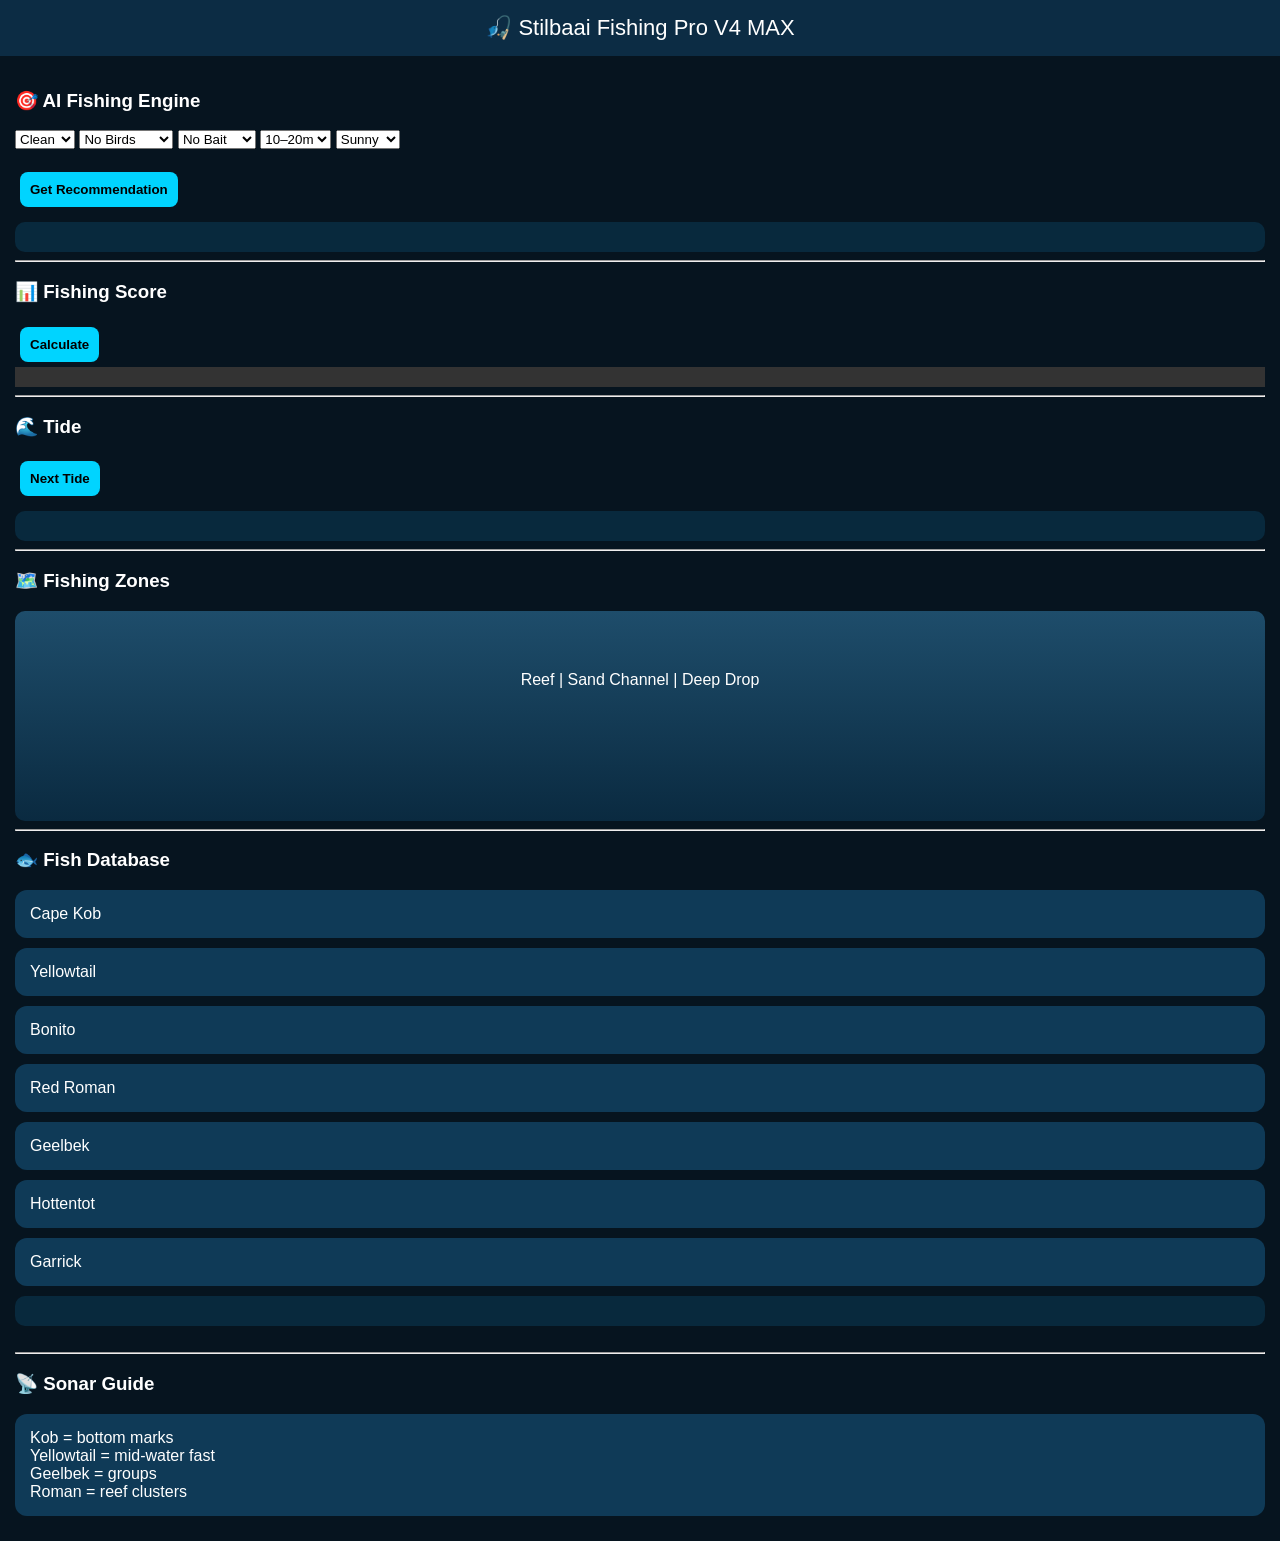
==== commit 2affe5bb: "Update index.html" ====
--- a/index.html
+++ b/index.html
@@ -1,120 +1,226 @@
 <!DOCTYPE html>
 <html>
 <head>
-<meta name="viewport" content="width=device-width, initial-scale=1.0">
-<title>Fishing PRO</title>
+<meta charset="UTF-8">
+<title>Stilbaai Fishing Pro V4 MAX</title>
 
 <style>
-body{background:#07111f;color:white;font-family:Arial;margin:0;padding:10px;}
-.card{background:#0f1c2e;padding:12px;border-radius:12px;margin-bottom:12px;}
-button{width:100%;padding:10px;margin-top:8px;background:#47c7ff;border:none;border-radius:8px;font-weight:bold;}
-input,select{width:100%;padding:8px;margin-top:5px;border-radius:6px;border:none;}
-.result{margin-top:10px;background:#081321;padding:10px;border-radius:10px;}
-.bad{color:#ff6b6b;font-weight:bold;}
-.good{color:#4cff88;font-weight:bold;}
-.warn{color:#ffd166;font-weight:bold;}
+body {
+  font-family: Arial;
+  background:#06141f;
+  color:white;
+  margin:0;
+}
+
+.header {
+  background:#0c2c44;
+  padding:15px;
+  text-align:center;
+  font-size:22px;
+}
+
+.container { padding:15px; }
+
+.card {
+  background:#0f3a57;
+  padding:15px;
+  margin:10px 0;
+  border-radius:12px;
+}
+
+button {
+  padding:10px;
+  margin:5px;
+  border:none;
+  border-radius:8px;
+  background:#00d4ff;
+  color:black;
+  font-weight:bold;
+}
+
+.result {
+  background:#08293d;
+  padding:15px;
+  margin-top:10px;
+  border-radius:10px;
+}
+
+.bar {
+  height:20px;
+  background:lime;
+  border-radius:5px;
+}
+
+.map {
+  height:150px;
+  background:linear-gradient(#1e4d6b,#0a2a40);
+  border-radius:10px;
+  text-align:center;
+  padding-top:60px;
+}
+
+img {
+  width:100%;
+  border-radius:10px;
+}
+
 </style>
-
 </head>
+
 <body>
 
-<h2>🎣 Fishing PRO</h2>
-
-<!-- WARNING -->
+<div class="header">🎣 Stilbaai Fishing Pro V4 MAX</div>
+
+<div class="container">
+
+<h3>🎯 AI Fishing Engine</h3>
+
+<select id="water">
+<option>Clean</option>
+<option>Green</option>
+</select>
+
+<select id="birds">
+<option>No Birds</option>
+<option>Birds Diving</option>
+</select>
+
+<select id="bait">
+<option>No Bait</option>
+<option>Bait Balls</option>
+</select>
+
+<select id="depth">
+<option>10–20m</option>
+<option>20–40m</option>
+<option>40–70m</option>
+</select>
+
+<select id="weather">
+<option>Sunny</option>
+<option>Cloudy</option>
+<option>Windy</option>
+</select>
+
+<br><br>
+<button onclick="recommend()">Get Recommendation</button>
+
+<div id="output" class="result"></div>
+
+<hr>
+
+<h3>📊 Fishing Score</h3>
+<button onclick="score()">Calculate</button>
+
+<div id="scoreText"></div>
+<div style="background:#333;">
+<div id="scoreBar" class="bar" style="width:0%"></div>
+</div>
+
+<hr>
+
+<h3>🌊 Tide</h3>
+<button onclick="tide()">Next Tide</button>
+<div id="tideOut" class="result"></div>
+
+<hr>
+
+<h3>🗺️ Fishing Zones</h3>
+<div class="map">
+Reef | Sand Channel | Deep Drop
+</div>
+
+<hr>
+
+<h3>🐟 Fish Database</h3>
+
+<div class="card" onclick="fish('kob')">Cape Kob</div>
+<div class="card" onclick="fish('yellowtail')">Yellowtail</div>
+<div class="card" onclick="fish('bonito')">Bonito</div>
+<div class="card" onclick="fish('roman')">Red Roman</div>
+<div class="card" onclick="fish('geelbek')">Geelbek</div>
+<div class="card" onclick="fish('hottentot')">Hottentot</div>
+<div class="card" onclick="fish('garrick')">Garrick</div>
+
+<div id="fishInfo" class="result"></div>
+
+<img id="fishImg" src="">
+
+<hr>
+
+<h3>📡 Sonar Guide</h3>
 <div class="card">
-<div class="result warn">
-⚠️ Always verify with your official DFFE permit rules.
-App values are reference only.
-</div>
-</div>
-
-<!-- FISH DB -->
-<div class="card">
-<h3>🐟 Fish Info</h3>
-<select id="species"></select>
-<div id="info" class="result"></div>
-</div>
-
-<!-- CHECK -->
-<div class="card">
-<h3>📏 Size Check</h3>
-<input id="size" type="number" placeholder="Enter size cm">
-<button onclick="check()">Check</button>
-<div id="result"></div>
-</div>
-
-<!-- LOG -->
-<div class="card">
-<h3>📝 Session Log</h3>
-<input id="date" type="date">
-<input id="spot" placeholder="Spot">
-<input id="sp" placeholder="Species">
-<button onclick="saveLog()">Save</button>
-<div id="logs"></div>
+Kob = bottom marks<br>
+Yellowtail = mid-water fast<br>
+Geelbek = groups<br>
+Roman = reef clusters
+</div>
+
 </div>
 
 <script>
 
-// SAFE DB (NOT CLAIMING LEGAL)
-const fish=[
-{name:"Kob",min:60,bag:5,bait:"Chokka"},
-{name:"Yellowtail",min:60,bag:10,bait:"Live bait"},
-{name:"Hottentot",min:22,bag:10,bait:"Red bait"},
-{name:"Shad",min:30,bag:4,bait:"Sardine"}
-];
-
-// LOAD
-species.innerHTML=fish.map(f=>`<option>${f.name}</option>`).join("");
-
-// SHOW INFO
-species.onchange=function(){
-let f=fish.find(x=>x.name==species.value);
-info.innerHTML=`
-<b>${f.name}</b><br>
-Min size (app): ${f.min} cm<br>
-Bag (app): ${f.bag}<br>
-Bait: ${f.bait}<br><br>
-<span class="warn">VERIFY OFFICIAL RULES</span>
-`;
+function recommend(){
+let w=val("water"), b=val("birds"), bait=val("bait"), d=val("depth"), we=val("weather");
+let out="";
+
+if(w=="Clean" && b=="Birds Diving"){
+out="🔥 Yellowtail\nLive bait NOW";
+}
+else if(bait=="Bait Balls"){
+out="⚡ Bonito\nUse jig FAST";
+}
+else if(w=="Green"){
+out="🎯 Kob\nUse chokka + sardine";
+}
+else if(d=="40–70m"){
+out="🐟 Geelbek\nDeep running trace";
+}
+else{
+out="Try reef fish (Roman)";
+}
+
+if(we=="Windy") out+="\n⚠️ Use heavier sinker";
+
+document.getElementById("output").innerText=out;
+}
+
+function score(){
+let s=0;
+if(val("water")=="Clean") s+=2;
+if(val("birds")=="Birds Diving") s+=3;
+if(val("bait")=="Bait Balls") s+=3;
+
+let percent=(s/10)*100;
+document.getElementById("scoreBar").style.width=percent+"%";
+
+let msg="Score: "+s+"/10\n";
+msg+=(s>=7)?"🔥 HOT":(s>=4)?"👍 OK":"😴 SLOW";
+
+document.getElementById("scoreText").innerText=msg;
+}
+
+function tide(){
+let t=["High tide incoming","Low tide incoming"];
+document.getElementById("tideOut").innerText=t[Math.floor(Math.random()*2)];
+}
+
+function fish(f){
+let db={
+kob:["Cape Kob","https://upload.wikimedia.org/wikipedia/commons/5/5e/Argyrosomus_japonicus.jpg"],
+yellowtail:["Yellowtail","https://upload.wikimedia.org/wikipedia/commons/3/3c/Seriola_lalandi.jpg"],
+bonito:["Bonito","https://upload.wikimedia.org/wikipedia/commons/0/0c/Sarda_sarda.jpg"],
+roman:["Red Roman","https://upload.wikimedia.org/wikipedia/commons/8/8b/Chrysoblephus_latisquamis.jpg"],
+geelbek:["Geelbek","https://upload.wikimedia.org/wikipedia/commons/2/2a/Atractoscion_aequidens.jpg"],
+hottentot:["Hottentot","https://upload.wikimedia.org/wikipedia/commons/7/7b/Pachymetopon_blochi.jpg"],
+garrick:["Garrick","https://upload.wikimedia.org/wikipedia/commons/4/45/Lichia_amia.jpg"]
 };
-species.onchange();
-
-// CHECK
-function check(){
-let f=fish.find(x=>x.name==species.value);
-
-if(!size.value){
-result.innerHTML="Enter size";
-return;
-}
-
-if(size.value>=f.min){
-result.innerHTML="<span class='good'>✔ Passes app size check</span><br><span class='warn'>Verify with permit</span>";
-}else{
-result.innerHTML="<span class='bad'>✖ Below app size</span><br><span class='warn'>Verify with permit</span>";
-}
-}
-
-// LOGS
-let logsData=JSON.parse(localStorage.getItem("logs")||"[]");
-
-function saveLog(){
-logsData.push({
-date:date.value,
-spot:spot.value,
-species:sp.value
-});
-
-localStorage.setItem("logs",JSON.stringify(logsData));
-renderLogs();
-}
-
-function renderLogs(){
-logs.innerHTML=logsData.map(l=>`
-<div>${l.date} - ${l.species}</div>
-`).join("");
-}
-renderLogs();
+
+document.getElementById("fishInfo").innerText=db[f][0];
+document.getElementById("fishImg").src=db[f][1];
+}
+
+function val(id){return document.getElementById(id).value;}
 
 </script>
 
